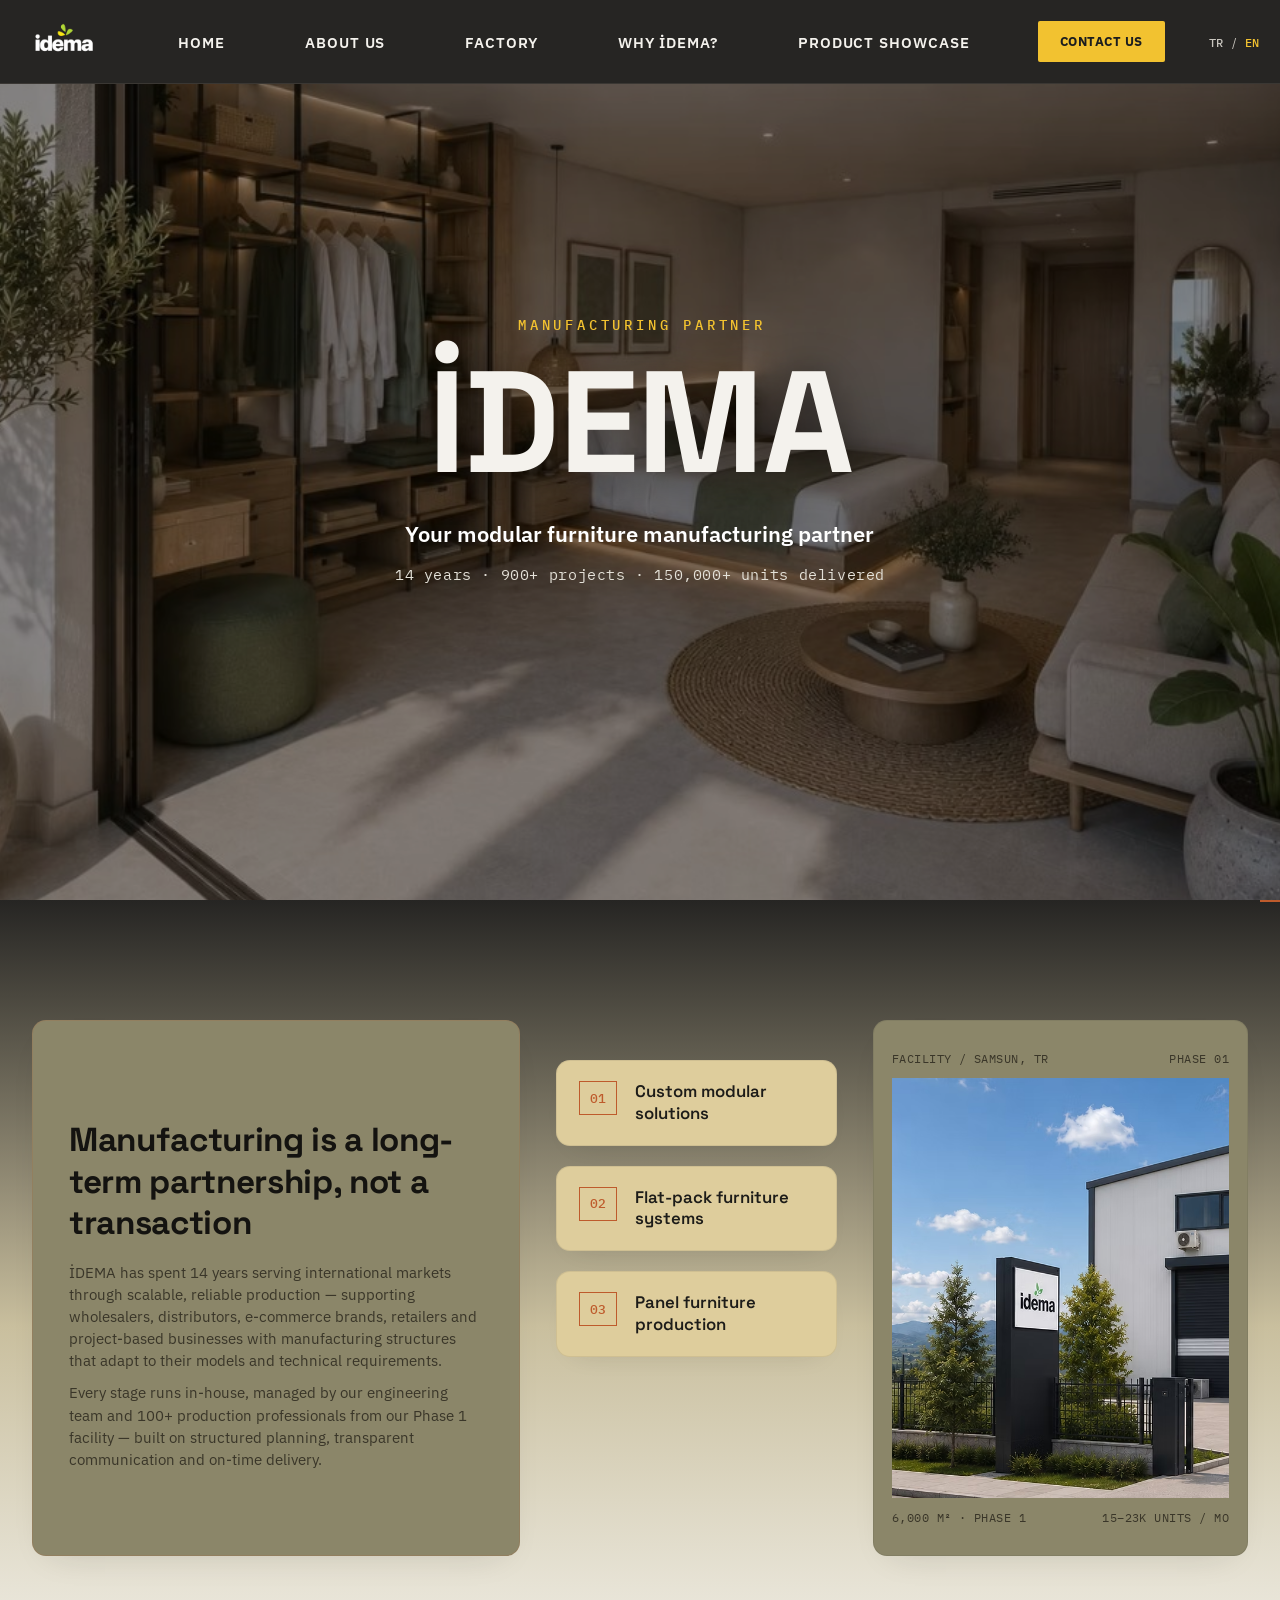
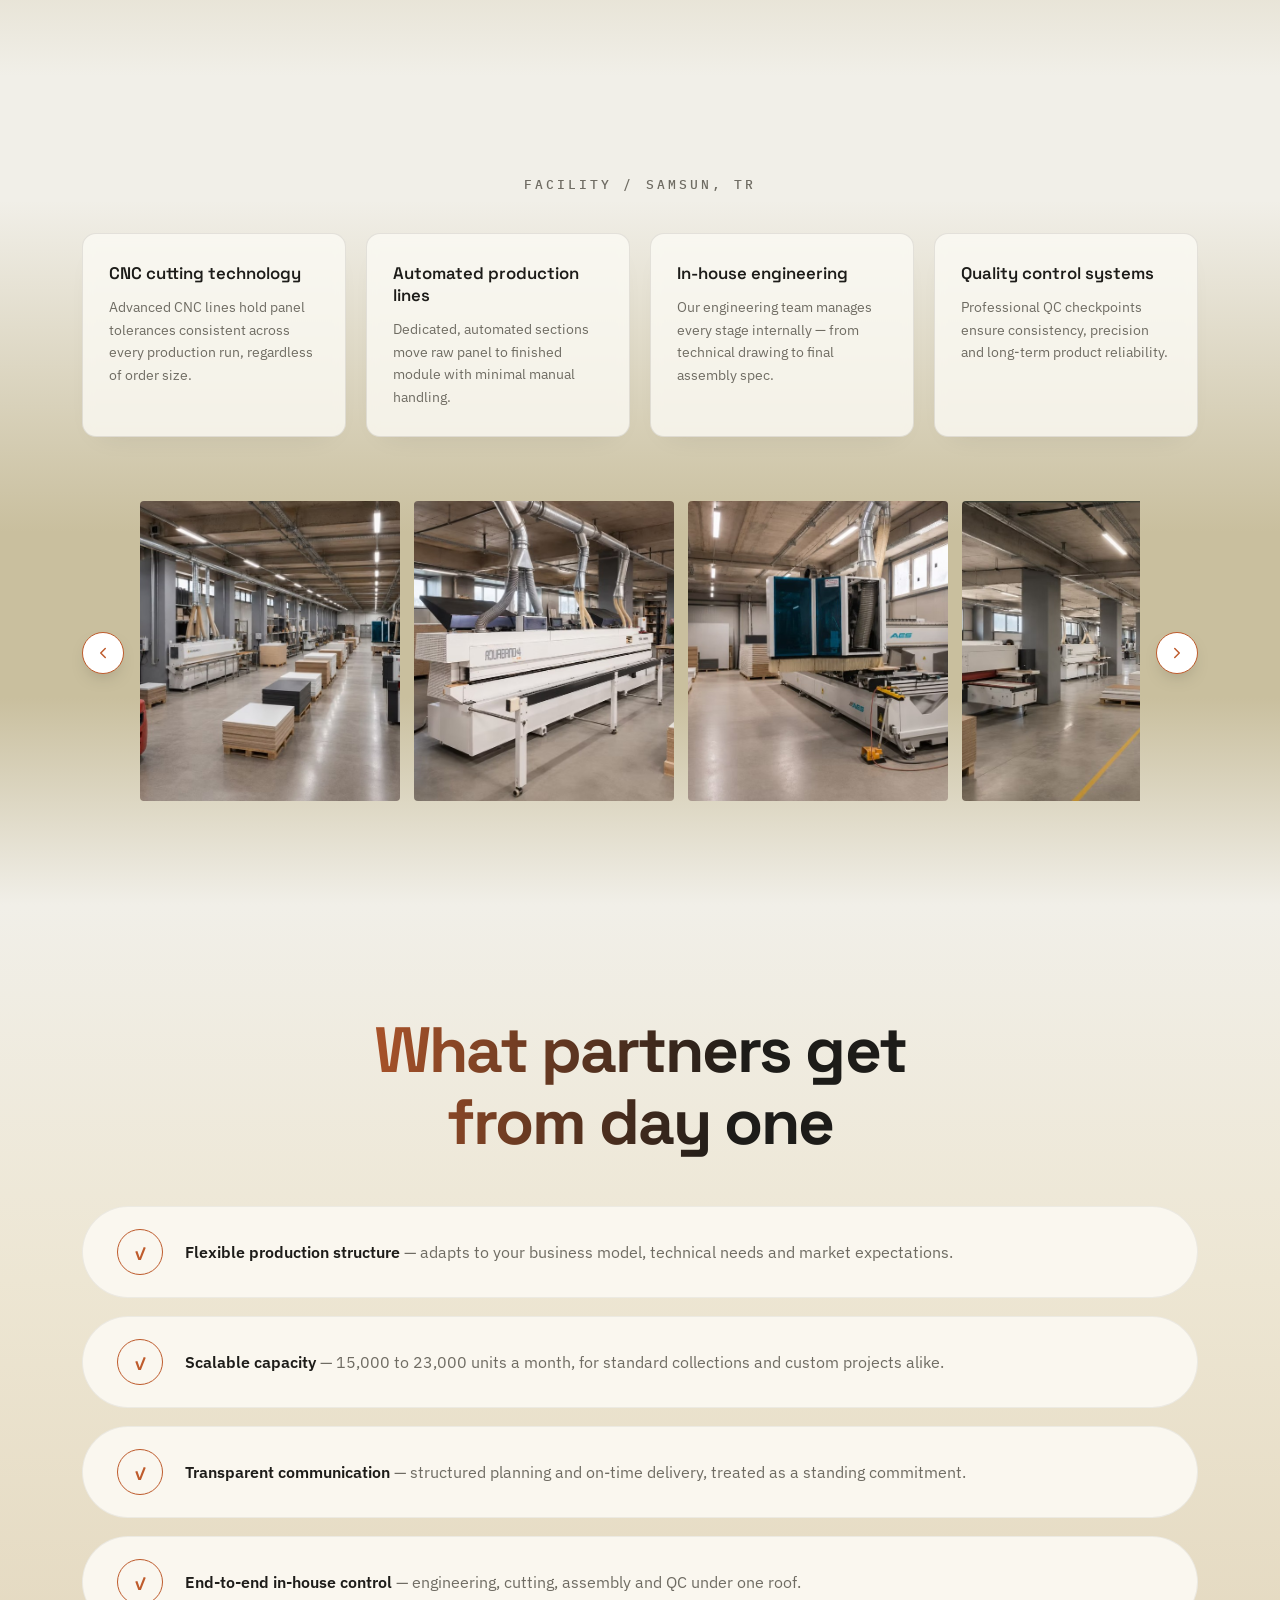
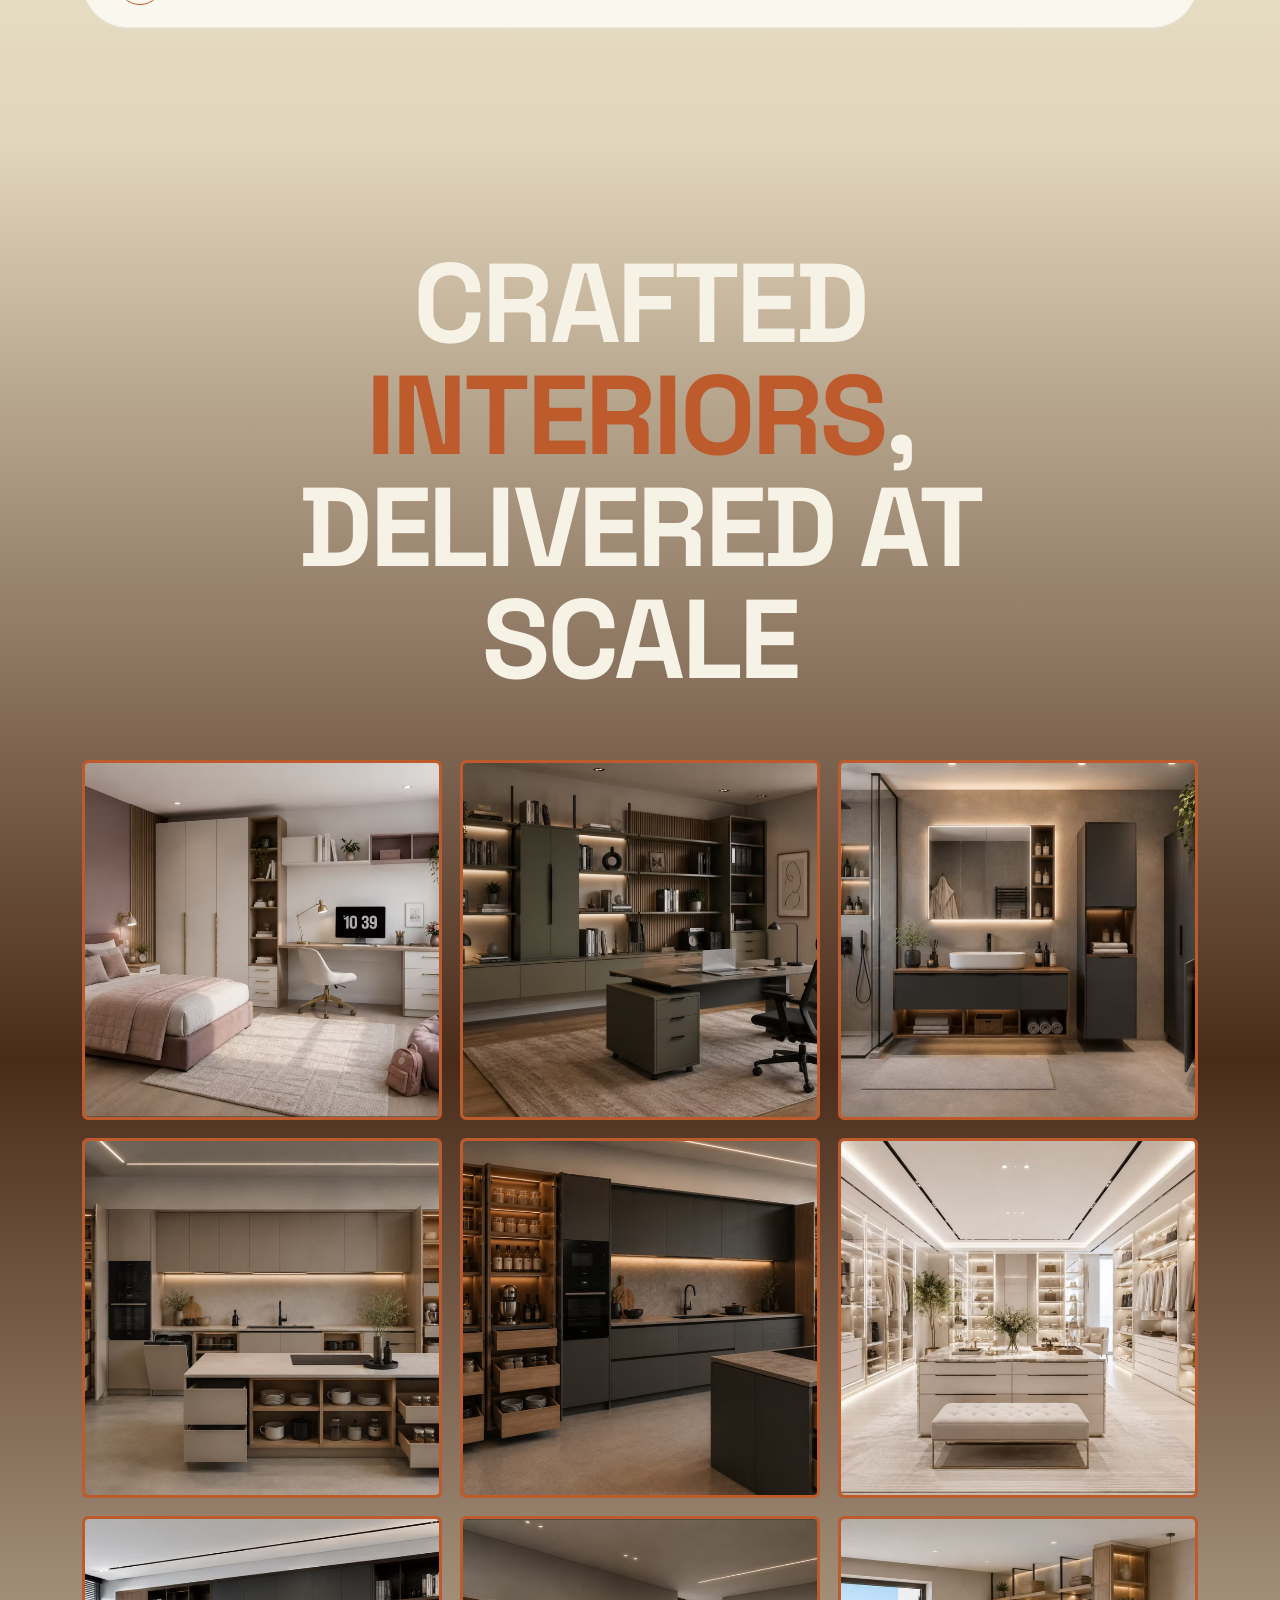
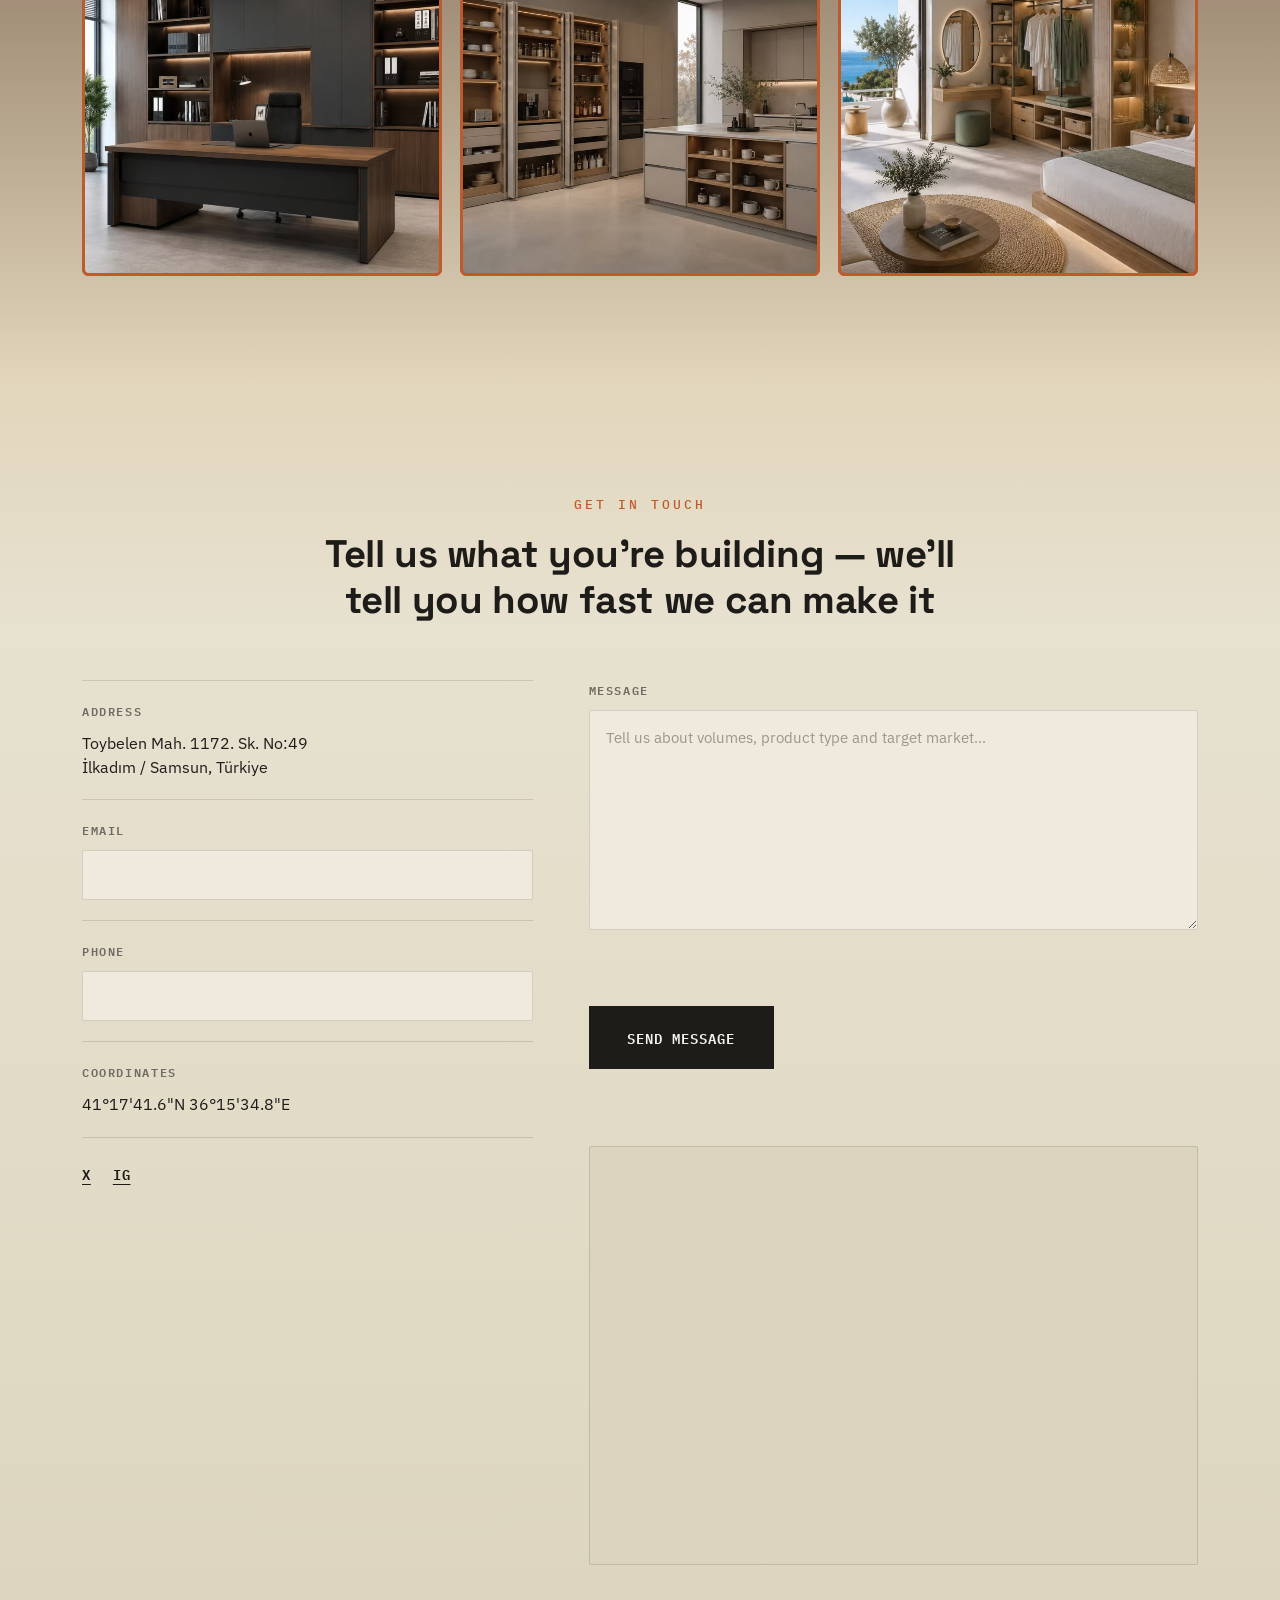
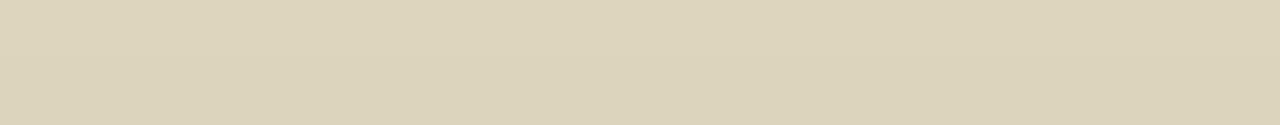
==== index.html @ ef0ec81d "Yükleme" ====
<!DOCTYPE html>
<html lang="en">
<head>
<meta charset="UTF-8">
<meta name="viewport" content="width=device-width, initial-scale=1.0">
<title>İDEMA — Modular Furniture Manufacturer</title>
<meta name="description" content="İDEMA is a modular furniture manufacturing partner based in Samsun, Türkiye — 14 years of experience, 900+ completed projects, 150,000+ units delivered worldwide.">
<link rel="preconnect" href="https://fonts.googleapis.com">
<link rel="preconnect" href="https://fonts.gstatic.com" crossorigin>
<link href="https://fonts.googleapis.com/css2?family=Space+Grotesk:wght@400;500;600;700&family=IBM+Plex+Sans:wght@400;500;600&family=IBM+Plex+Mono:wght@400;500&display=swap" rel="stylesheet">
<link rel="stylesheet" href="style.css">
<script src="script.js" defer></script>
</head>
<body>


<!-- ============ HEADER ============ -->
 
<header class="site-header" id="siteHeader">
    <div class="wrap header-inner">
        <a href="#top" class="logo">
            <picture>
              <source srcset="images/idema-logo.avif" type="image/avif">
              <img src="images/idema-logo.png" alt="İDEMA" class="logo-img">
            </picture>
          </a>
  
      <nav class="main-nav" id="mainNav">
        <a href="#home" data-i18n="home">HOME</a>
        <a href="#about" data-i18n="about">ABOUT US</a>
        <a href="#factory" data-i18n="factory">FACTORY</a>
        <a href="#why" data-i18n="why">WHY İDEMA?</a>
        <a href="#products" data-i18n="products">PRODUCT SHOWCASE</a>
      </nav>
  
      <div class="header-actions">
        <a href="#contact" class="btn-contact" data-i18n="contact">CONTACT US</a>
        <div class="lang-switch" id="langSwitch" role="group" aria-label="Language switch">
          <button type="button" class="lang-btn" data-lang="tr">TR</button>
          <span class="lang-sep" aria-hidden="true">/</span>
          <button type="button" class="lang-btn is-active" data-lang="en">EN</button>
        </div>
      
  
      <button class="nav-toggle" id="navToggle" aria-label="Toggle menu" aria-expanded="false">
        <span></span><span></span><span></span>
      </button>
    </div>
  </header>

  <!-- ============ HERO / HOME ============ -->

<section class="hero" id="home">
    <div class="hero-bg" id="heroBg">
      <div class="hero-bg-slide is-active" style="background-image:url('images/hero-1.jpg')"></div>
      <div class="hero-bg-slide" style="background-image:url('images/hero-2.jpg')"></div>
      <div class="hero-bg-slide" style="background-image:url('images/hero-3.jpg')"></div>
      <div class="hero-overlay"></div>
    </div>
  
    <div class="wrap hero-content reveal">
      <p class="eyebrow" data-i18n="heroEyebrow">Manufacturing Partner</p>
      <h1 class="hero-word">İDEMA</h1>
      <p class="hero-tagline" data-i18n="heroTagline">Your modular furniture manufacturing partner</p>
      <p class="hero-stats-line" data-i18n="heroStats">14 years · 900+ projects · 150,000+ units delivered</p>
    </div>
</section>

<!-- ============ ABOUT ============ -->

<section class="about" id="about">
  <div class="wrap about-inner">

    <div class="about-text about-hover-card">

      <h2 class="about-heading" data-i18n="aboutHeading">Manufacturing is a long-term partnership, not a transaction</h2>
      <p class="about-p" data-i18n="aboutP1">İDEMA has spent 14 years serving international markets through scalable, reliable production — supporting wholesalers, distributors, e-commerce brands, retailers and project-based businesses with manufacturing structures that adapt to their models and technical requirements.</p>
      <p class="about-p" data-i18n="aboutP2">Every stage runs in-house, managed by our engineering team and 100+ production professionals from our Phase 1 facility — built on structured planning, transparent communication and on-time delivery.</p>
    </div>

    <ul class="about-list">
        <li>
          <span class="about-list-num">01</span>
          <div class="about-list-body">
            <span class="about-list-title" data-i18n="aboutList1Title">Custom modular solutions</span>
            <p class="about-list-desc" data-i18n="aboutList1Desc">Tailored modular systems designed around your brand's exact dimensions, materials and use case.</p>
          </div>
        </li>
        <li>
          <span class="about-list-num">02</span>
          <div class="about-list-body">
            <span class="about-list-title" data-i18n="aboutList2Title">Flat-pack furniture systems</span>
            <p class="about-list-desc" data-i18n="aboutList2Desc">Space-efficient, easy-to-ship flat-pack designs engineered for fast, tool-light assembly.</p>
          </div>
        </li>
        <li>
          <span class="about-list-num">03</span>
          <div class="about-list-body">
            <span class="about-list-title" data-i18n="aboutList3Title">Panel furniture production</span>
            <p class="about-list-desc" data-i18n="aboutList3Desc">High-volume panel manufacturing with consistent quality across every batch.</p>
          </div>
        </li>
      </ul>

    <figure class="about-card">
      <div class="about-card-row">
        <span data-i18n="aboutCardFacility">FACILITY / SAMSUN, TR</span>
        <span data-i18n="aboutCardPhase">PHASE 01</span>
      </div>
      <div class="about-card-img">
        <img src="images/factory-samsun.jpg" alt="İDEMA facility in Samsun, Türkiye">
      </div>
      <div class="about-card-row">
        <span data-i18n="aboutCardArea">6,000 M² · PHASE 1</span>
        <span data-i18n="aboutCardCapacity">15–23K UNITS / MO</span>
      </div>
    </figure>

  </div>
</section>

<!-- ============ FACTORY ============ -->

<section class="factory" id="factory">
    <div class="wrap">
        <div class="factory-heading-block">
            <p class="eyebrow-dark" data-i18n="factoryEyebrow">FACILITY / SAMSUN, TR</p>
          
          </div>
  
          <div class="factory-features">
            <div class="factory-feature">
              <h3 data-i18n="factoryFeat1Title">CNC cutting technology</h3>
              <p data-i18n="factoryFeat1Desc">Advanced CNC lines hold panel tolerances consistent across every production run, regardless of order size.</p>
            </div>
            <div class="factory-feature">
              <h3 data-i18n="factoryFeat2Title">Automated production lines</h3>
              <p data-i18n="factoryFeat2Desc">Dedicated, automated sections move raw panel to finished module with minimal manual handling.</p>
            </div>
            <div class="factory-feature">
              <h3 data-i18n="factoryFeat3Title">In-house engineering</h3>
              <p data-i18n="factoryFeat3Desc">Our engineering team manages every stage internally — from technical drawing to final assembly spec.</p>
            </div>
            <div class="factory-feature">
              <h3 data-i18n="factoryFeat4Title">Quality control systems</h3>
              <p data-i18n="factoryFeat4Desc">Professional QC checkpoints ensure consistency, precision and long-term product reliability.</p>
            </div>
          </div>
  
      <div class="factory-gallery-wrap">
        <button class="gallery-arrow gallery-prev" id="galleryPrev" aria-label="Previous">
          <svg width="18" height="18" viewBox="0 0 24 24" fill="none"><path d="M15 18L9 12L15 6" stroke="currentColor" stroke-width="2" stroke-linecap="round" stroke-linejoin="round"/></svg>
        </button>
  
        <div class="factory-gallery" id="factoryGallery">
          <figure class="gallery-item"><img src="images/factory-1.jpg" alt="İDEMA factory — CNC line"></figure>
          <figure class="gallery-item"><img src="images/factory-2.jpg" alt="İDEMA factory — production floor"></figure>
          <figure class="gallery-item"><img src="images/factory-3.jpg" alt="İDEMA factory — panel storage"></figure>
          <figure class="gallery-item"><img src="images/factory-4.jpg" alt="İDEMA factory — production floor"></figure>
          <figure class="gallery-item"><img src="images/factory-5.jpg" alt="İDEMA factory — CNC machine"></figure>
          <figure class="gallery-item"><img src="images/factory-6.jpg" alt="İDEMA factory — production line"></figure>
        </div>
  
        <button class="gallery-arrow gallery-next" id="galleryNext" aria-label="Next">
          <svg width="18" height="18" viewBox="0 0 24 24" fill="none"><path d="M9 6L15 12L9 18" stroke="currentColor" stroke-width="2" stroke-linecap="round" stroke-linejoin="round"/></svg>
        </button>
      </div>
      <div class="lightbox" id="lightbox">
        <button class="lightbox-close" id="lightboxClose" aria-label="Close">&times;</button>
        <img src="" alt="" id="lightboxImg">
      </div>
  
    </div>

  </section>

  <!-- ============ WHY ============ -->

<section class="why" id="why">
    <div class="wrap">
  
      <div class="why-heading-block">
        <h2 class="why-heading" data-i18n="whyHeading">What partners get from day one</h2>
      </div>
  
      <ul class="why-list">
        <li class="why-item">
          <span class="why-num">01</span>
          <p class="why-text" data-i18n-html="whyItem1"><strong>Flexible production structure</strong> — adapts to your business model, technical needs and market expectations.</p>
        </li>
        <li class="why-item">
          <span class="why-num">02</span>
          <p class="why-text" data-i18n-html="whyItem2"><strong>Scalable capacity</strong> — 15,000 to 23,000 units a month, for standard collections and custom projects alike.</p>
        </li>
        <li class="why-item">
          <span class="why-num">03</span>
          <p class="why-text" data-i18n-html="whyItem3"><strong>Transparent communication</strong> — structured planning and on-time delivery, treated as a standing commitment.</p>
        </li>
        <li class="why-item">
          <span class="why-num">04</span>
          <p class="why-text" data-i18n-html="whyItem4"><strong>End-to-end in-house control</strong> — engineering, cutting, assembly and QC under one roof.</p>
        </li>
      </ul>
  
    </div>
  </section>

  <!-- ============ PRODUCT SHOWCASE ============ -->

<section class="products" id="products">
    <div class="wrap">
  
        <div class="products-heading-block">
          <h2 class="products-heading" data-i18n-html="productsHeading">Crafted <em>Interiors</em>, Delivered at Scale</h2>
          </div>
  
      <div class="products-grid" id="productsGrid">
        <figure class="product-item"><img src="images/product-1.jpg" alt="İDEMA product 1"></figure>
        <figure class="product-item"><img src="images/product-2.jpg" alt="İDEMA product 2"></figure>
        <figure class="product-item"><img src="images/product-3.jpg" alt="İDEMA product 3"></figure>
        <figure class="product-item"><img src="images/product-4.jpg" alt="İDEMA product 4"></figure>
        <figure class="product-item"><img src="images/product-5.jpg" alt="İDEMA product 5"></figure>
        <figure class="product-item"><img src="images/product-6.jpg" alt="İDEMA product 6"></figure>
        <figure class="product-item"><img src="images/product-7.jpg" alt="İDEMA product 7"></figure>
        <figure class="product-item"><img src="images/product-8.jpg" alt="İDEMA product 8"></figure>
        <figure class="product-item"><img src="images/product-9.jpg" alt="İDEMA product 9"></figure>
      </div>
  
    </div>
  </section>

 <!-- ============ CONTACT ============ -->

<section class="contact" id="contact">
  <div class="wrap">

    <div class="contact-heading-block">
      <p class="eyebrow-dark" data-i18n="contactEyebrow">GET IN TOUCH</p>
      <h2 class="contact-heading" data-i18n="contactHeading">Tell us what you're building — we'll tell you how fast we can make it</h2>
    </div>

    <form class="contact-grid" id="contactForm" novalidate>
      <input type="hidden" name="access_key" value="9fc0b350-0c2e-496e-838e-38efcc8fc5e7">
<input type="hidden" name="subject" value="İDEMA — Yeni İletişim Formu Mesajı">

      <div class="contact-col contact-col--info">

        <div class="contact-field contact-field--static">
          <span class="contact-label" data-i18n="contactAddressLabel">ADDRESS</span>
          <p class="contact-value">Toybelen Mah. 1172. Sk. No:49<br>İlkadım / Samsun, Türkiye</p>
        </div>

        <div class="contact-field">
          <label class="contact-label" for="contactEmail" data-i18n="contactEmailLabel">EMAIL</label>
          <input type="email" id="contactEmail" name="email" autocomplete="email" required>
        </div>

        <div class="contact-field">
          <label class="contact-label" for="contactPhone" data-i18n="contactPhoneLabel">PHONE</label>
          <input type="tel" id="contactPhone" name="phone" autocomplete="tel">
        </div>

        <div class="contact-field contact-field--static">
          <span class="contact-label" data-i18n="contactCoordsLabel">COORDINATES</span>
          <p class="contact-value">41°17'41.6"N 36°15'34.8"E</p>
        </div>

        <div class="contact-social">
          <a href="https://x.com/" target="_blank" rel="noopener">X</a>
          <a href="https://instagram.com/" target="_blank" rel="noopener">IG</a>
        </div>

      </div>

      <div class="contact-col contact-col--message">

        <div class="contact-field contact-field--textarea">
          <label class="contact-label" for="contactMessage" data-i18n="contactMessageLabel">MESSAGE</label>
          <textarea id="contactMessage" name="message" rows="5" data-i18n-placeholder="contactMessagePlaceholder" placeholder="Tell us about volumes, product type and target market..."></textarea>
        </div>

        <button type="submit" class="btn-send" id="btnSend" data-i18n="contactSend">SEND MESSAGE</button>

        <p class="contact-status" id="contactStatus" role="status" aria-live="polite"></p>

        <div class="contact-map">
          <iframe src="https://www.google.com/maps?q=41.294889,36.259667&z=15&output=embed" loading="lazy" referrerpolicy="no-referrer-when-downgrade" title="İDEMA facility location — Samsun, Türkiye"></iframe>
        </div>

      </div>

    </form>

  </div>
</section>
---- style.css ----
/* ===========================================================
   İDEMA — design tokens
   =========================================================== */
   :root{
    --header-bg:   #262523;
    --header-line: #3A3733;
    --header-text: #F4F2ED;
    --header-text-soft: #C9C6BF;
    --cta-yellow:      #F2C230;
    --cta-yellow-hover:#F7D666;
  
    --font-display: 'Space Grotesk', sans-serif;
    --font-body:    'IBM Plex Sans', sans-serif;
    --font-mono:    'IBM Plex Mono', monospace;
  
    --wrap: 1180px;
    --header-h: 84px;
    --about-bg: #C9BF9E;
    --about-text:       #1D1C19;
    --about-text-soft:  #6F6C63;
    --accent-rust:      #BE5B2C;
  }
  
  *, *::before, *::after{ box-sizing:border-box; }
  body{
    margin:0;
    padding:0;
  
    
    font-family:var(--font-body);
  }
  a{ color:inherit; text-decoration:none; }
  button{ font-family:inherit; cursor:pointer; }
  
  .wrap{
    max-width:var(--wrap);
    margin-inline:auto;
    padding-inline:32px;
  }
  
  a:focus-visible, button:focus-visible{
    outline:2px solid var(--cta-yellow);
    outline-offset:3px;
  }

     /*====================  HEADER ==========================*/
     .site-header{
      position:fixed;
      top:0; left:0; right:0;
      z-index:100;
      height:var(--header-h);
      display:flex;
      align-items:center;
      background:var(--header-bg);
      border-bottom:1px solid var(--header-line);
      transition:box-shadow .35s ease;
    }
  
    .site-header.is-scrolled{
      box-shadow:0 12px 28px -18px rgba(0,0,0,0.55);
    }
    
    .header-inner{
      width:100%;
      display:flex;
      align-items:center;
      justify-content:space-between;
      gap:20px;
    }
    
    .site-header .wrap{
      padding-inline:18px;
      max-width:none;
    }

    .logo{
      display:flex;
      align-items:center;
      flex:0 0 auto;
    }
    .logo-img{
      height:78px;
      width:auto;
      display:block;
    }
  
    .main-nav{
      flex:1;
      display:flex;
      align-items:center;
      justify-content:center;
      gap:80px;
    }
    .main-nav a{
      position:relative;
      font-size:0.95rem;
      font-weight:600;
      letter-spacing:0.06em;
      text-transform:uppercase;
      color:var(--header-text);
      padding:6px 0;
      transition:color .2s ease;
    }
    .main-nav a::after{
      content:"";
      position:absolute;
      left:0; bottom:0;
      width:0%; height:2px;
      background:var(--cta-yellow);
      transition:width .25s ease;
    }
    .main-nav a:hover{ color:var(--cta-yellow); }
    .main-nav a:hover::after{ width:100%; }
  
    .header-actions{
      display:flex;
      align-items:center;
      gap:42px;
      flex:0 0 auto;
    }
  .lang-switch{
    display:flex;
    align-items:center;
    gap:6px;
  }
  .lang-btn{
    background:transparent;
    border:none;
    padding:4px 2px;
    font-family:var(--font-mono);
    font-size:0.78rem;
    font-weight:500;
    letter-spacing:0.04em;
    color:var(--header-text-soft);
    transition:color .2s ease;
  }
  .lang-btn:hover{ color:var(--header-text); }
  .lang-btn.is-active{ color:var(--cta-yellow); }
  .lang-sep{ color:var(--header-text-soft); font-size:0.78rem; }
  
  .btn-contact{
    background:var(--cta-yellow);
    color:#1B1D1F;
    font-size:0.82rem;
    font-weight:700;
    letter-spacing:0.04em;
    text-transform:uppercase;
    padding:12px 22px;
    border-radius:2px;
    white-space:nowrap;
    transition:background .2s ease, transform .2s ease;
  }
  .btn-contact:hover{
    background:var(--cta-yellow-hover);
    transform:translateY(-1px);
  }
  
  .nav-toggle{
    display:none;
    flex-direction:column;
    justify-content:center;
    gap:5px;
    width:38px;
    height:38px;
    background:transparent;
    border:1px solid var(--header-line);
    border-radius:8px;
    padding:0;
    flex-shrink:0;
  }
  .nav-toggle span{
    display:block;
    width:18px;
    height:2px;
    margin-inline:auto;
    background:var(--header-text);
    transition:transform .25s ease, opacity .25s ease;
  }
  .nav-toggle[aria-expanded="true"] span:nth-child(1){ transform:translateY(7px) rotate(45deg); }
  .nav-toggle[aria-expanded="true"] span:nth-child(2){ opacity:0; }
  .nav-toggle[aria-expanded="true"] span:nth-child(3){ transform:translateY(-7px) rotate(-45deg); }
  
  @media (max-width: 980px){
    .nav-toggle{ display:flex; order:3; }
    .header-actions{ order:2; }
    .main-nav{
      order:4;
      position:fixed;
      top:var(--header-h);
      left:0; right:0;
      flex-direction:column;
      align-items:flex-start;
      gap:0;
      margin-inline:0;
      background:var(--header-bg);
      border-bottom:1px solid var(--header-line);
      padding:8px 32px 20px;
      transform:translateY(-8px);
      opacity:0;
      pointer-events:none;
      transition:opacity .25s ease, transform .25s ease;
    }
    .main-nav.is-open{
      transform:translateY(0);
      opacity:1;
      pointer-events:auto;
    }
    .main-nav a{
      width:100%;
      padding:14px 0;
      border-bottom:1px solid var(--header-line);
    }
  }
  
  @media (max-width: 560px){
    .lang-switch{ display:none; }
  }
  
  main{ padding-top:var(--header-h); }

  /* HERO */

  .hero{
    position:relative;
    min-height:100vh;
    min-height:100svh;
    display:flex;
    align-items:center;
    justify-content:center;
    overflow:hidden;
    isolation:isolate;
    
  }
  
  .hero-bg{
    position:absolute;
    inset:0;
    z-index:-2;
  }
  .hero-bg-slide{
    position:absolute;
    inset:0;
    background-size:cover;
    background-position:center;
    background-color:var(--header-bg);
    opacity:0;
    filter:brightness(0.55);
    transform:scale(1);
    transition:opacity 0.8s ease, transform 3.5s ease-out;
  }
  .hero-bg-slide.is-active{
    opacity:1;
    transform:scale(1.08);             /* aktifken yavaşça büyür */
  }
  .hero-bg-slide.is-active{ opacity:1; }
  
  .hero-overlay{
    position:absolute;
    inset:0;
    background:linear-gradient(
      180deg,
      rgba(15,14,12,0.35) 0%,
      rgba(15,14,12,0.55) 50%,
      rgba(15,14,12,0.75) 100%
    );
    z-index:-1;
  }
  
  .hero-content{
    text-align:center;
    color:var(--header-text);
    padding-block:90px;
    animation:heroFadeIn 1.1s ease-out both;
  }
  
  @keyframes heroFadeIn{
    from{
      opacity:0;
      transform:translateY(24px);
    }
    to{
      opacity:1;
      transform:translateY(0);
    }
  }
  
  .hero .eyebrow{
    font-family:var(--font-mono);
    letter-spacing:0.28em;
    font-size:0.85rem;
    font-weight:500;
    color:var(--cta-yellow);
    text-transform:uppercase;
    margin:0 0 20px;
    display:flex;
    justify-content:center;
    padding-left:0.28em;   
  }
  
  .hero-word{
    font-family:var(--font-display);
    font-weight:700;
    font-size:clamp(3.5rem, 12vw, 9rem);
    line-height:0.95;
    letter-spacing:-0.01em;
    margin:0 0 28px;
    color:var(--header-text);
    text-shadow:0 8px 40px rgba(0,0,0,0.5);
  }
  
  .hero-tagline{
    font-size:clamp(1.1rem, 2vw, 1.4rem);
    font-weight:600;
    margin:0 0 16px;
    color:#FFFFFF;
  }
  
  .hero-stats-line{
    font-family:var(--font-mono);
    font-size:0.95rem;
    letter-spacing:0.04em;
    color:#E4E1D8;   
    margin:0;
  }

  /* ABOUT US */

   
  .about{
    background:linear-gradient(180deg,
      var(--header-bg) 0%,
      var(--about-bg) 55%,
      #F1EFE8 100%
    );
    padding-block:120px;
  }
.about-inner{
  display:grid;
  grid-template-columns:1.3fr 0.75fr 1fr;
  gap:36px;
  align-items:stretch;
}
.about .wrap{
  max-width:1320px;
}
 
.eyebrow-dark{
  font-family:var(--font-mono);
  letter-spacing:0.24em;
  font-size:0.8rem;
  font-weight:500;
  color:var(--about-text-soft);
  text-transform:uppercase;
  margin:0 0 18px;
}
 
.about-heading{
  font-family:var(--font-display);
  font-weight:700;
  font-size:clamp(1.6rem, 2.6vw, 2.2rem);
  line-height:1.25;
  letter-spacing:-0.01em;
  text-transform:none;
  color:var(--about-text);
  margin:0 0 18px;
  padding-top:14px;
  position:relative;
}

.about-heading::before{
  
  position:absolute;
  top:0;
  left:0;
  width:44px;
  height:3px;
  background:var(--accent-rust);
  border-radius:2px;
}

.about-heading .accent-word{
  color:var(--accent-rust);
}
 
.about-p{
  font-size:0.92rem;
  line-height:1.5;
  color:var(--about-text-soft);
  margin:0 0 10px;
  max-width:none;
}
.about-p:last-child{ margin-bottom:0; }

.about-p:last-child{
  margin-bottom:0;
}

.about-list{

  list-style:none;
  margin:0;
  padding:0;
  display:flex;
  flex-direction:column;
  gap:20px;
  margin-top:40px;
}

.about-list li{
  display:flex;
  align-items:flex-start;
  gap:18px;
  background:#decd9c;
  border:1px solid rgba(29,28,25,0.08);
  border-radius:14px;
  padding:20px 22px;
  box-shadow:0 12px 28px -20px rgba(29,28,25,0.18);
  transition:transform .3s ease, box-shadow .3s ease;
  cursor:default;
}

.about-list li:hover{
  transform:scale(1.04);
  box-shadow:0 22px 44px -18px rgba(29,28,25,0.28);
}
.about-list-body{
  display:flex;
  flex-direction:column;
}
.about-list-desc{
  font-size:0.9rem;
  line-height:1.6;
  color:var(--about-text-soft);
  margin:0;
  max-height:0;
  opacity:0;
  overflow:hidden;
  transition:max-height .4s ease, opacity .3s ease, margin-top .3s ease;
}
.about-list li:hover .about-list-desc{
  max-height:100px;
  opacity:1;
  margin-top:10px;
}
.about-list-num{
  flex:0 0 auto;
  display:flex;
  align-items:center;
  justify-content:center;
  width:38px;
  height:34px;
  border:1px solid var(--accent-rust);
  color:var(--accent-rust);
  font-family:var(--font-mono);
  font-size:0.8rem;
  font-weight:500;
}
.about-list-title{
  font-family:var(--font-display);
  font-weight:600;
  font-size:1.05rem;
  color:var(--about-text);
  line-height:1.3;
}
 
/* facility card */
.about-card{
  margin:0;
  background:#8b8669;
  border:1px solid rgba(29,28,25,0.08);
  border-radius:14px;
  padding:18px;
  box-shadow:0 14px 34px -20px rgba(29,28,25,0.18);
  transition:transform .35s ease, box-shadow .35s ease;
  cursor:default;
}

.about-card:hover{
  transform:scale(1.03);
  box-shadow:0 26px 55px -20px rgba(29,28,25,0.28);
}
.about-card::before,
.about-card::after{
  content:"";
  position:absolute;
  width:22px;
  height:22px;
  border:2px solid var(--accent-rust);
}
.about-card::before{
  top:-2px; left:-2px;
  border-right:none;
  border-bottom:none;
}
.about-card::after{
  bottom:-2px; right:-2px;
  border-left:none;
  border-top:none;
}
 
.about-card-row{
  display:flex;
  justify-content:space-between;
  font-family:var(--font-mono);
  font-size:0.72rem;
  letter-spacing:0.04em;
  text-transform:uppercase;
  color:var(--about-text-soft);
  padding-block:12px;
}
.about-card-img{
  width:100%;
  height:420px;
  overflow:hidden;
}
.about-card-img img{
  width:100%;
  height:100%;
  object-fit:cover;
  display:block;
}
 
@media (max-width: 980px){
  .about-inner{
    grid-template-columns:1fr;
    gap:44px;
  }
}
 
.about-hover-card{
  background:#8b8669;
  border:1px solid rgba(190,91,44,0.15);
  border-radius:14px;
  padding:22px 36px;
  box-shadow:0 14px 34px -20px rgba(29,28,25,0.18);
  transition:transform .35s ease, box-shadow .35s ease;
  cursor:default;
  display:flex;
  flex-direction:column;
  justify-content:center;
}

.about-hover-card:hover{
  transform:scale(1.03);
  box-shadow:0 26px 55px -20px rgba(29,28,25,0.28);
}
.about-hover-card .about-heading{
  color:#141310;
}

.about-hover-card .about-p{
  color:#3A3629;
}

.about-hover-card .eyebrow-dark{
  color:#8A3E17;
}

.about-card .about-card-row{
  color:#3A3629;
}

/* FACTORY */

.factory{
  background:linear-gradient(180deg,
    #F1EFE8 0%,
    #F1EFE8 15%,
    var(--about-bg) 55%,
    var(--about-bg) 75%,
    #F1EFE8 100%
  );
  padding-block:100px;
}

.factory-features{
  display:grid;
  grid-template-columns:repeat(4, 1fr);
  gap:20px;
  margin-bottom:64px;
}

.factory-feature{
  background:rgba(252,250,244,0.8);
  backdrop-filter:blur(6px);
  -webkit-backdrop-filter:blur(6px);
  border:1px solid rgba(29,28,25,0.1);
  border-radius:14px;
  padding:28px 26px;
  box-shadow:0 12px 28px -20px rgba(29,28,25,0.15);
  transition:transform .3s ease, box-shadow .3s ease;
  cursor:default;
}

.factory-feature:hover{
  transform:scale(1.05);
  box-shadow:0 22px 44px -18px rgba(29,28,25,0.28);
}


.factory-feature h3{
  font-family:var(--font-display);
  font-size:1.05rem;
  font-weight:600;
  color:#1D1C19;
  margin:0 0 12px;
}

.factory-feature p{
  font-size:0.88rem;
  line-height:1.6;
  color:#6F6C63;
  margin:0;
}

@media (max-width: 980px){
  .factory-features{
    grid-template-columns:repeat(2, 1fr);
  }
  .factory-feature{
    border-right:1px solid var(--header-line);
    border-bottom:1px solid var(--header-line);
  }
  .factory-feature:nth-child(2n){ border-right:none; }
}
@media (max-width: 560px){
  .factory-features{ grid-template-columns:1fr; }
  .factory-feature{ border-right:none; }
}

/* gallery */

.factory-gallery-wrap{
  position:relative;
  display:flex;
  align-items:center;
  gap:16px;
}

.factory-gallery{
  display:flex;
  gap:14px;
  overflow-x:auto;
  scroll-behavior:smooth;
  scroll-snap-type:x mandatory;
  padding-bottom:4px;
  scrollbar-width:none;
}
.factory-gallery::-webkit-scrollbar{ display:none; }

.gallery-item{
  position:relative;
  flex:0 0 auto;
  width:260px;
  height:300px;
  margin:0;
  border-radius:4px;
  overflow:hidden;
  scroll-snap-align:start;
  cursor:zoom-in;
}
.gallery-item img{
  width:100%;
  height:100%;
  object-fit:cover;
  display:block;
  transition:transform .5s ease;
}
.gallery-item:hover img{
  transform:scale(1.08);
}

.gallery-num{
  position:absolute;
  left:12px;
  bottom:12px;
  background:var(--accent-rust);
  color:#fff;
  font-family:var(--font-mono);
  font-size:0.78rem;
  font-weight:600;
  padding:4px 10px;
  letter-spacing:0.04em;
}

.gallery-arrow{
  flex:0 0 auto;
  width:42px;
  height:42px;
  border-radius:50%;
  border:1.5px solid var(--accent-rust);
  background:#fff;
  color:var(--accent-rust);
  display:flex;
  align-items:center;
  justify-content:center;
  box-shadow:0 8px 20px -10px rgba(0,0,0,0.35);
  transition:background .2s ease, color .2s ease;
}
.gallery-arrow:hover{
  background:var(--accent-rust);
  color:#fff;
}

@media (max-width: 560px){
  .gallery-item{ width:200px; height:230px; }
}
.factory-heading-block{
  margin:0 auto 40px;
  max-width:640px;
  text-align:center;
}
.factory-heading-block .eyebrow-dark{
  color:var(--about-text-soft);
}
.factory-heading{
  font-family:var(--font-display);
  font-weight:700;
  font-size:clamp(1.6rem, 2.6vw, 2.2rem);
  line-height:1.25;
  letter-spacing:-0.01em;
  color:var(--cta-yellow);
  margin:0;
}
.gallery-item{ cursor:zoom-in; }

.lightbox{
  position:fixed;
  inset:0;
  z-index:200;
  background:rgba(10,9,8,0.92);
  display:none;
  align-items:center;
  justify-content:center;
  padding:40px;
}
.lightbox.is-open{ display:flex; }
.lightbox img{
  max-width:100%;
  max-height:100%;
  border-radius:4px;
  box-shadow:0 30px 80px rgba(0,0,0,0.5);
}
.lightbox-close{
  position:absolute;
  top:24px;
  right:32px;
  background:transparent;
  border:none;
  color:#fff;
  font-size:2.2rem;
  line-height:1;
  padding:4px 10px;
}
@media (max-width: 980px){
  .factory-features{
    grid-template-columns:repeat(2, 1fr);
  }
}
@media (max-width: 560px){
  .factory-features{ grid-template-columns:1fr; }
}

/* WHY */

.why{
  background:linear-gradient(180deg,
    #F1EFE8 0%,
    #EDE6D3 45%,
    #E2D6BC 100%
  );
  padding-block:110px;
}

.why-heading-block{
  margin-bottom:48px;
  max-width:640px;
  margin-inline:auto;
  text-align:center;
  opacity:0;
  transform:translateX(-36px);
  transition:opacity .9s cubic-bezier(.22,.61,.36,1), transform .9s cubic-bezier(.22,.61,.36,1);
}
.why-heading-block.is-visible{
  opacity:1;
  transform:translateX(0);
}
.why-heading-block .eyebrow-dark{
  color:var(--accent-rust);
  letter-spacing:0.18em;
}
.why-heading{
  font-family:var(--font-display);
  font-weight:700;
  font-size:clamp(2.4rem, 5vw, 4rem);
  line-height:1.12;
  letter-spacing:-0.03em;
  text-transform:none;
  margin:0;
  background:linear-gradient(100deg, var(--accent-rust) 0%, var(--about-text) 65%);
  -webkit-background-clip:text;
  background-clip:text;
  color:transparent;
}

.why-list{
  list-style:none;
  margin:0;
  padding:0;
  display:flex;
  flex-direction:column;
  gap:18px;
}

.why-item{
  display:flex;
  align-items:center;
  gap:22px;
  background:#FAF7EF;
  border:1px solid rgba(29,28,25,0.06);
  border-radius:100px;
  padding:22px 34px;
  transition:transform .3s ease, box-shadow .3s ease, background .3s ease, border-color .3s ease;
  cursor:default;
}

.why-item:hover{
  transform:scale(1.02);
  background:var(--accent-rust);
  border-color:var(--accent-rust);
  box-shadow:0 18px 38px -20px rgba(29,28,25,0.25);
}

.why-num{
  flex:0 0 auto;
  display:flex;
  align-items:center;
  justify-content:center;
  width:46px;
  height:46px;
  border-radius:50%;
  border:1.5px solid var(--accent-rust);
  color:var(--accent-rust);
  font-family:var(--font-mono);
  font-size:0; 
  font-weight:600;
  transition:background .3s ease, color .3s ease, border-color .3s ease;
  position:relative;
}

.why-num::before{
  content:"✓";
  font-size:1.1rem;
  line-height:1;
  color:inherit;
}

.why-item:hover .why-num{
  background:var(--about-text);
  border-color:var(--about-text);
  color:#fff;
}


.why-text{
  margin:0;
  font-size:0.98rem;
  line-height:1.5;
  color:var(--about-text-soft);
  transition:color .3s ease;
}
.why-text strong{
  color:var(--about-text);
  font-weight:600;
  transition:color .3s ease;
}

.why-item:hover .why-text,
.why-item:hover .why-text strong{
  color:#fff;
}

@media (max-width: 680px){
  .why-item{
    flex-direction:column;
    align-items:flex-start;
    border-radius:20px;
    padding:24px 26px;
  }
}

/* PRODUCT SHOWCASE */

.products{
  background:linear-gradient(180deg,
    #E2D6BC 0%,
    #4A2B1A 50%,
    #E2D6BC 100%
  );
  padding-block:110px;
}

.products-heading-block{
  margin:0 auto 64px;
  max-width:760px;
  text-align:center;
}
.products-heading-block .eyebrow-dark{
  color:var(--cta-yellow);
  letter-spacing:0.25em;
  font-size:0.8rem;
  font-weight:600;
  margin-bottom:18px;
}
.products-heading{
  font-family:var(--font-display) !important;
  font-weight:800 !important;
  font-size:clamp(4rem, 10vw, 7rem) !important;
  line-height:1 !important;
  letter-spacing:-0.03em !important;
  text-transform:uppercase !important;
  color:#F7F2E6 !important;
  margin:0 !important;
}
.products-heading em{
  font-style:normal;
  color:var(--accent-rust);
}
.products-grid{
  display:grid;
  grid-template-columns:repeat(3, 1fr);
  gap:18px;
}

.product-item{
  position:relative;
  margin:0;
  aspect-ratio:1 / 1;
  border-radius:6px;
  overflow:hidden;
  cursor:zoom-in;
  background:var(--accent-rust);
  padding:2px;
  border:1px solid var(--accent-rust);
  transition:border-color .3s ease, box-shadow .3s ease;
}

.product-item img{
  width:100%;
  height:100%;
  object-fit:cover;
  display:block;
  border-radius:4px;
  transition:transform .6s ease;
}

.product-item:hover{
  box-shadow:0 14px 32px -16px rgba(190,91,44,0.45);
}

.product-item::after{
  content:"";
  position:absolute;
  inset:0;
  background:linear-gradient(180deg, rgba(29,28,25,0) 55%, rgba(29,28,25,0.55) 100%);
  opacity:0;
  transition:opacity .4s ease;
  pointer-events:none;
}

.product-item:hover img{
  transform:scale(1.08);
}
.product-item:hover::after{
  opacity:1;
}

.product-num{
  position:absolute;
  left:14px;
  bottom:14px;
  z-index:2;
  color:#fff;
  font-family:var(--font-mono);
  font-size:0.8rem;
  font-weight:600;
  letter-spacing:0.04em;
  opacity:0;
  transform:translateY(8px);
  transition:opacity .4s ease, transform .4s ease;
}

.product-item:hover .product-num{
  opacity:1;
  transform:translateY(0);
}

@media (max-width:900px){
  .products-grid{ grid-template-columns:repeat(2, 1fr); }
}
@media (max-width:560px){
  .products-grid{ grid-template-columns:1fr; }
}

/* CONTACT */

.contact{
  position:relative;
  background:linear-gradient(180deg,
    #E2D6BC 0%,
    #E7E1D0 18%,
    #DCD4BC 100%
  );
  padding-block:110px 160px;
  overflow:hidden;
}
.contact-heading-block{
  margin:0 auto 56px;
  max-width:680px;
  text-align:center;
}
.contact-heading-block .eyebrow-dark{
  color:var(--accent-rust);
  display:flex;
  justify-content:center;
}
.contact-heading{
  font-family:var(--font-display);
  font-weight:700;
  font-size:clamp(1.7rem, 3vw, 2.4rem);
  line-height:1.2;
  letter-spacing:-0.01em;
  color:var(--about-text);
  margin:0;
}

.contact-grid{
  display:grid;
  grid-template-columns:0.85fr 1.15fr;
  gap:56px;
  align-items:start;
}

.contact-col{
  display:flex;
  flex-direction:column;
}

.contact-col--info{
  border-top:1px solid rgba(29,28,25,0.14);
}

.contact-field{
  display:flex;
  flex-direction:column;
  gap:10px;
  padding-block:20px;
  border-bottom:1px solid rgba(29,28,25,0.14);
}

.contact-label{
  font-family:var(--font-mono);
  font-size:0.72rem;
  font-weight:600;
  letter-spacing:0.14em;
  text-transform:uppercase;
  color:var(--about-text-soft);
}

.contact-value{
  margin:0;
  font-size:0.98rem;
  line-height:1.55;
  color:var(--about-text);
}

.contact-field input,
.contact-field textarea{
  width:100%;
  border:1px solid rgba(29,28,25,0.14);
  background:#EFEADD;
  color:var(--about-text);
  font-family:var(--font-body);
  font-size:0.95rem;
  padding:14px 16px;
  border-radius:2px;
  transition:border-color .2s ease, background .2s ease;
}
.contact-field input::placeholder,
.contact-field textarea::placeholder{
  color:#9B9787;
}
.contact-field input:focus,
.contact-field textarea:focus{
  outline:none;
  border-color:var(--accent-rust);
  background:#F7F4EA;
}

.contact-social{
  display:flex;
  gap:22px;
  padding-top:24px;
}
.contact-social a{
  font-family:var(--font-mono);
  font-size:0.85rem;
  font-weight:600;
  letter-spacing:0.06em;
  color:var(--about-text);
  text-decoration:underline;
  text-underline-offset:4px;
  transition:color .2s ease;
}
.contact-social a:hover{
  color:var(--accent-rust);
}

.contact-col--message{
  gap:24px;
}
.contact-field--textarea{
  border-bottom:none;
  padding-top:0;
}
.contact-field--textarea textarea{
  min-height:220px;
  resize:vertical;
  line-height:1.6;
}

.contact-map{
  width:100%;
  aspect-ratio:16 / 11;
  border:1px solid rgba(29,28,25,0.14);
  border-radius:2px;
  overflow:hidden;
  background:#DCD4BC;
}
.contact-map iframe{
  width:100%;
  height:100%;
  border:0;
  display:block;
  filter:grayscale(0.25) contrast(1.05);
}

.contact-status{
  margin:14px 0 0;
  min-height:1.2em;
  font-family:var(--font-mono);
  font-size:0.8rem;
  letter-spacing:0.02em;
  color:var(--accent-rust);
}

.btn-send{
  align-self:flex-start;
  margin-top:32px;
  background:#1D1C19;
  color:#F4F2ED;
  font-family:var(--font-mono);
  font-size:0.85rem;
  font-weight:600;
  letter-spacing:0.08em;
  text-transform:uppercase;
  border:none;
  padding:20px 38px;
  cursor:pointer;
  transition:background .2s ease, transform .2s ease;
}
.btn-send:hover{
  background:var(--accent-rust);
  transform:translateY(-2px);
}
.btn-send:disabled{
  opacity:0.6;
  cursor:default;
  transform:none;
}

@media (max-width: 980px){
  .contact-grid{
    grid-template-columns:1fr;
    gap:16px;
  }
  .contact-col--message{
    margin-top:8px;
  }
}

@media (max-width: 560px){
  .contact{ padding-block:80px 120px; }
  .btn-send{
    width:100%;
    text-align:center;
  }
}
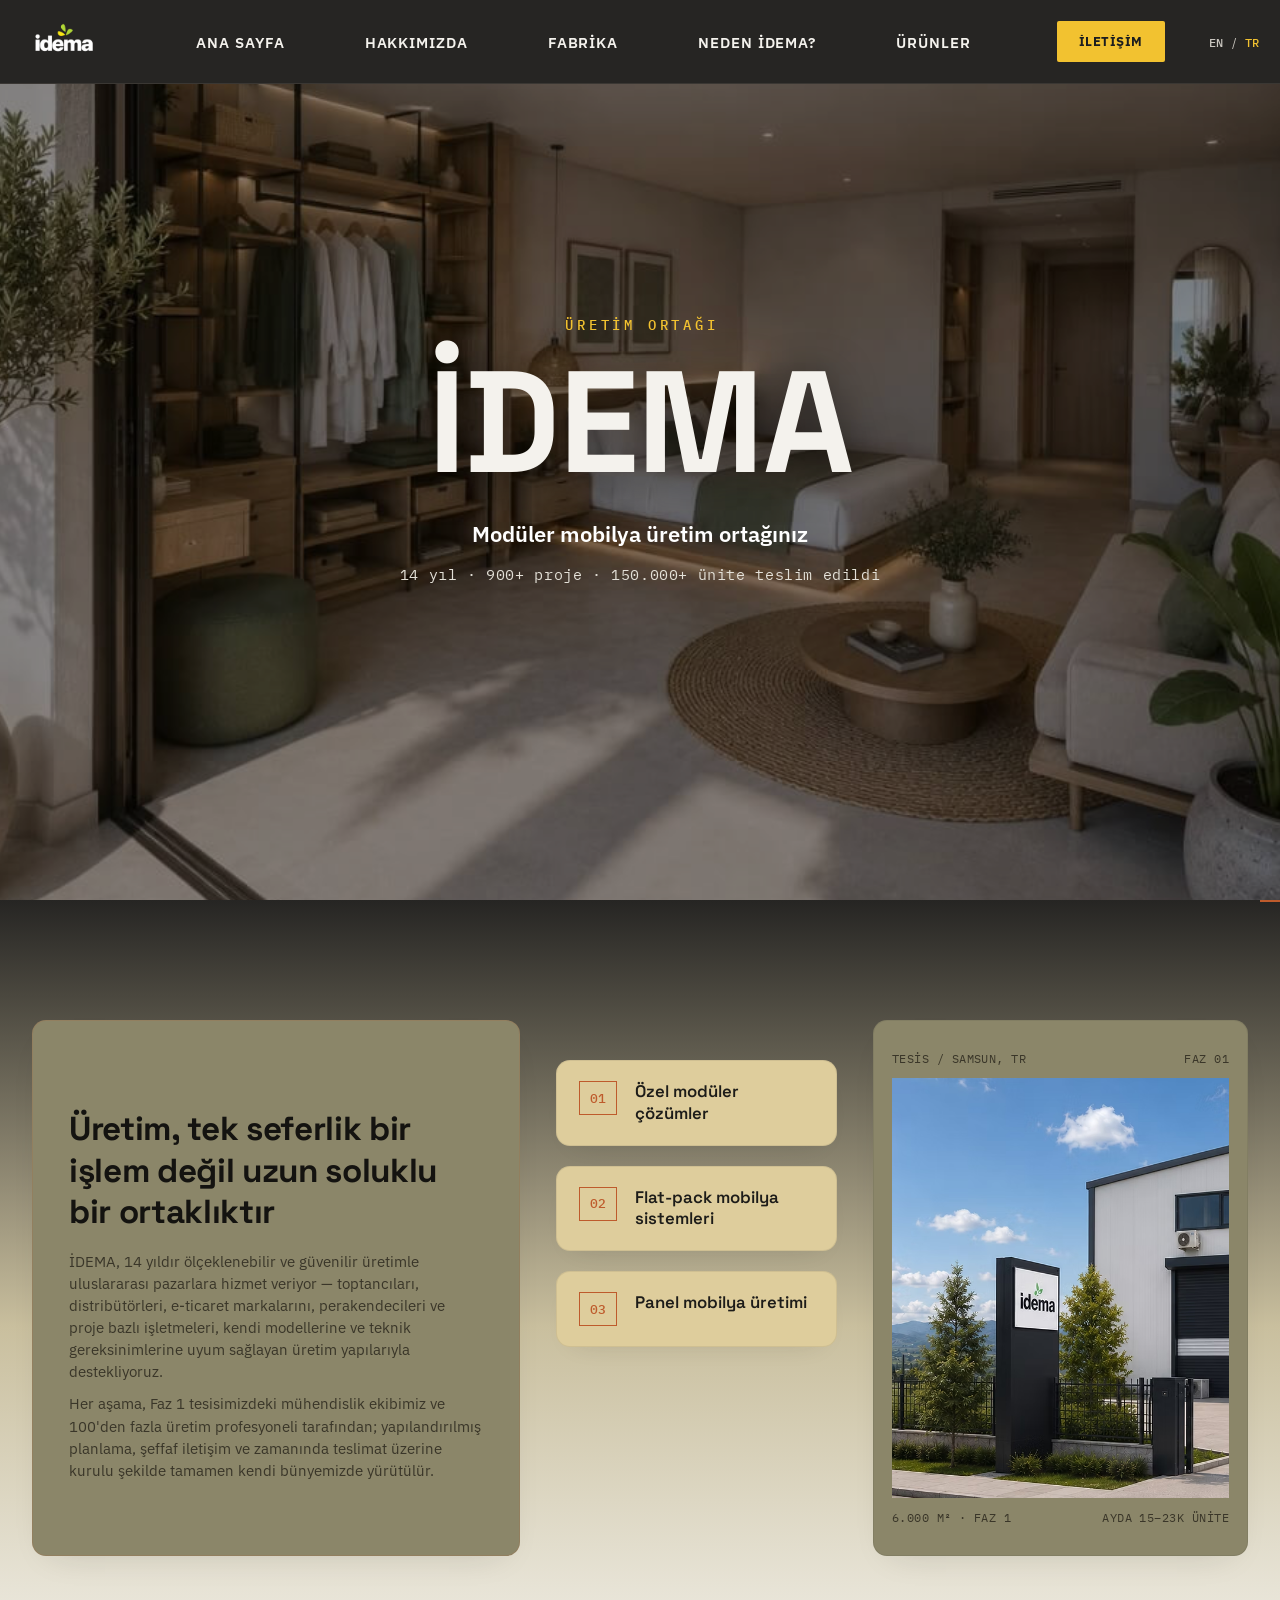
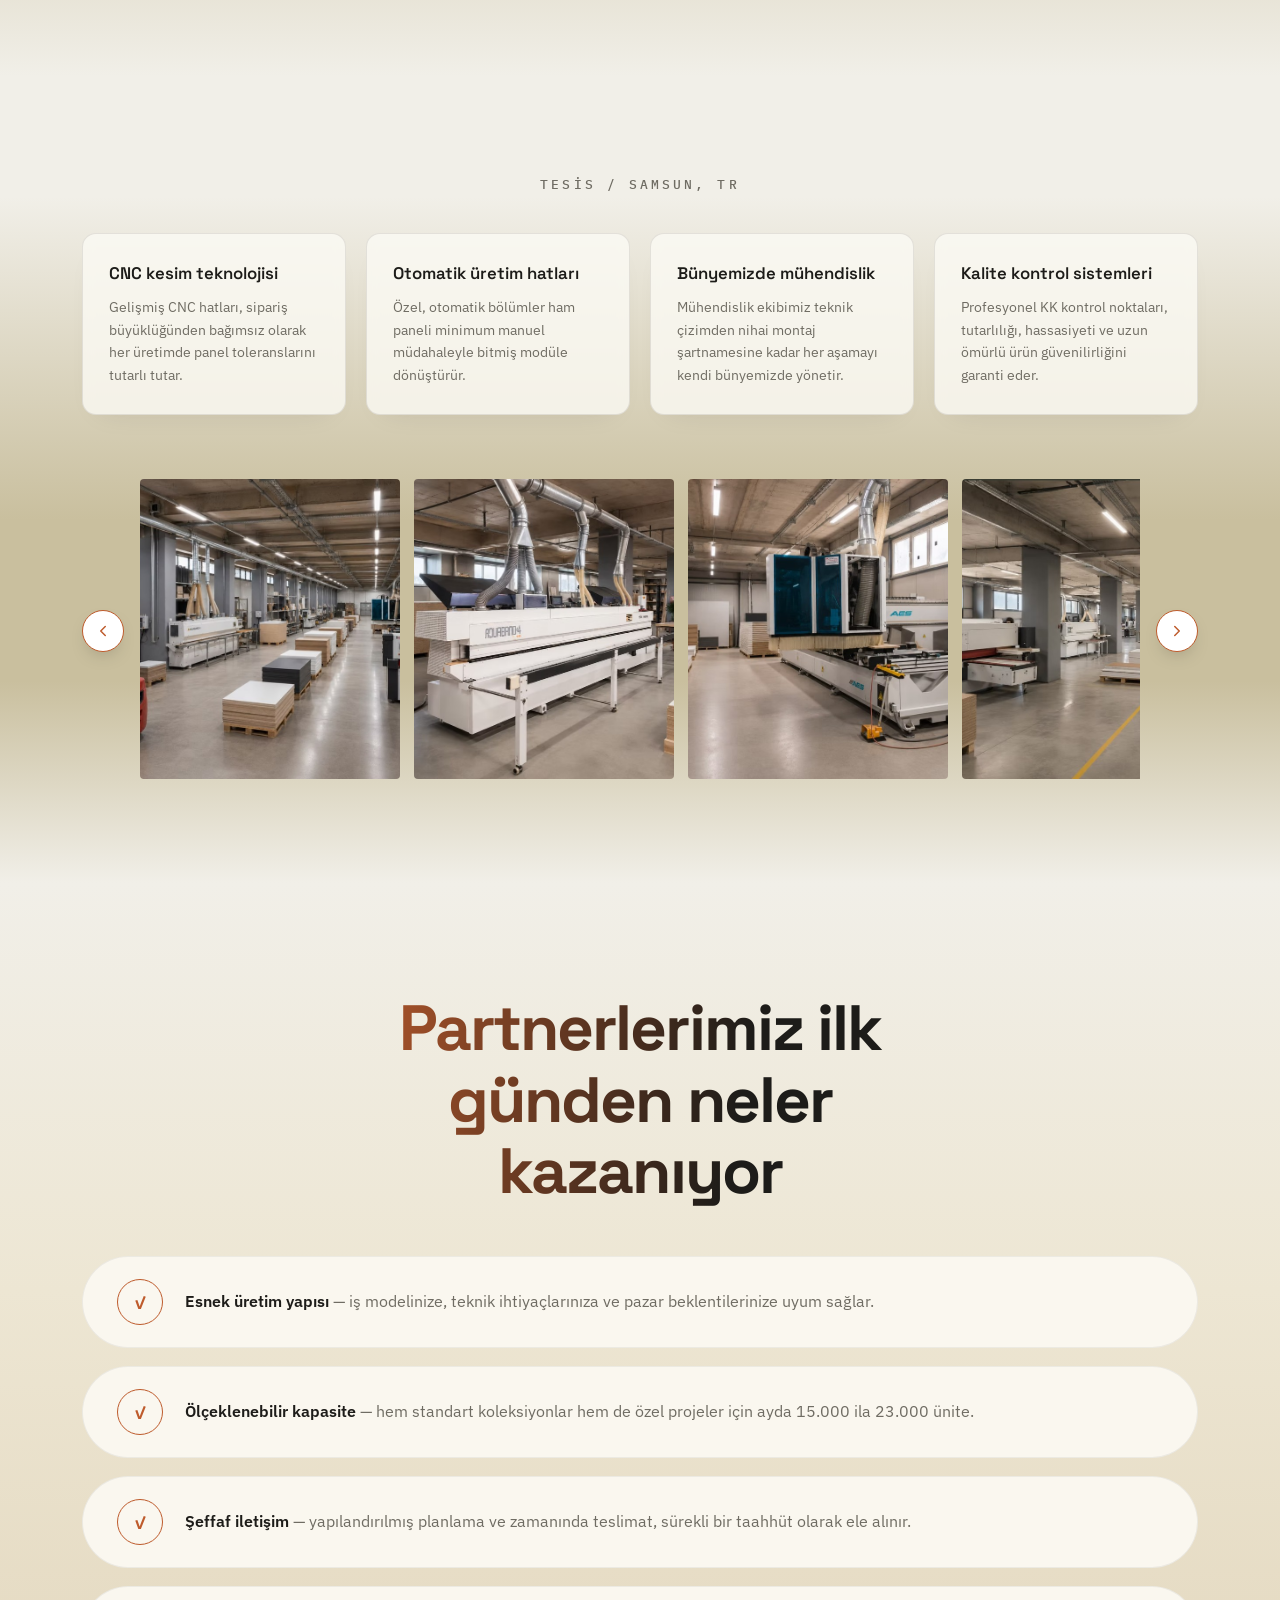
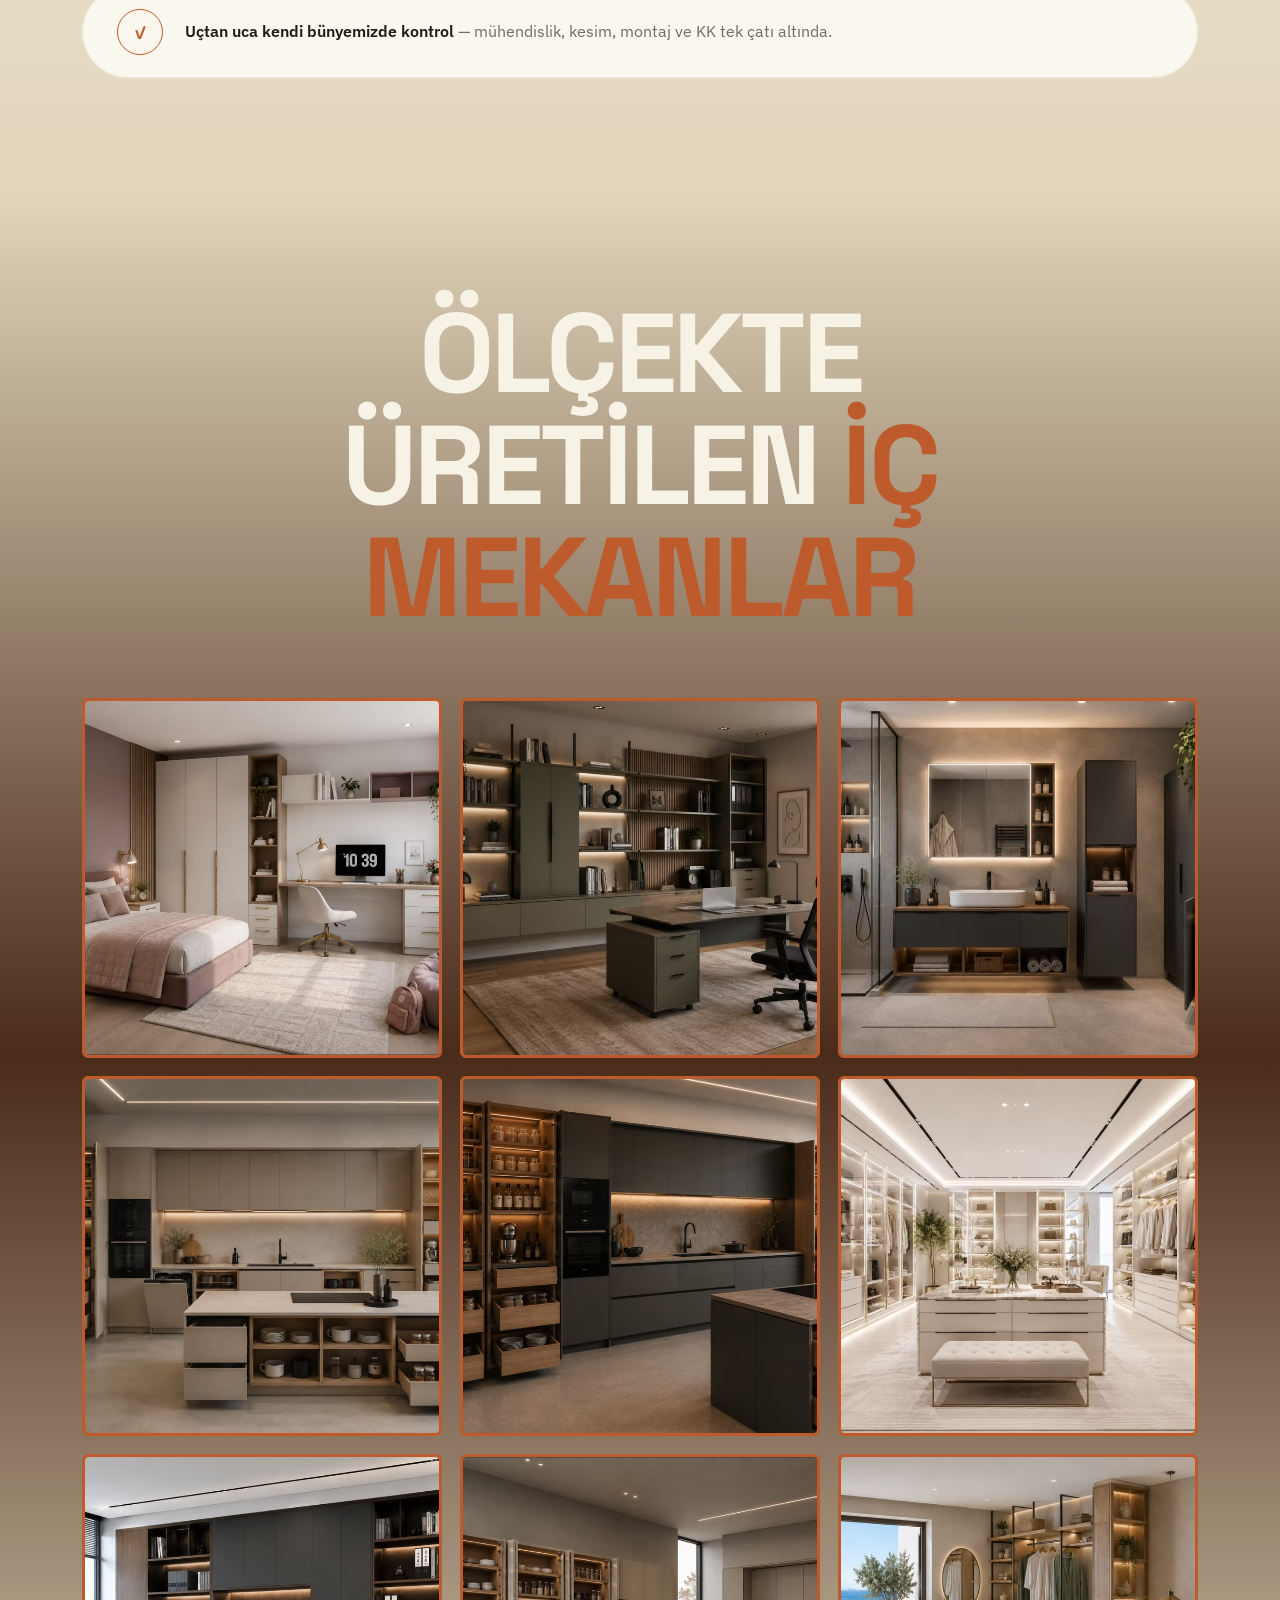
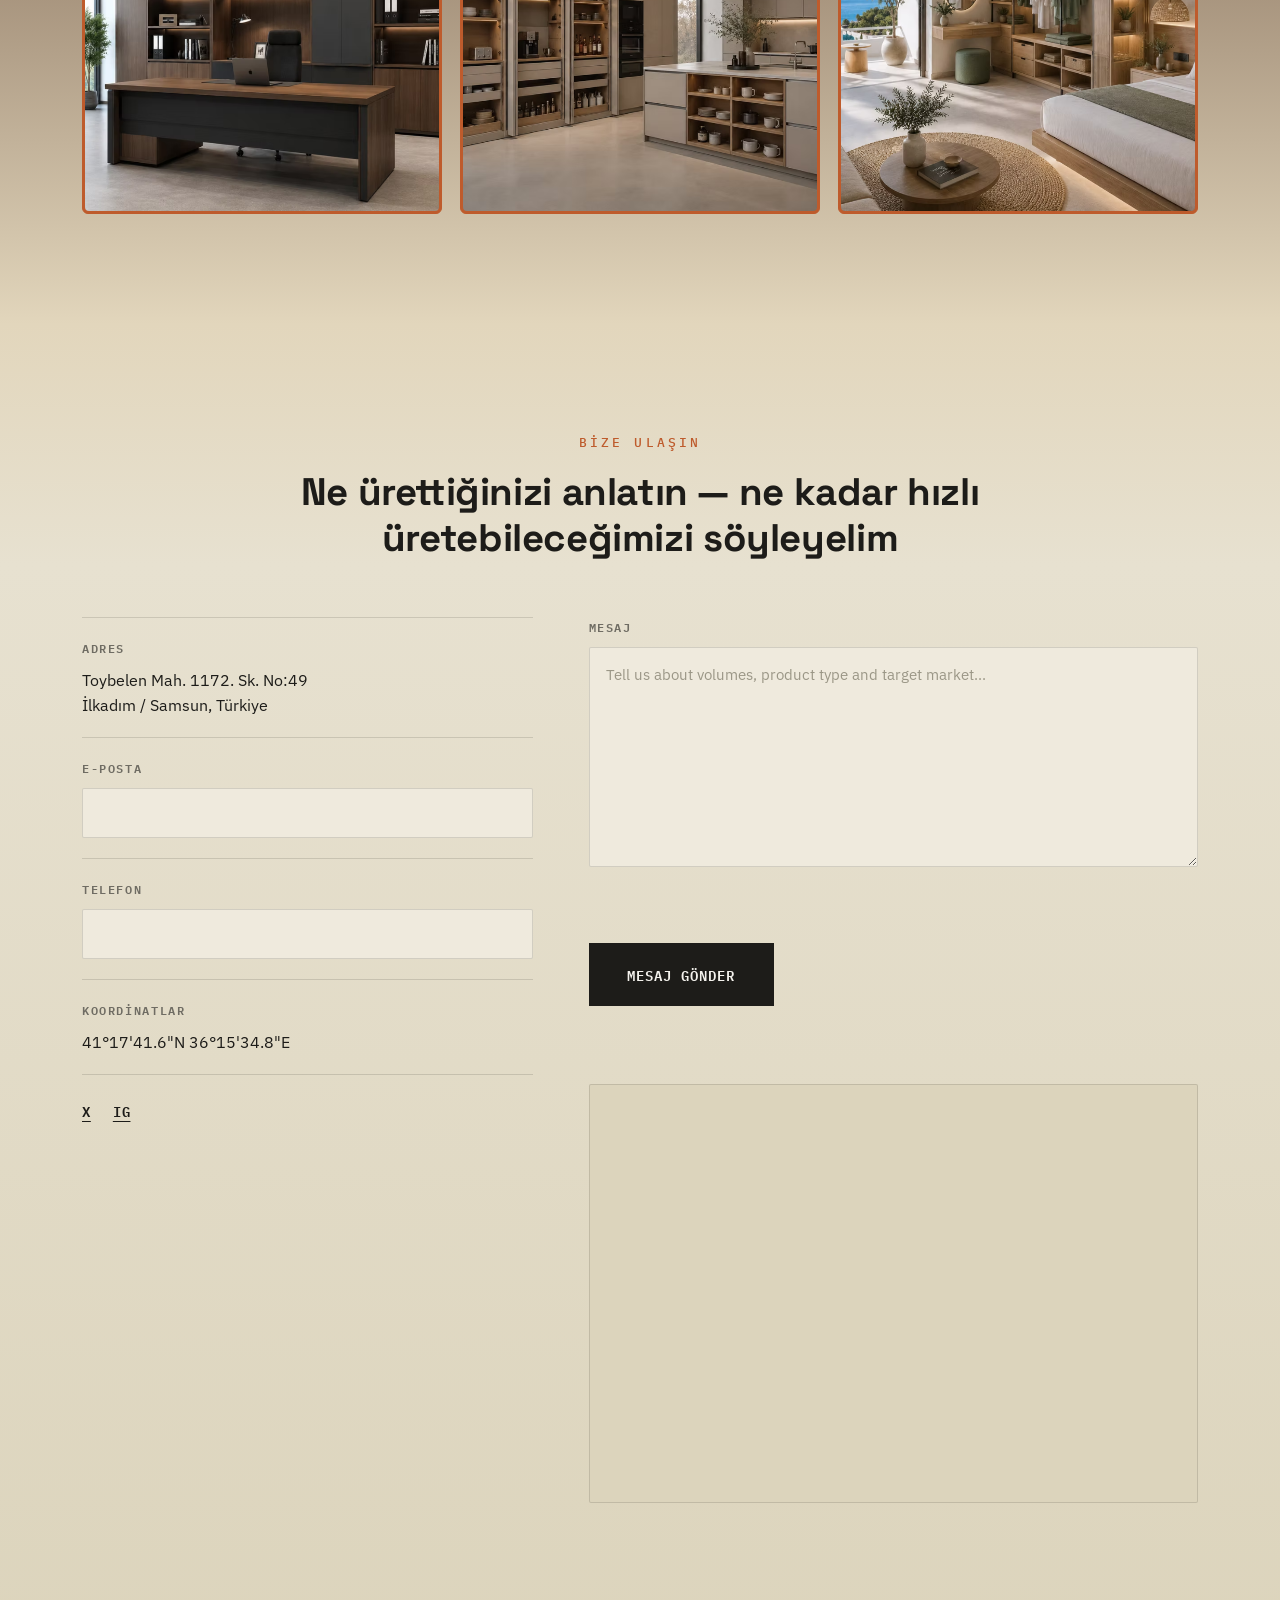
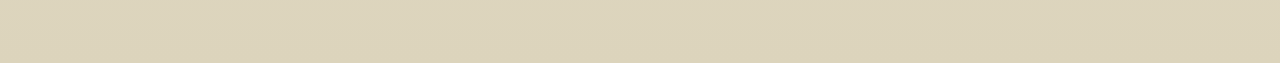
==== commit 926a5380: "resimler sikistirildi" ====
--- a/index.html
+++ b/index.html
@@ -1,5 +1,5 @@
 <!DOCTYPE html>
-<html lang="en">
+<html lang="tr">
 <head>
 <meta charset="UTF-8">
 <meta name="viewport" content="width=device-width, initial-scale=1.0">
@@ -10,11 +10,12 @@
 <link href="https://fonts.googleapis.com/css2?family=Space+Grotesk:wght@400;500;600;700&family=IBM+Plex+Sans:wght@400;500;600&family=IBM+Plex+Mono:wght@400;500&display=swap" rel="stylesheet">
 <link rel="stylesheet" href="style.css">
 <script src="script.js" defer></script>
+<link rel="preload" as="image" href="images/hero-1.jpg">
 </head>
 <body>
 
 
-<!-- ============ HEADER ============ -->
+
  
 <header class="site-header" id="siteHeader">
     <div class="wrap header-inner">
@@ -36,9 +37,9 @@
       <div class="header-actions">
         <a href="#contact" class="btn-contact" data-i18n="contact">CONTACT US</a>
         <div class="lang-switch" id="langSwitch" role="group" aria-label="Language switch">
-          <button type="button" class="lang-btn" data-lang="tr">TR</button>
+          <button type="button" class="lang-btn" data-lang="en">EN</button>
           <span class="lang-sep" aria-hidden="true">/</span>
-          <button type="button" class="lang-btn is-active" data-lang="en">EN</button>
+          <button type="button" class="lang-btn is-active" data-lang="tr">TR</button>
         </div>
       
   
@@ -48,7 +49,7 @@
     </div>
   </header>
 
-  <!-- ============ HERO / HOME ============ -->
+ 
 
 <section class="hero" id="home">
     <div class="hero-bg" id="heroBg">
@@ -66,7 +67,7 @@
     </div>
 </section>
 
-<!-- ============ ABOUT ============ -->
+
 
 <section class="about" id="about">
   <div class="wrap about-inner">
@@ -119,7 +120,7 @@
   </div>
 </section>
 
-<!-- ============ FACTORY ============ -->
+
 
 <section class="factory" id="factory">
     <div class="wrap">
@@ -174,7 +175,6 @@
 
   </section>
 
-  <!-- ============ WHY ============ -->
 
 <section class="why" id="why">
     <div class="wrap">
@@ -205,7 +205,7 @@
     </div>
   </section>
 
-  <!-- ============ PRODUCT SHOWCASE ============ -->
+
 
 <section class="products" id="products">
     <div class="wrap">
@@ -229,7 +229,7 @@
     </div>
   </section>
 
- <!-- ============ CONTACT ============ -->
+ 
 
 <section class="contact" id="contact">
   <div class="wrap">
--- a/style.css
+++ b/style.css
@@ -1,6 +1,4 @@
-/* ===========================================================
-   İDEMA — design tokens
-   =========================================================== */
+
    :root{
     --header-bg:   #262523;
     --header-line: #3A3733;
@@ -43,7 +41,7 @@
     outline-offset:3px;
   }
 
-     /*====================  HEADER ==========================*/
+   
      .site-header{
       position:fixed;
       top:0; left:0; right:0;
@@ -213,12 +211,16 @@
   }
   
   @media (max-width: 560px){
-    .lang-switch{ display:none; }
+    .logo-img{ height:48px; }
+    .header-actions{ gap:14px; }
+    .btn-contact{ padding:10px 14px; font-size:0.72rem; }
+    .lang-switch{ gap:4px; }
+    .lang-btn{ font-size:0.72rem; padding:2px; }
   }
   
   main{ padding-top:var(--header-h); }
 
-  /* HERO */
+
 
   .hero{
     position:relative;
@@ -231,7 +233,9 @@
     isolation:isolate;
     
   }
-  
+
+ 
+
   .hero-bg{
     position:absolute;
     inset:0;
@@ -247,6 +251,7 @@
     filter:brightness(0.55);
     transform:scale(1);
     transition:opacity 0.8s ease, transform 3.5s ease-out;
+    background-color: #c9a86a;
   }
   .hero-bg-slide.is-active{
     opacity:1;
@@ -323,7 +328,6 @@
     margin:0;
   }
 
-  /* ABOUT US */
 
    
   .about{
@@ -463,7 +467,7 @@
   line-height:1.3;
 }
  
-/* facility card */
+
 .about-card{
   margin:0;
   background:#8b8669;
@@ -560,7 +564,7 @@
   color:#3A3629;
 }
 
-/* FACTORY */
+
 
 .factory{
   background:linear-gradient(180deg,
@@ -628,7 +632,6 @@
   .factory-feature{ border-right:none; }
 }
 
-/* gallery */
 
 .factory-gallery-wrap{
   position:relative;
@@ -761,7 +764,7 @@
   .factory-features{ grid-template-columns:1fr; }
 }
 
-/* WHY */
+
 
 .why{
   background:linear-gradient(180deg,
@@ -889,7 +892,7 @@
   }
 }
 
-/* PRODUCT SHOWCASE */
+
 
 .products{
   background:linear-gradient(180deg,
@@ -1002,7 +1005,7 @@
   .products-grid{ grid-template-columns:1fr; }
 }
 
-/* CONTACT */
+
 
 .contact{
   position:relative;
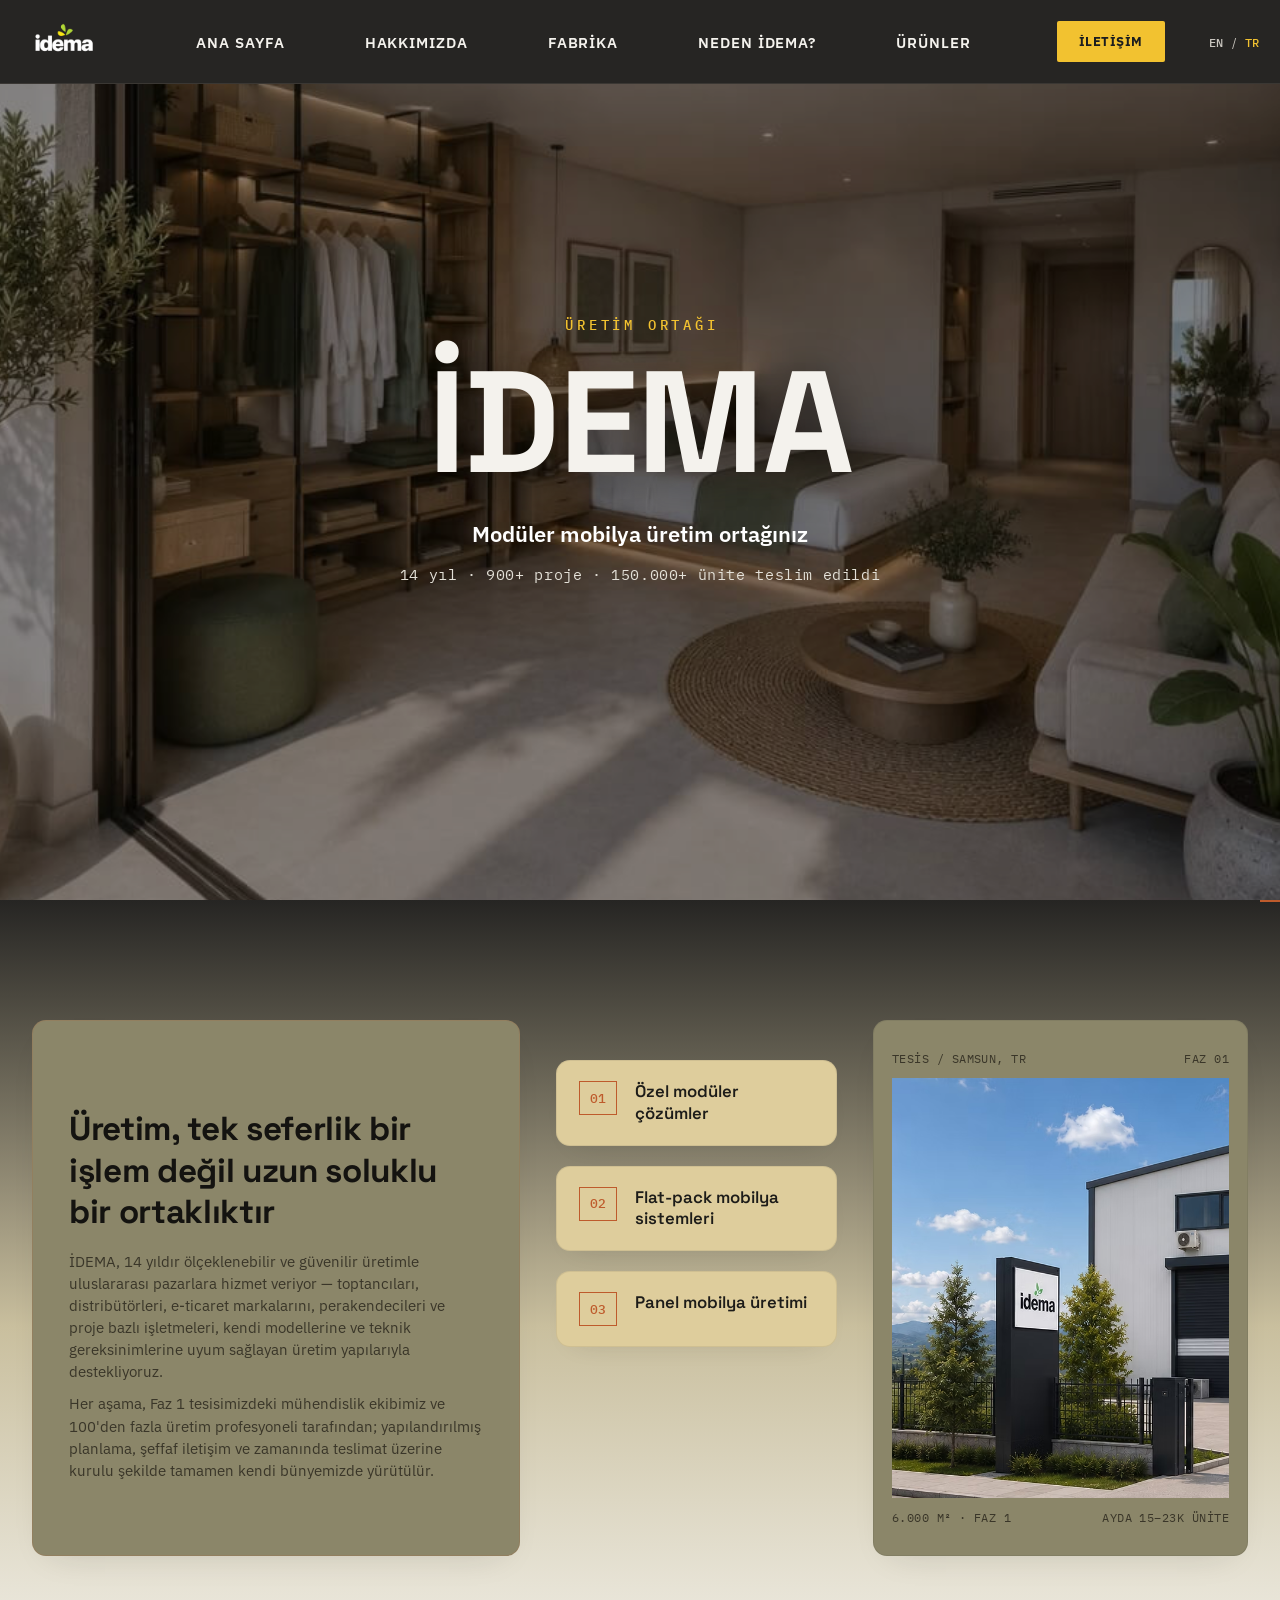
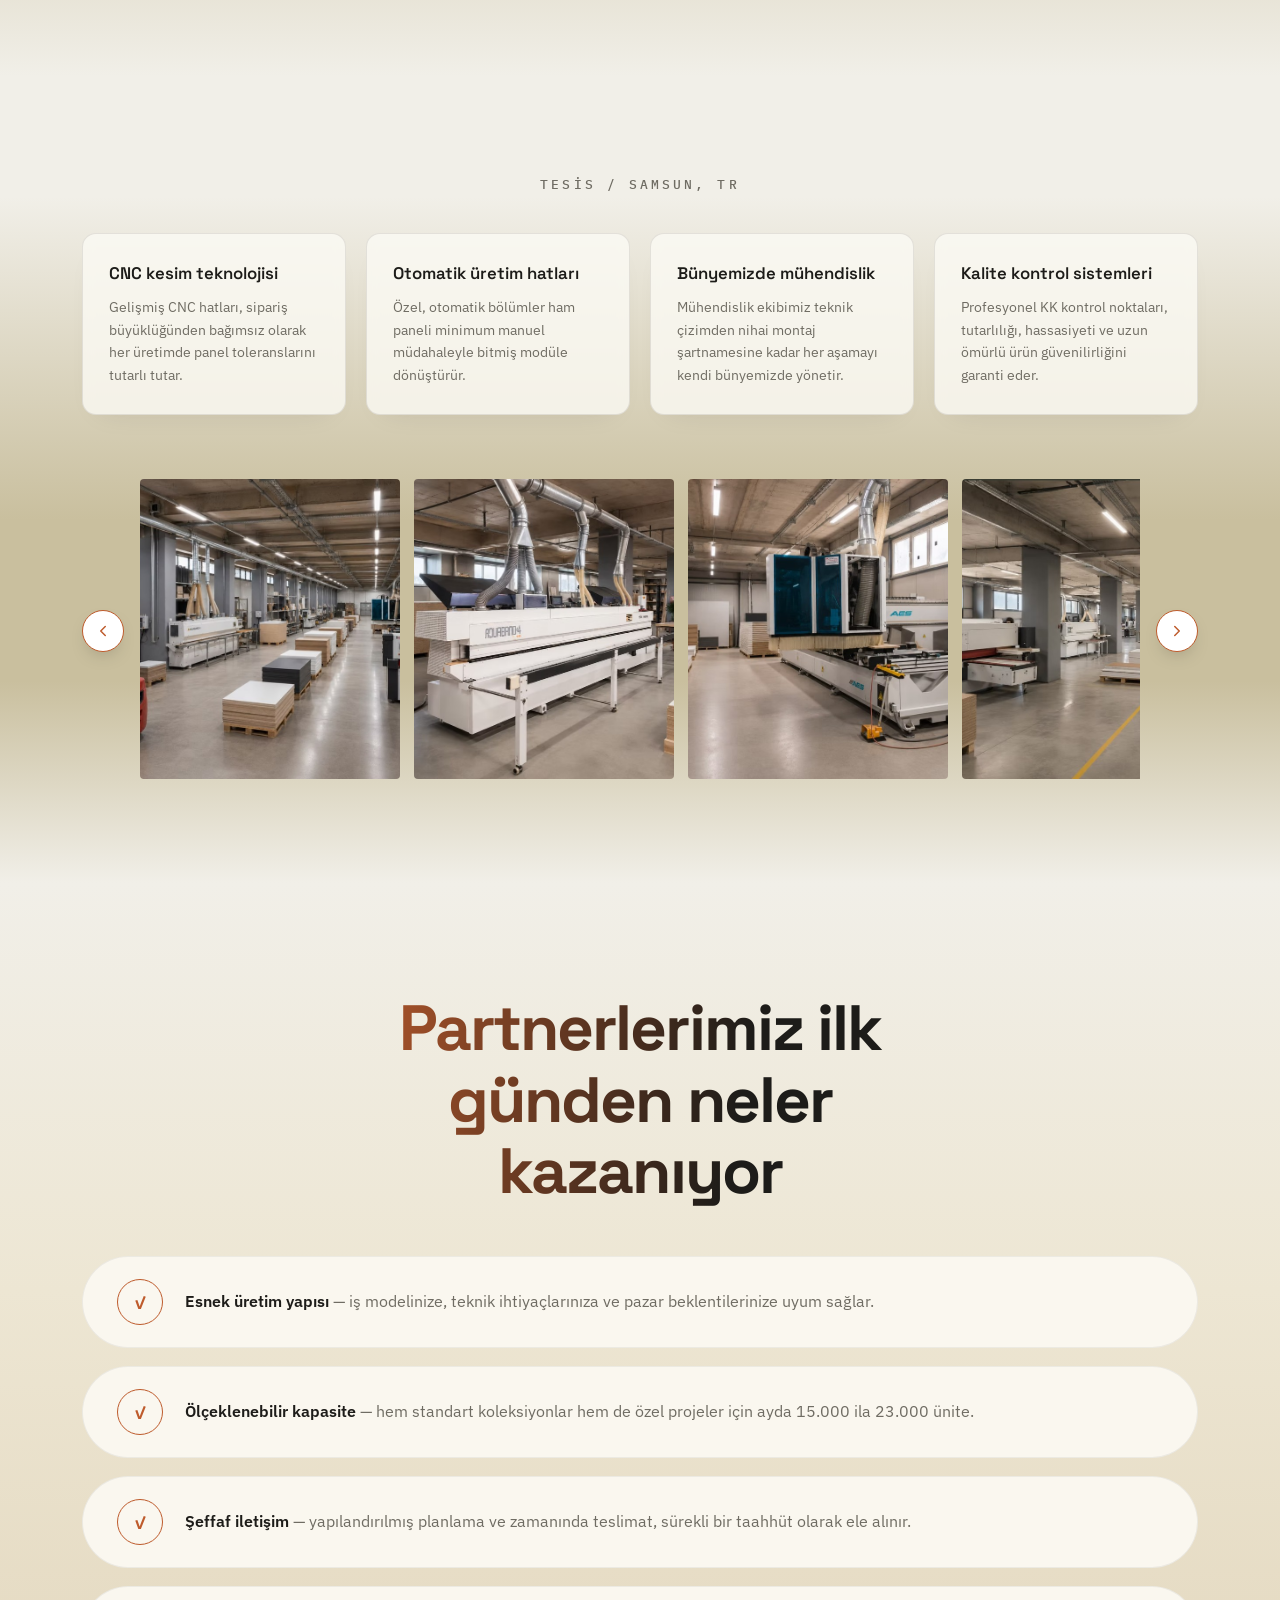
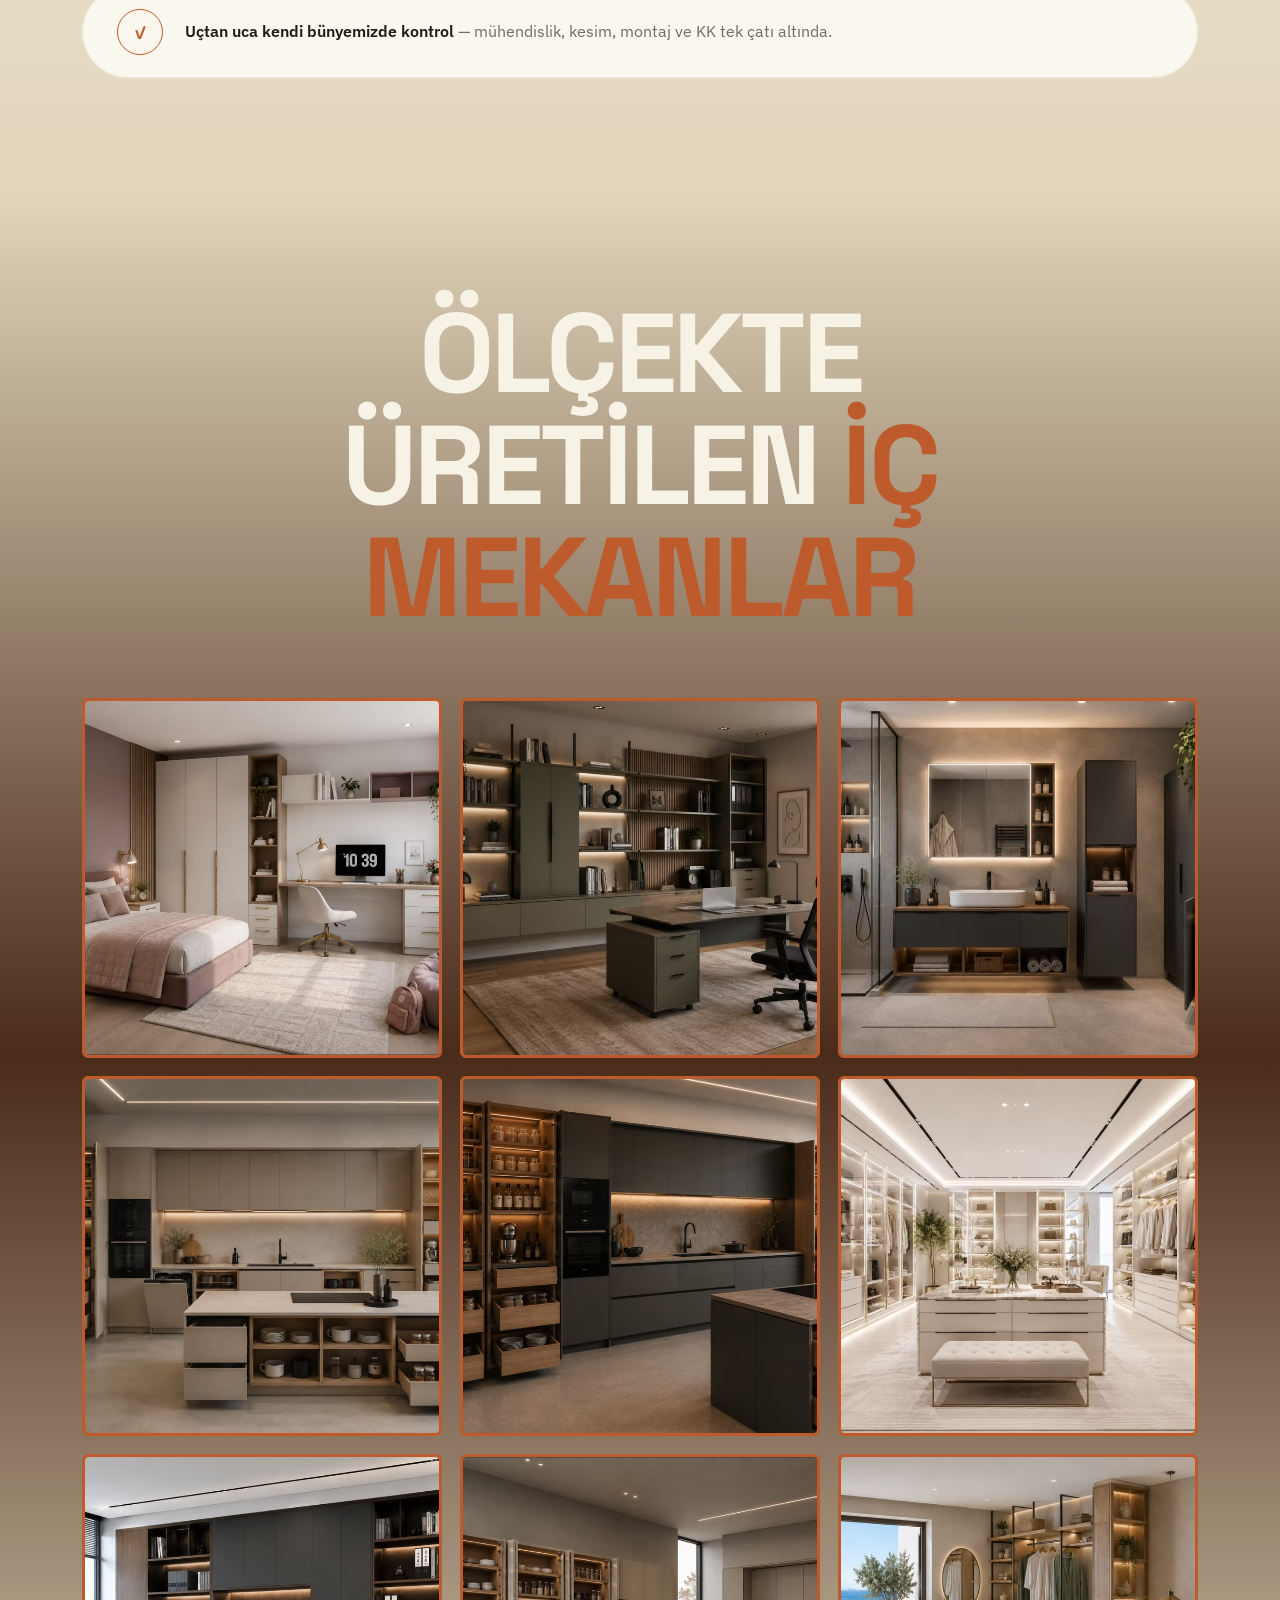
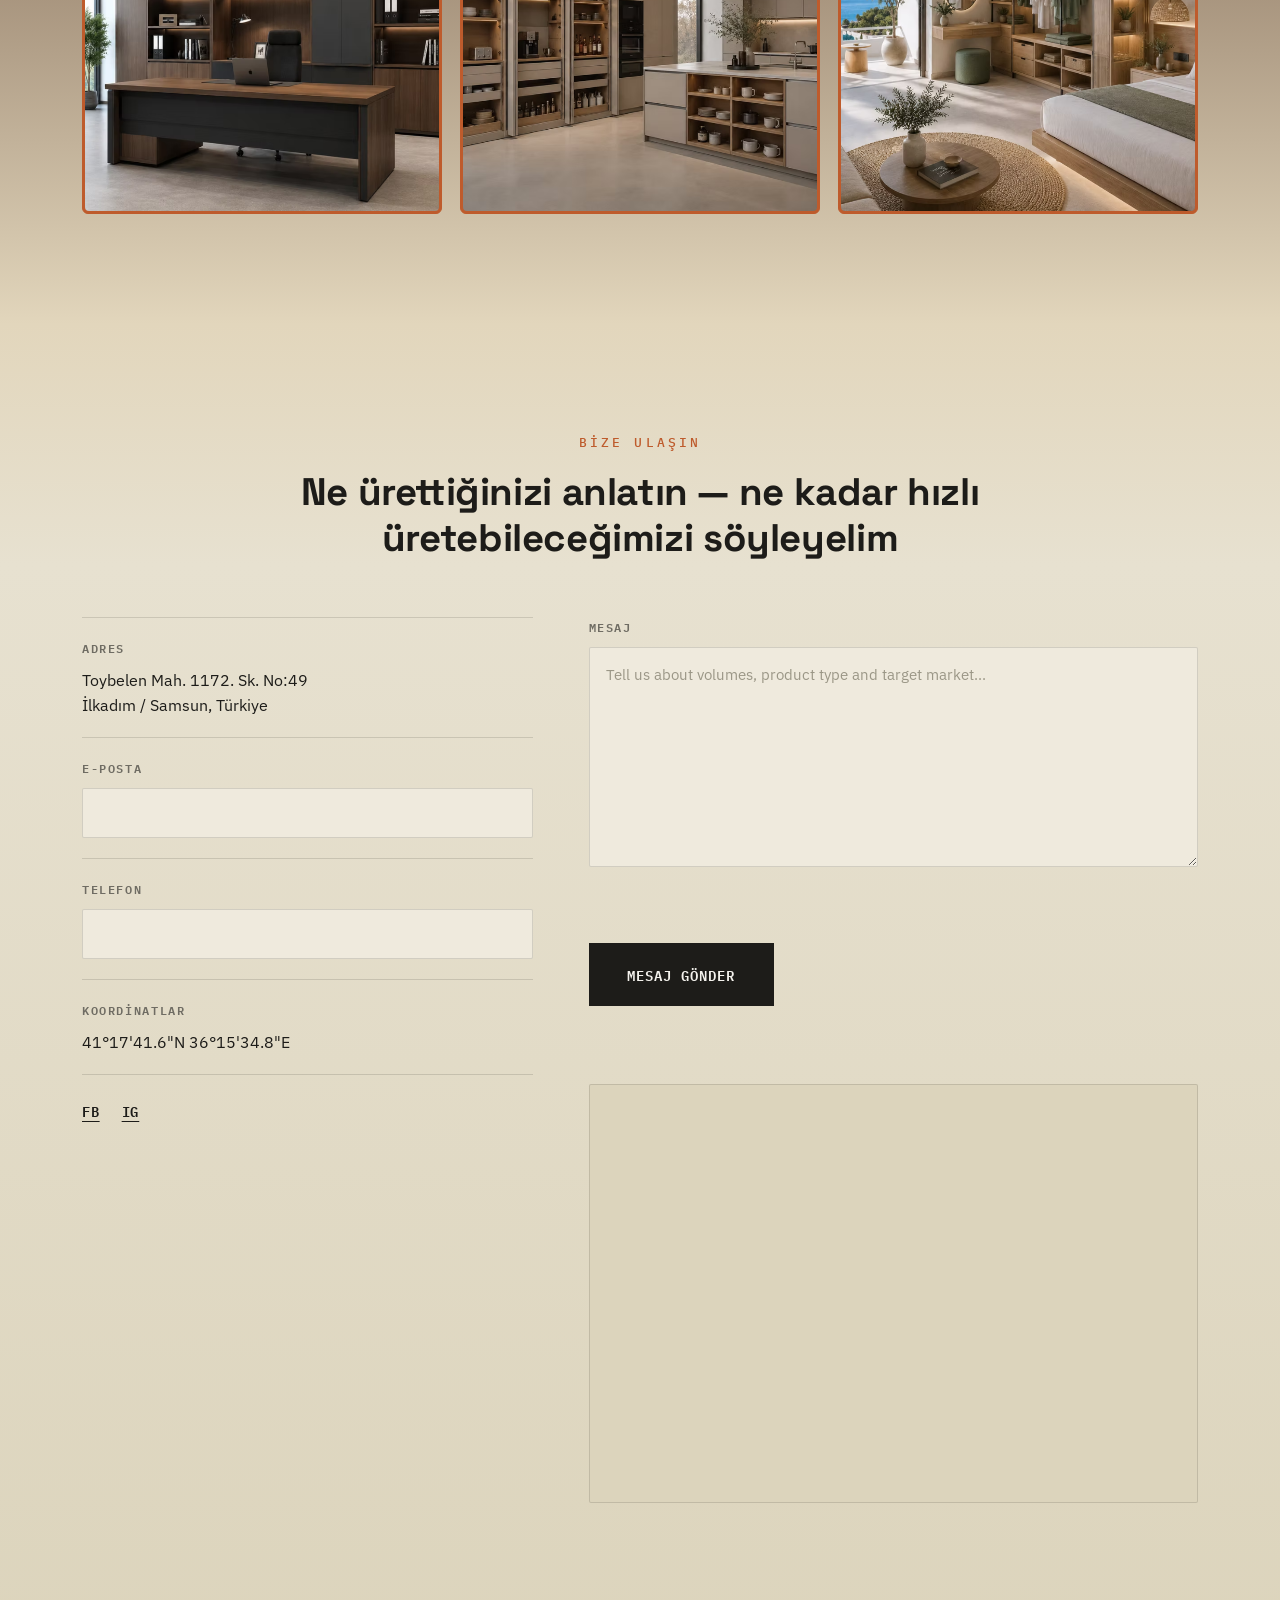
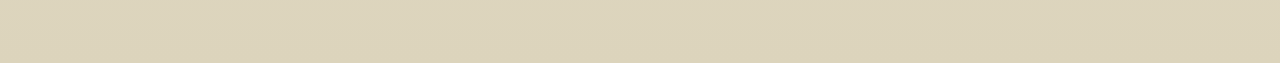
==== commit 807c7565: "sosyal medya" ====
--- a/index.html
+++ b/index.html
@@ -3,8 +3,8 @@
 <head>
 <meta charset="UTF-8">
 <meta name="viewport" content="width=device-width, initial-scale=1.0">
-<title>İDEMA — Modular Furniture Manufacturer</title>
-<meta name="description" content="İDEMA is a modular furniture manufacturing partner based in Samsun, Türkiye — 14 years of experience, 900+ completed projects, 150,000+ units delivered worldwide.">
+<title>İDEMA — Modüler Mobilya Üreticisi | Samsun</title>
+<meta name="description" content="İDEMA, Samsun merkezli modüler mobilya üretim ortağınızdır — 14 yıllık deneyim, 900'den fazla tamamlanmış proje, dünya çapında 150.000'den fazla teslim edilen ünite.">
 <link rel="preconnect" href="https://fonts.googleapis.com">
 <link rel="preconnect" href="https://fonts.gstatic.com" crossorigin>
 <link href="https://fonts.googleapis.com/css2?family=Space+Grotesk:wght@400;500;600;700&family=IBM+Plex+Sans:wght@400;500;600&family=IBM+Plex+Mono:wght@400;500&display=swap" rel="stylesheet">
@@ -266,8 +266,8 @@
         </div>
 
         <div class="contact-social">
-          <a href="https://x.com/" target="_blank" rel="noopener">X</a>
-          <a href="https://instagram.com/" target="_blank" rel="noopener">IG</a>
+          <a href="https://www.facebook.com/idemamobilya?locale=tr_TR" target="_blank" rel="noopener">FB</a>
+          <a href="https://www.instagram.com/idemamobilya/" target="_blank" rel="noopener">IG</a>
         </div>
 
       </div>
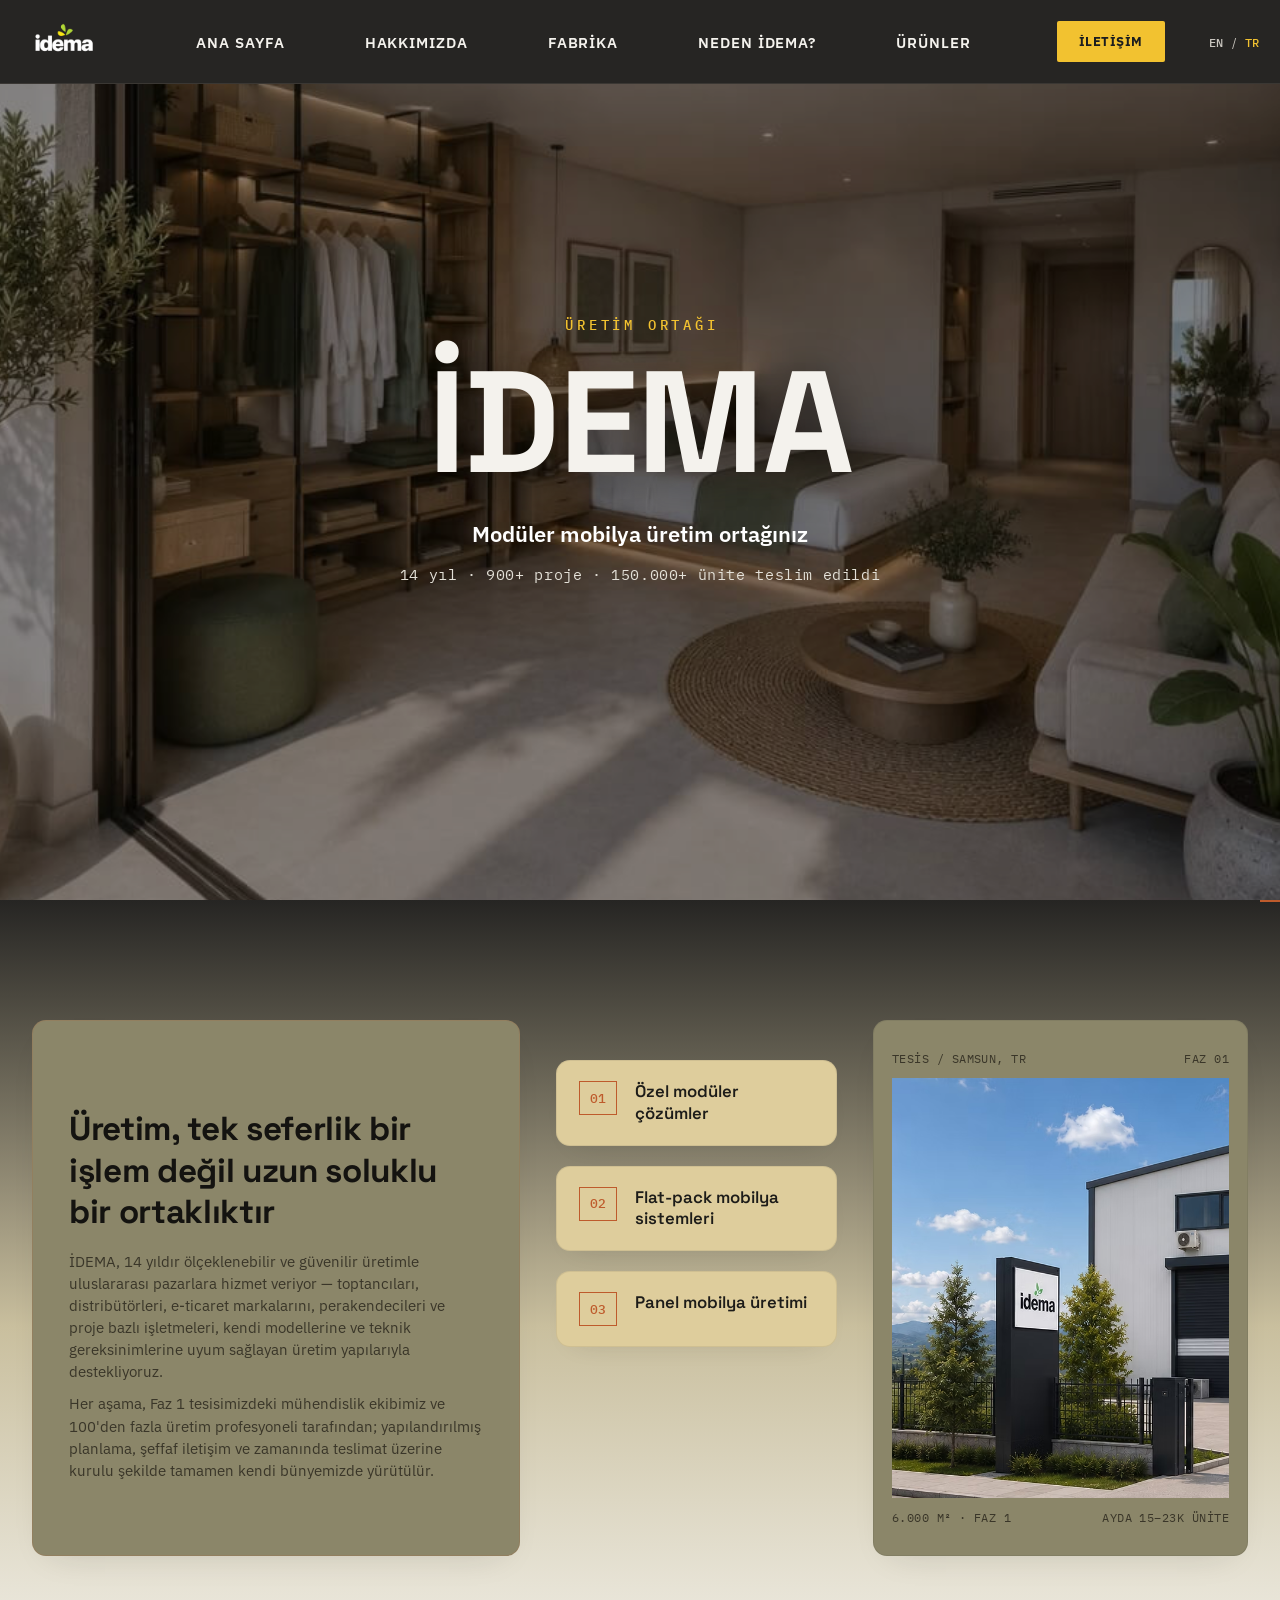
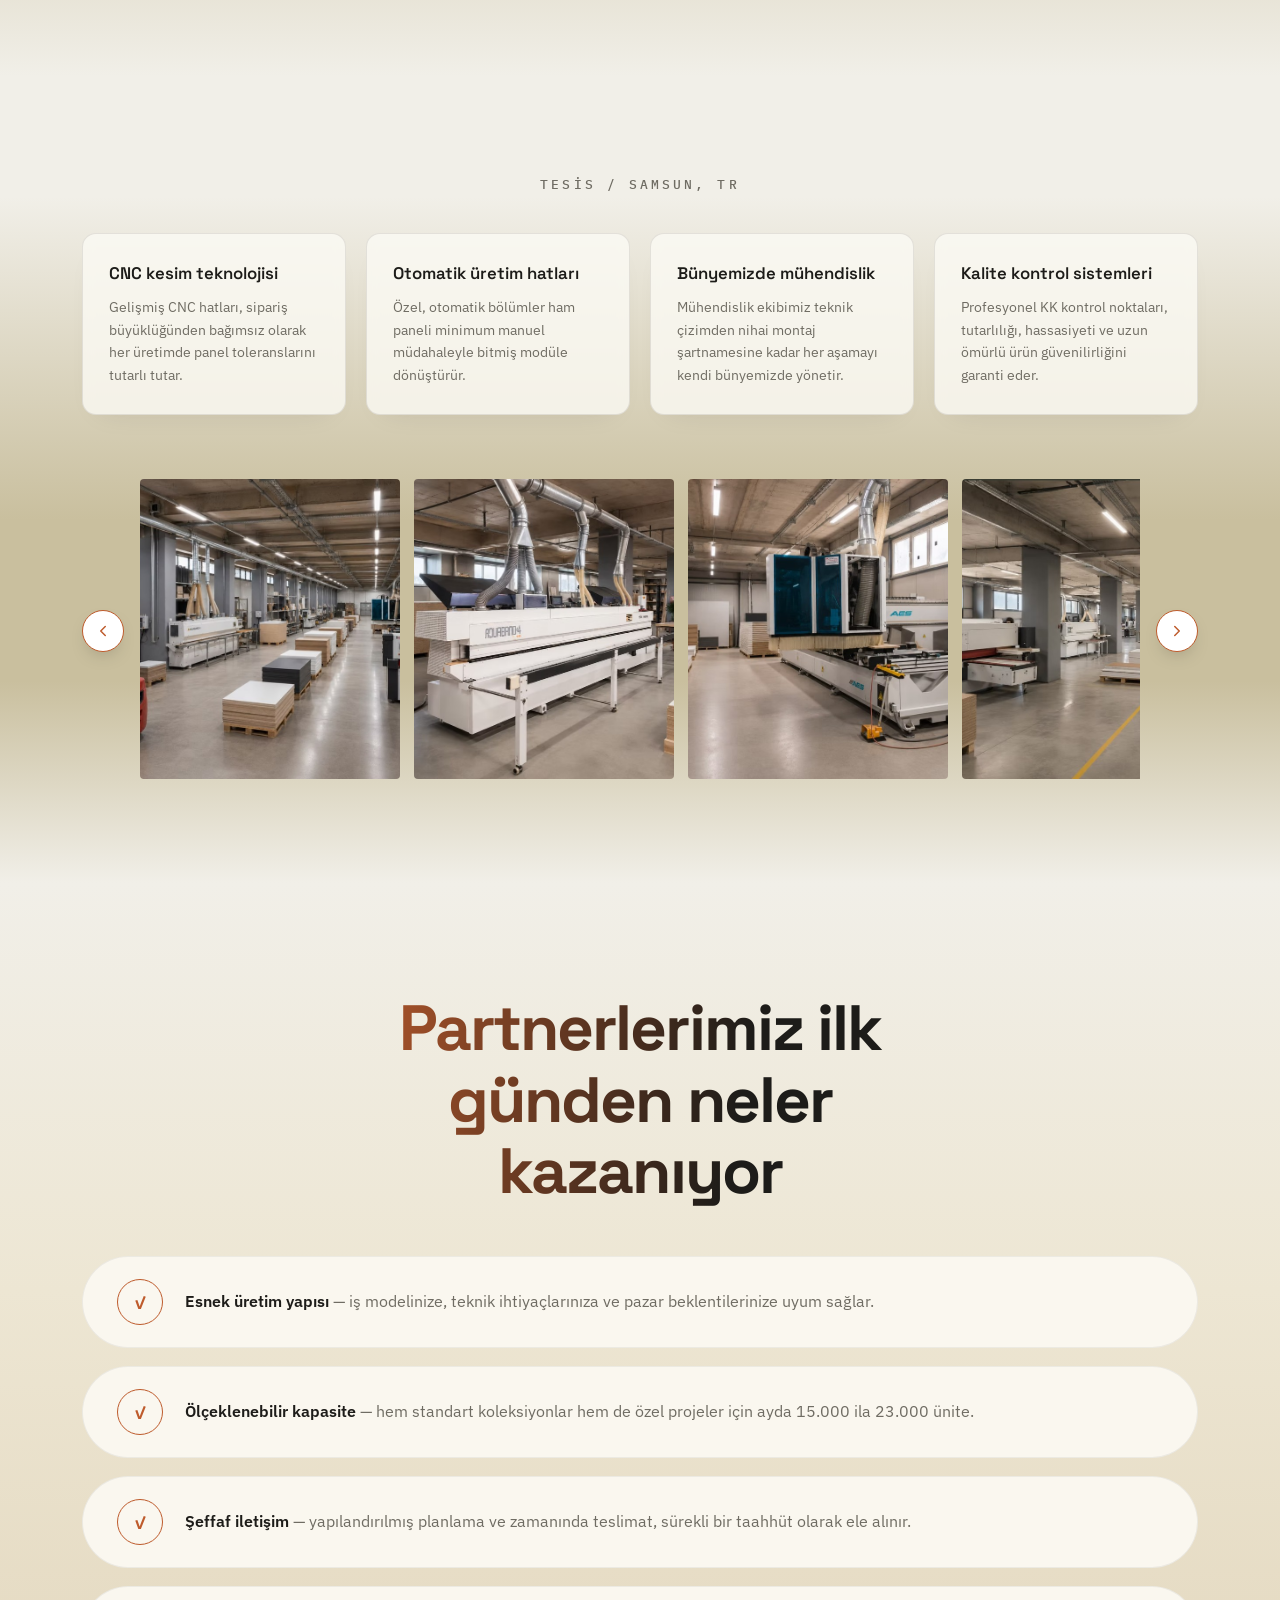
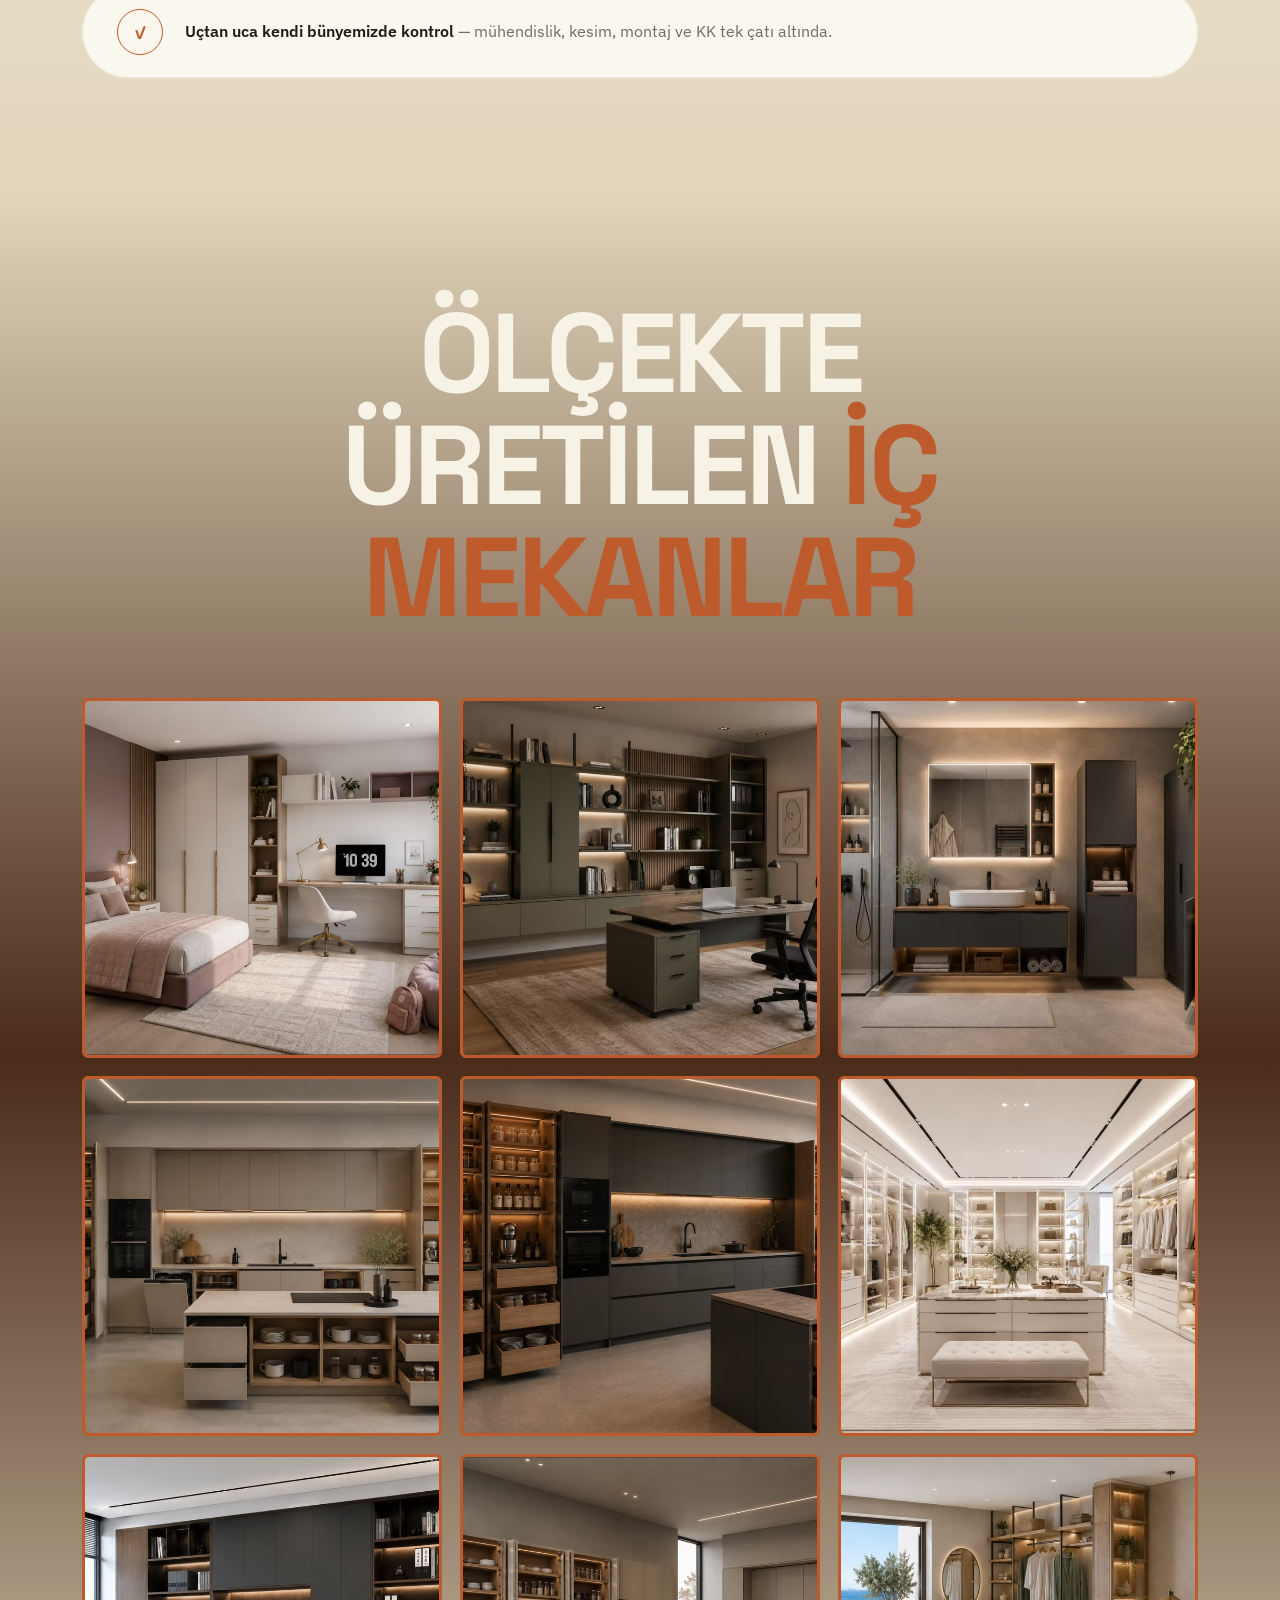
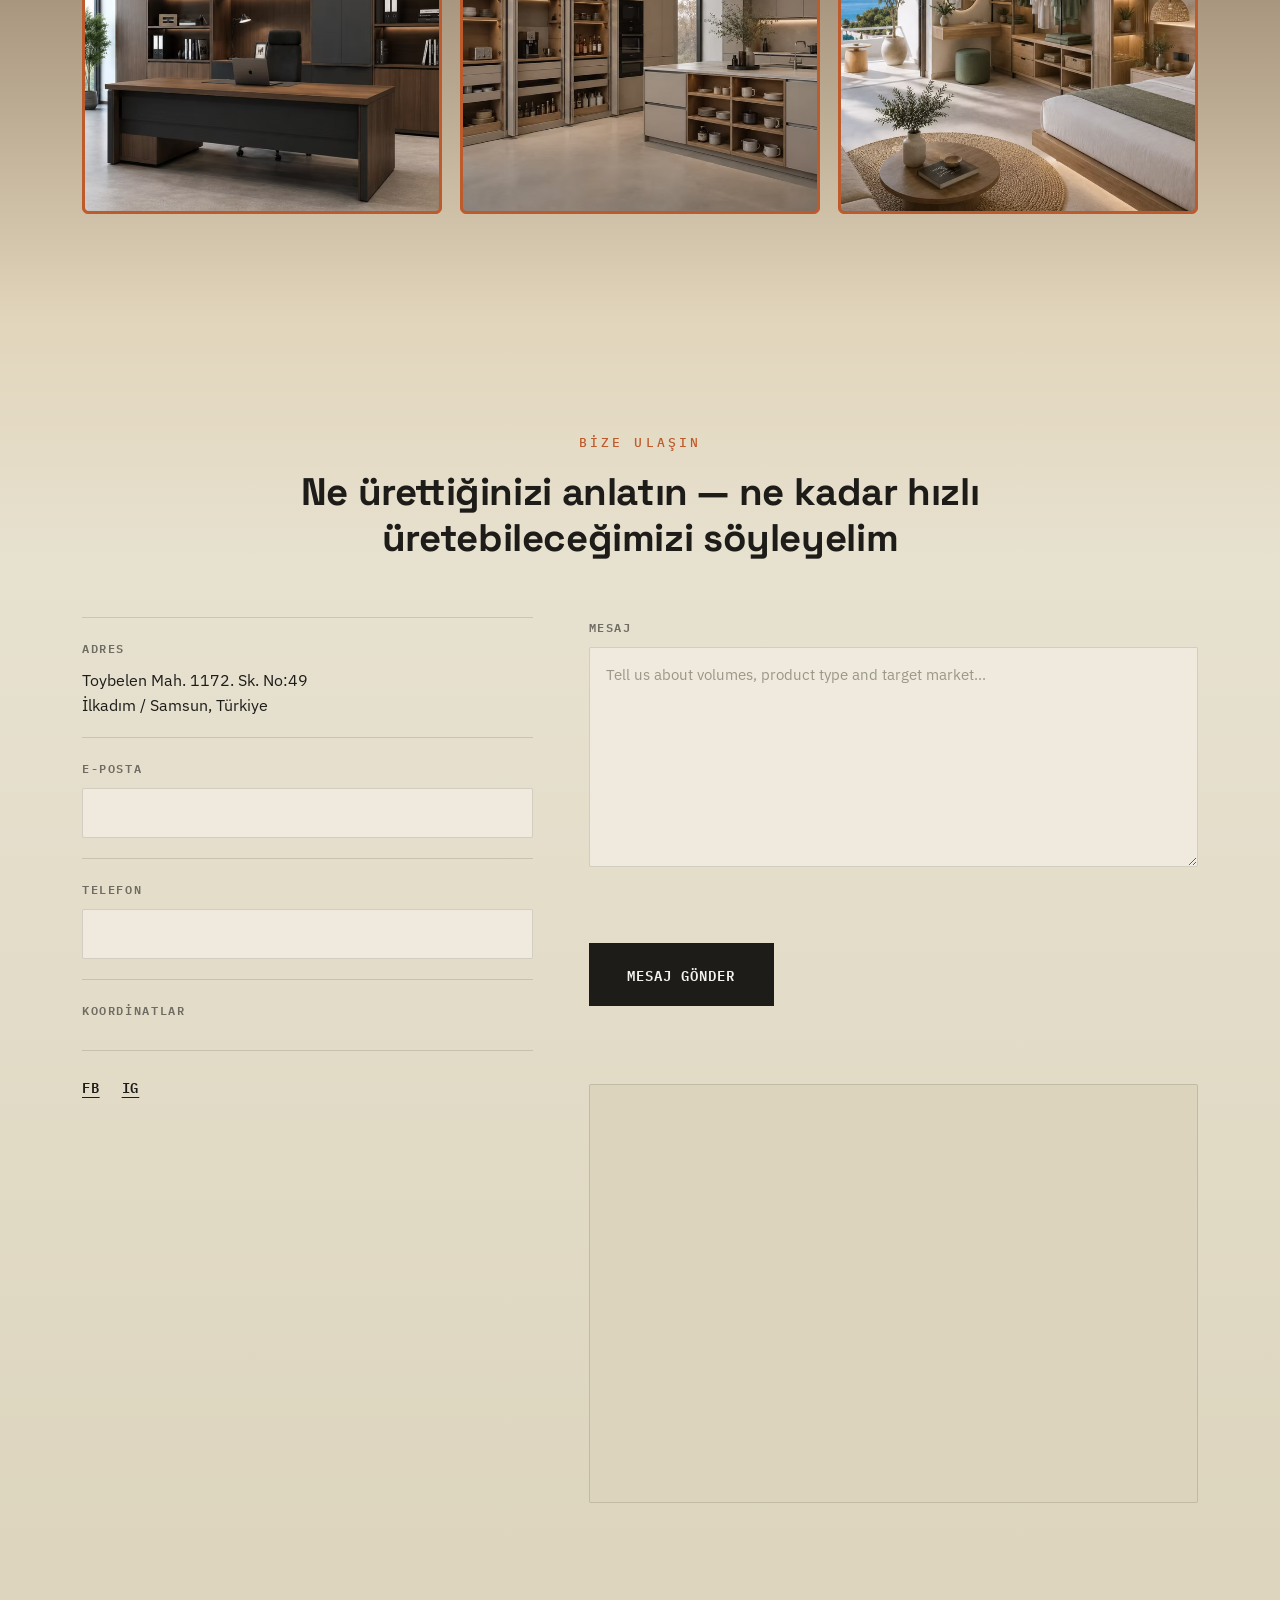
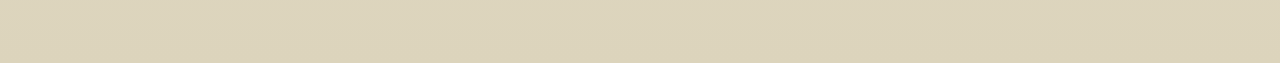
==== commit c0f898b3: "update atıldı" ====
--- a/index.html
+++ b/index.html
@@ -231,65 +231,65 @@
 
  
 
-<section class="contact" id="contact">
-  <div class="wrap">
-
-    <div class="contact-heading-block">
-      <p class="eyebrow-dark" data-i18n="contactEyebrow">GET IN TOUCH</p>
-      <h2 class="contact-heading" data-i18n="contactHeading">Tell us what you're building — we'll tell you how fast we can make it</h2>
-    </div>
-
-    <form class="contact-grid" id="contactForm" novalidate>
-      <input type="hidden" name="access_key" value="9fc0b350-0c2e-496e-838e-38efcc8fc5e7">
-<input type="hidden" name="subject" value="İDEMA — Yeni İletişim Formu Mesajı">
-
-      <div class="contact-col contact-col--info">
-
-        <div class="contact-field contact-field--static">
-          <span class="contact-label" data-i18n="contactAddressLabel">ADDRESS</span>
-          <p class="contact-value">Toybelen Mah. 1172. Sk. No:49<br>İlkadım / Samsun, Türkiye</p>
-        </div>
-
-        <div class="contact-field">
-          <label class="contact-label" for="contactEmail" data-i18n="contactEmailLabel">EMAIL</label>
-          <input type="email" id="contactEmail" name="email" autocomplete="email" required>
-        </div>
-
-        <div class="contact-field">
-          <label class="contact-label" for="contactPhone" data-i18n="contactPhoneLabel">PHONE</label>
-          <input type="tel" id="contactPhone" name="phone" autocomplete="tel">
-        </div>
-
-        <div class="contact-field contact-field--static">
-          <span class="contact-label" data-i18n="contactCoordsLabel">COORDINATES</span>
-          <p class="contact-value">41°17'41.6"N 36°15'34.8"E</p>
-        </div>
-
-        <div class="contact-social">
-          <a href="https://www.facebook.com/idemamobilya?locale=tr_TR" target="_blank" rel="noopener">FB</a>
-          <a href="https://www.instagram.com/idemamobilya/" target="_blank" rel="noopener">IG</a>
-        </div>
-
-      </div>
-
-      <div class="contact-col contact-col--message">
-
-        <div class="contact-field contact-field--textarea">
-          <label class="contact-label" for="contactMessage" data-i18n="contactMessageLabel">MESSAGE</label>
-          <textarea id="contactMessage" name="message" rows="5" data-i18n-placeholder="contactMessagePlaceholder" placeholder="Tell us about volumes, product type and target market..."></textarea>
-        </div>
-
-        <button type="submit" class="btn-send" id="btnSend" data-i18n="contactSend">SEND MESSAGE</button>
-
-        <p class="contact-status" id="contactStatus" role="status" aria-live="polite"></p>
-
-        <div class="contact-map">
-          <iframe src="https://www.google.com/maps?q=41.294889,36.259667&z=15&output=embed" loading="lazy" referrerpolicy="no-referrer-when-downgrade" title="İDEMA facility location — Samsun, Türkiye"></iframe>
-        </div>
-
-      </div>
-
-    </form>
-
-  </div>
-</section>+  <section class="contact" id="contact">
+    <div class="wrap">
+  
+      <div class="contact-heading-block">
+        <p class="eyebrow-dark" data-i18n="contactEyebrow">GET IN TOUCH</p>
+        <h2 class="contact-heading" data-i18n="contactHeading">Tell us what you're building — we'll tell you how fast we can make it</h2>
+      </div>
+  
+      <form class="contact-grid" id="contactForm" novalidate>
+        <input type="hidden" name="access_key" value="9fc0b350-0c2e-496e-838e-38efcc8fc5e7">
+  <input type="hidden" name="subject" value="İDEMA — Yeni İletişim Formu Mesajı">
+  
+        <div class="contact-col contact-col--info">
+  
+          <div class="contact-field contact-field--static">
+            <span class="contact-label" data-i18n="contactAddressLabel">ADDRESS</span>
+            <p class="contact-value">Toybelen Mah. 1172. Sk. No:49<br>İlkadım / Samsun, Türkiye</p>
+          </div>
+  
+          <div class="contact-field">
+            <label class="contact-label" for="contactEmail" data-i18n="contactEmailLabel">EMAIL</label>
+            <input type="email" id="contactEmail" name="email" autocomplete="email" required>
+          </div>
+  
+          <div class="contact-field">
+            <label class="contact-label" for="contactPhone" data-i18n="contactPhoneLabel">PHONE</label>
+            <input type="tel" id="contactPhone" name="phone" autocomplete="tel">
+          </div>
+  
+          <div class="contact-field contact-field--static">
+            <span class="contact-label" data-i18n="contactCoordsLabel">SOSYAL MEDYA HESAPLARIMIZ</span>
+            <p class="contact-value"></p>
+          </div>
+  
+          <div class="contact-social">
+            <a href="https://www.facebook.com/idemamobilya?locale=tr_TR" target="_blank" rel="noopener">FB</a>
+            <a href="https://www.instagram.com/idemamobilya/" target="_blank" rel="noopener">IG</a>
+          </div>
+  
+        </div>
+  
+        <div class="contact-col contact-col--message">
+  
+          <div class="contact-field contact-field--textarea">
+            <label class="contact-label" for="contactMessage" data-i18n="contactMessageLabel">MESSAGE</label>
+            <textarea id="contactMessage" name="message" rows="5" data-i18n-placeholder="contactMessagePlaceholder" placeholder="Tell us about volumes, product type and target market..."></textarea>
+          </div>
+  
+          <button type="submit" class="btn-send" id="btnSend" data-i18n="contactSend">SEND MESSAGE</button>
+  
+          <p class="contact-status" id="contactStatus" role="status" aria-live="polite"></p>
+  
+          <div class="contact-map">
+            <iframe src="https://www.google.com/maps?q=41.294889,36.259667&z=15&output=embed" loading="lazy" referrerpolicy="no-referrer-when-downgrade" title="İDEMA facility location — Samsun, Türkiye"></iframe>
+          </div>
+  
+        </div>
+  
+      </form>
+  
+    </div>
+  </section>
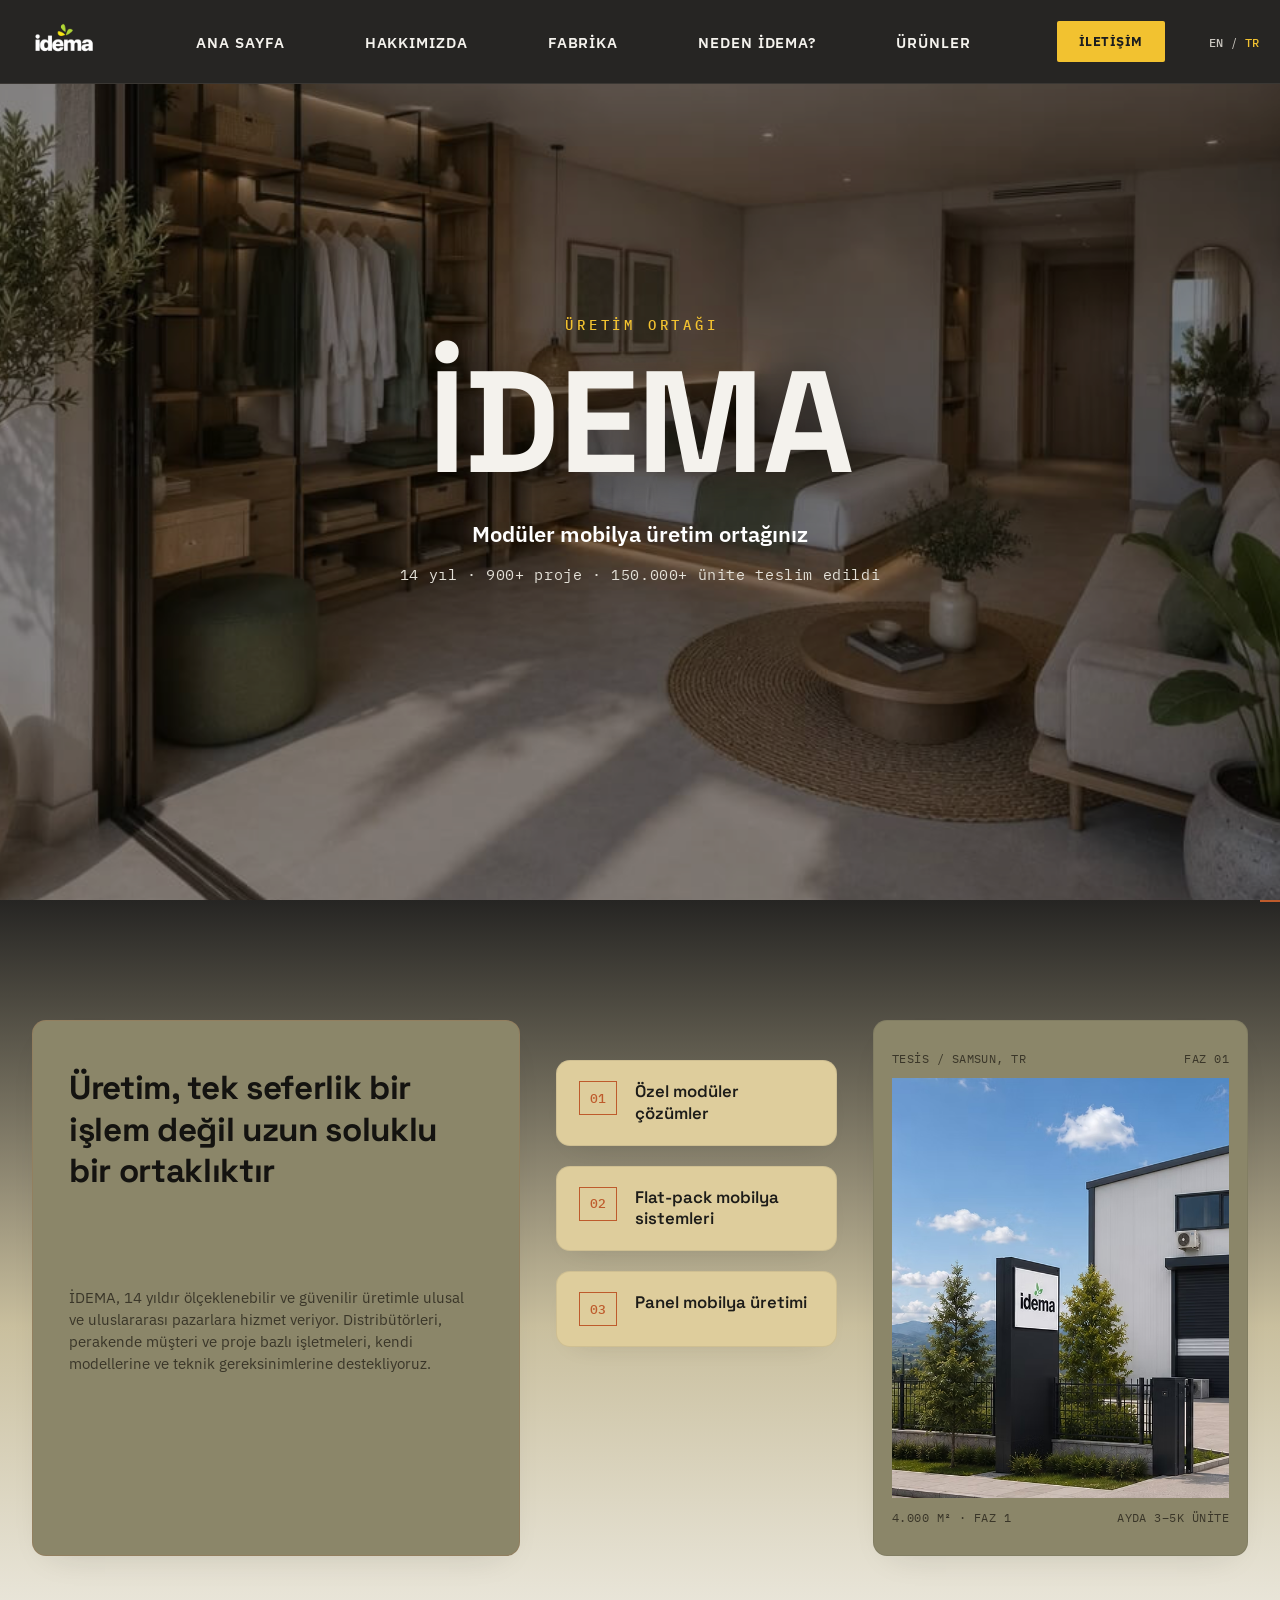
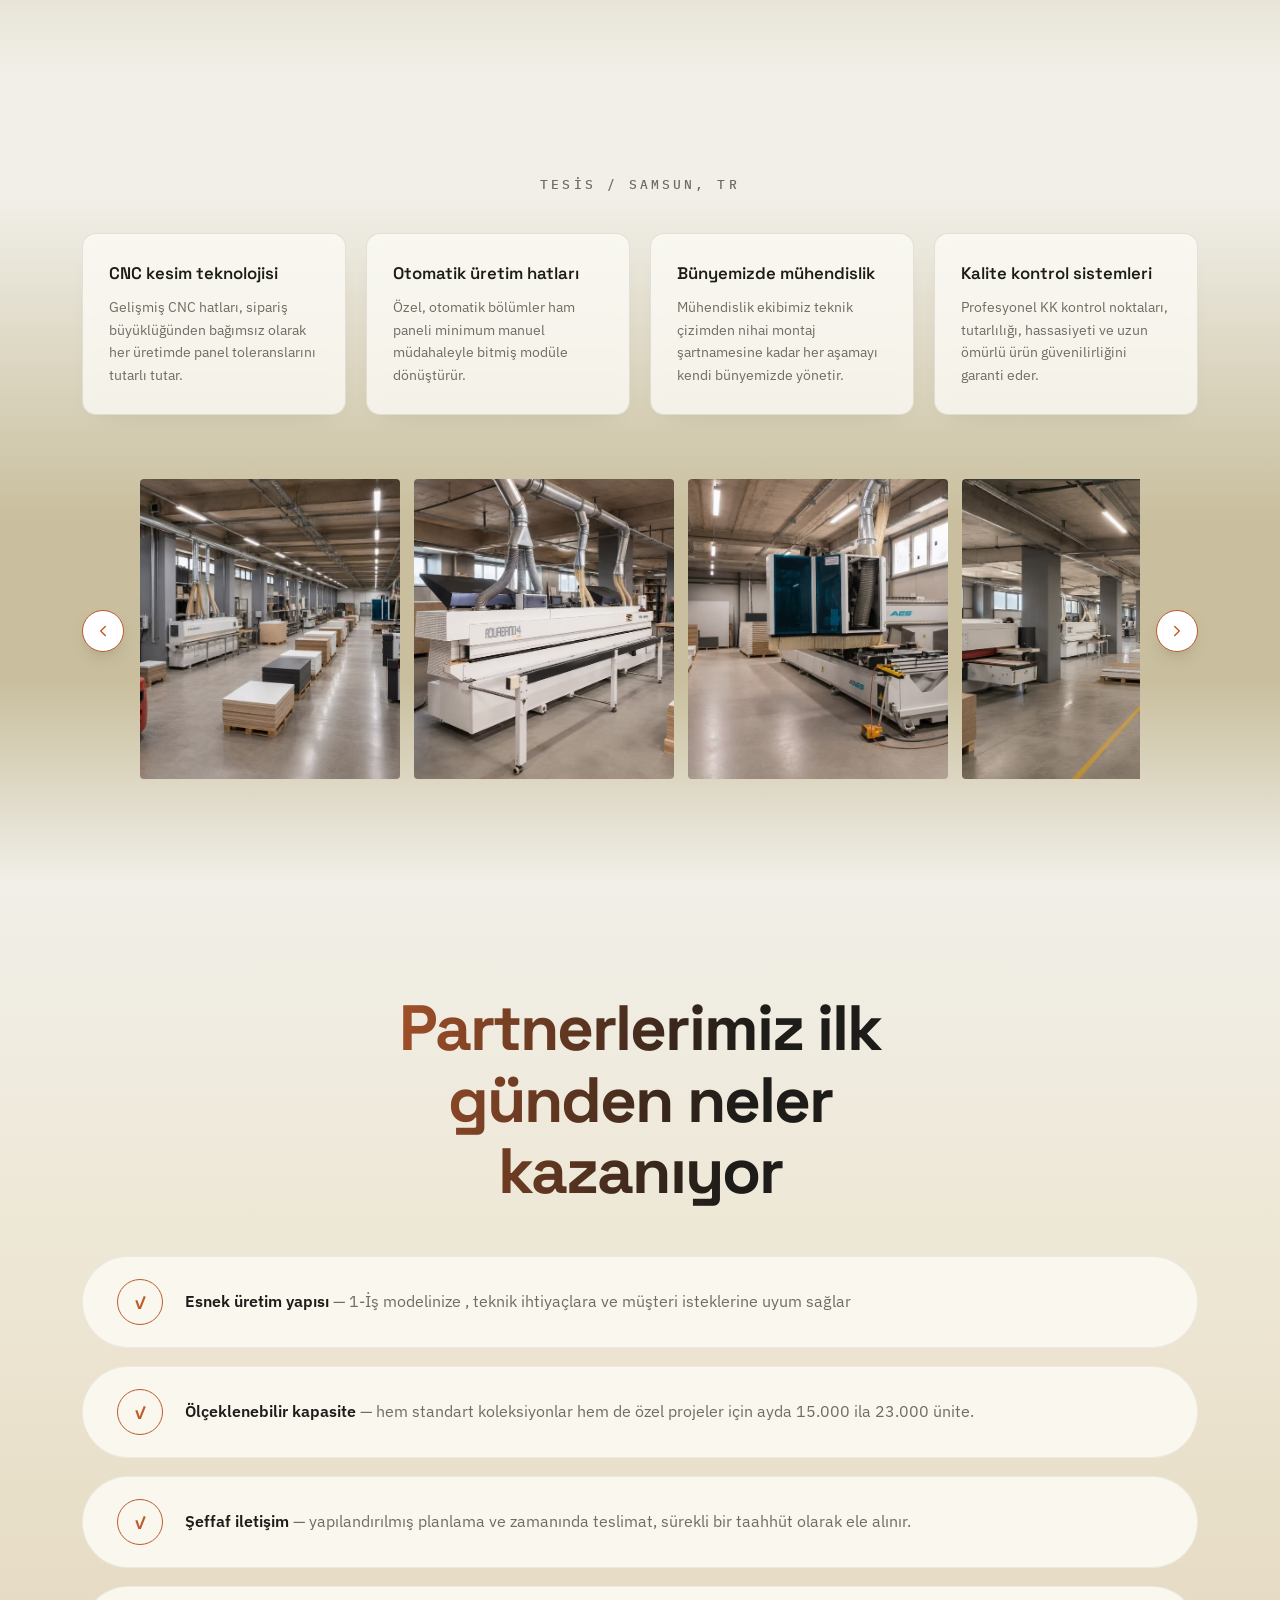
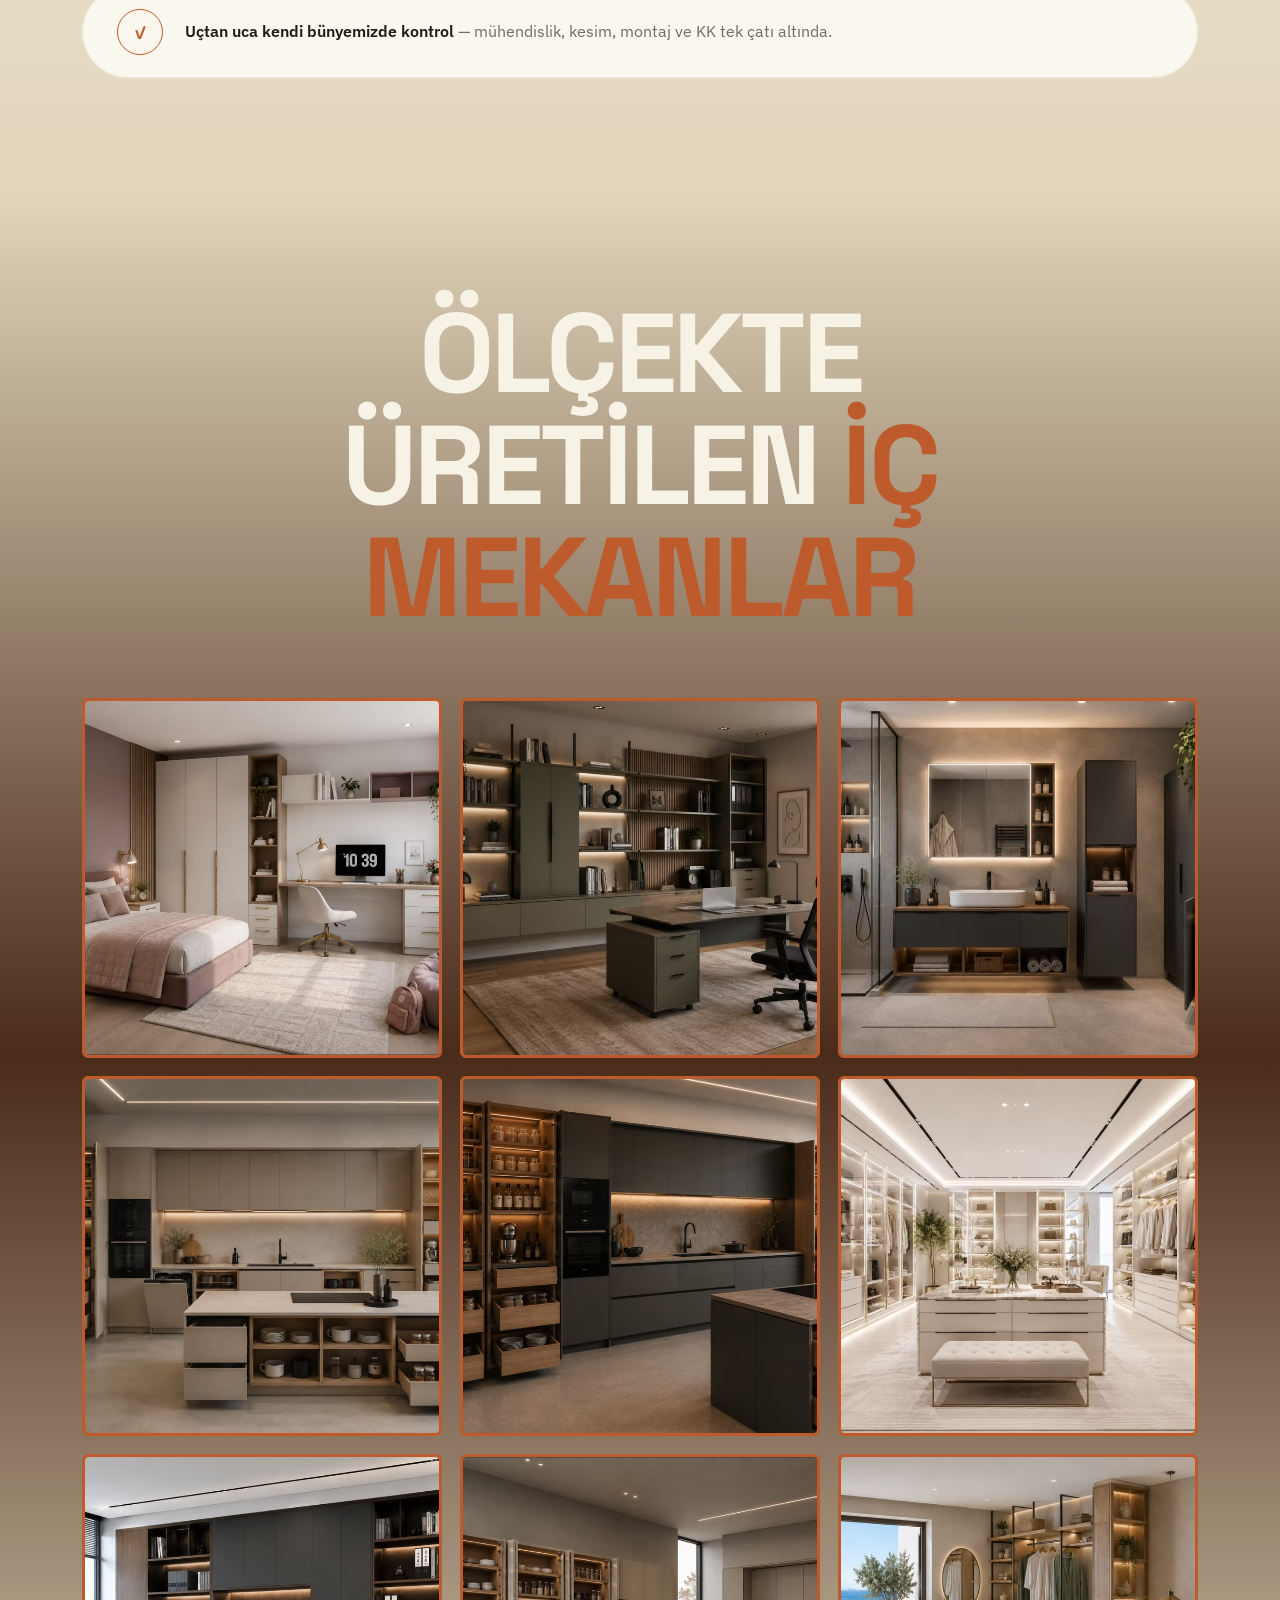
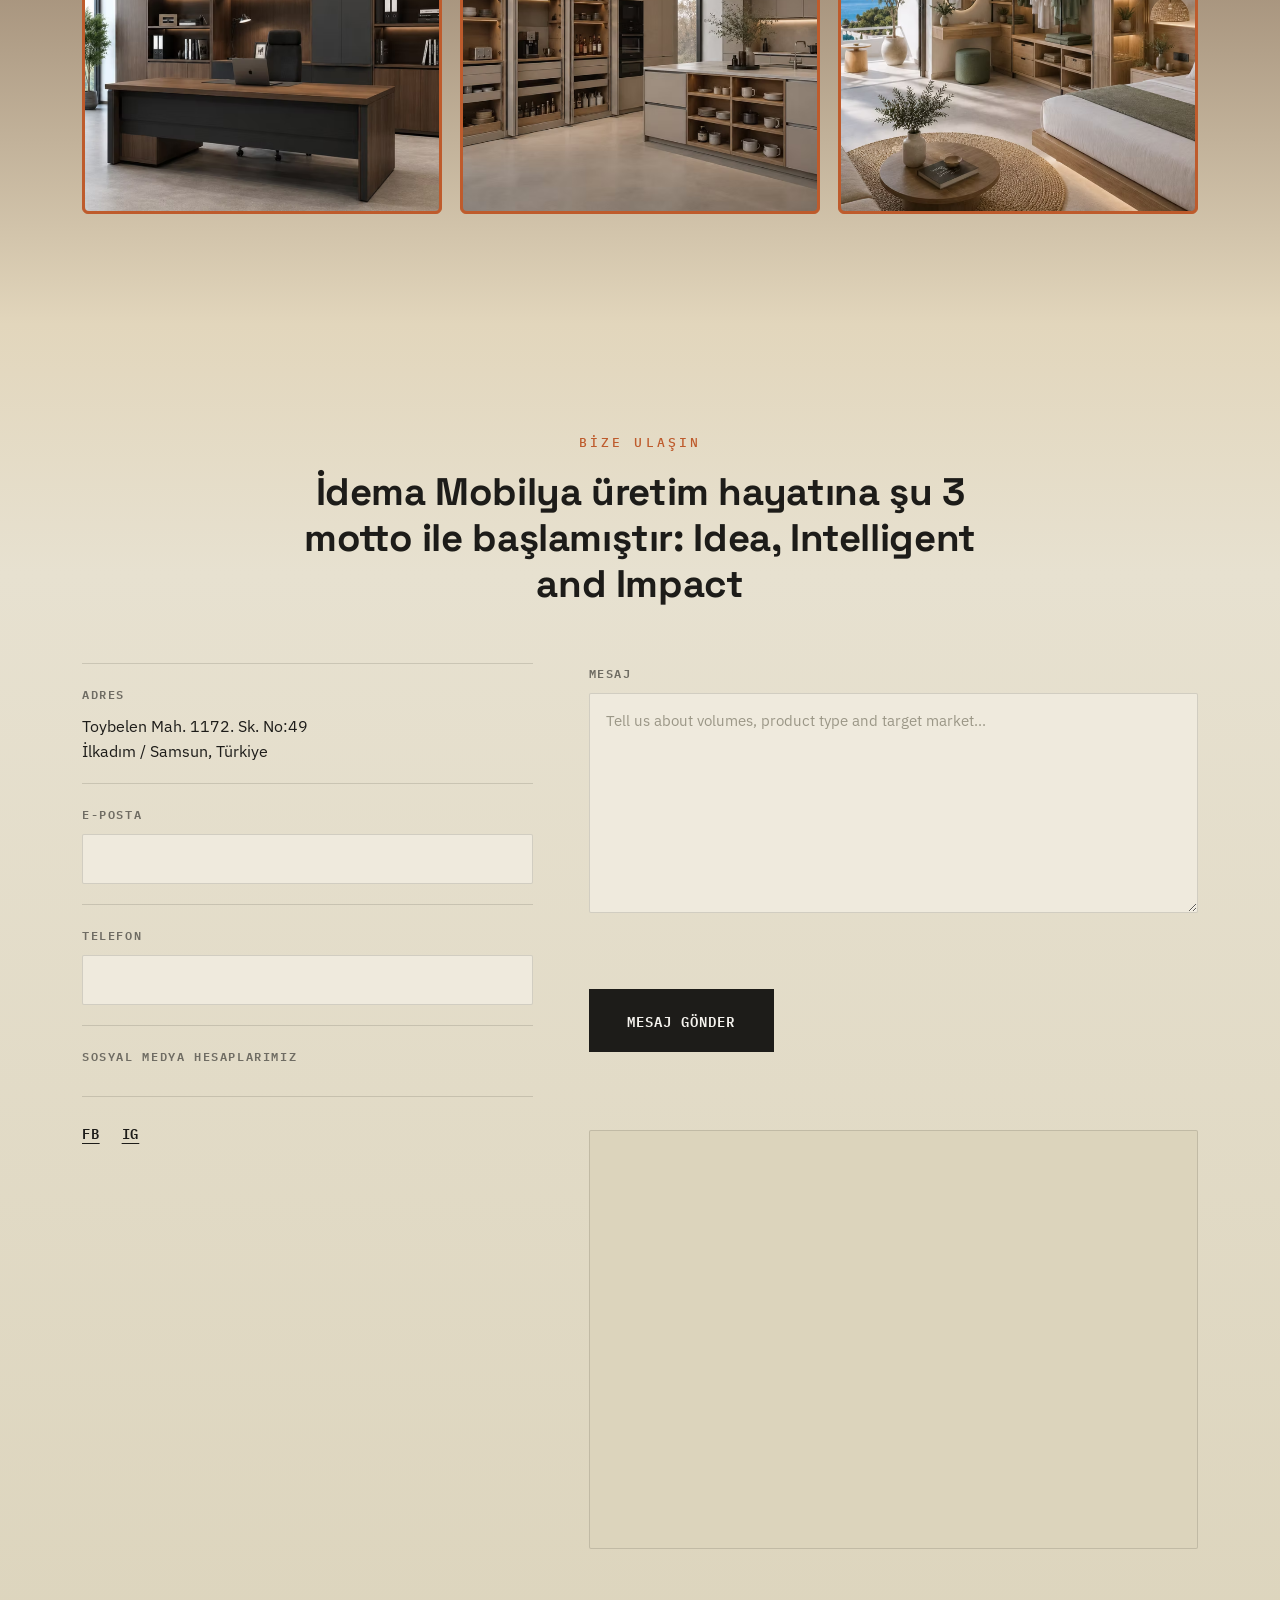
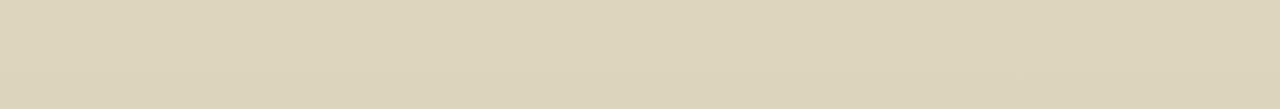
==== commit f676279e: "yazılar değiştirildi" ====
--- a/index.html
+++ b/index.html
@@ -75,8 +75,9 @@
     <div class="about-text about-hover-card">
 
       <h2 class="about-heading" data-i18n="aboutHeading">Manufacturing is a long-term partnership, not a transaction</h2>
-      <p class="about-p" data-i18n="aboutP1">İDEMA has spent 14 years serving international markets through scalable, reliable production — supporting wholesalers, distributors, e-commerce brands, retailers and project-based businesses with manufacturing structures that adapt to their models and technical requirements.</p>
-      <p class="about-p" data-i18n="aboutP2">Every stage runs in-house, managed by our engineering team and 100+ production professionals from our Phase 1 facility — built on structured planning, transparent communication and on-time delivery.</p>
+      <p class="about-p" data-i18n="aboutP1">For 14 years, İDEMA has been serving national and international markets through scalable and reliable manufacturing.
+        We support our distributors, retail customers, and project-based businesses with manufacturing capabilities that adapt to their specific models and technical requirements.</p>
+      <p class="about-p" data-i18n="aboutP2"></p>
     </div>
 
     <ul class="about-list">
@@ -112,8 +113,8 @@
         <img src="images/factory-samsun.jpg" alt="İDEMA facility in Samsun, Türkiye">
       </div>
       <div class="about-card-row">
-        <span data-i18n="aboutCardArea">6,000 M² · PHASE 1</span>
-        <span data-i18n="aboutCardCapacity">15–23K UNITS / MO</span>
+        <span data-i18n="aboutCardArea">4,000 M² · PHASE 1</span>
+        <span data-i18n="aboutCardCapacity">3–5K UNITS / MO</span>
       </div>
     </figure>
 
@@ -186,7 +187,7 @@
       <ul class="why-list">
         <li class="why-item">
           <span class="why-num">01</span>
-          <p class="why-text" data-i18n-html="whyItem1"><strong>Flexible production structure</strong> — adapts to your business model, technical needs and market expectations.</p>
+          <p class="why-text" data-i18n-html="whyItem1"><strong>Flexible production structure</strong> —  Adapts to your business model, technical requirements, and customer needs.</p>
         </li>
         <li class="why-item">
           <span class="why-num">02</span>
@@ -236,7 +237,7 @@
   
       <div class="contact-heading-block">
         <p class="eyebrow-dark" data-i18n="contactEyebrow">GET IN TOUCH</p>
-        <h2 class="contact-heading" data-i18n="contactHeading">Tell us what you're building — we'll tell you how fast we can make it</h2>
+        <h2 class="contact-heading" data-i18n="contactHeading">İdema Mobilya began its manufacturing journey with these three mottos: Idea, Intelligent and Impact.</h2>
       </div>
   
       <form class="contact-grid" id="contactForm" novalidate>
--- a/style.css
+++ b/style.css
@@ -255,7 +255,7 @@
   }
   .hero-bg-slide.is-active{
     opacity:1;
-    transform:scale(1.08);             /* aktifken yavaşça büyür */
+    transform:scale(1.08);            
   }
   .hero-bg-slide.is-active{ opacity:1; }
   
@@ -366,8 +366,8 @@
   letter-spacing:-0.01em;
   text-transform:none;
   color:var(--about-text);
-  margin:0 0 18px;
-  padding-top:14px;
+  margin:0 0 95px;
+  padding-top:24px;
   position:relative;
 }
 
@@ -541,7 +541,7 @@
   cursor:default;
   display:flex;
   flex-direction:column;
-  justify-content:center;
+  justify-content:flex-start;   
 }
 
 .about-hover-card:hover{
@@ -1068,6 +1068,7 @@
   letter-spacing:0.14em;
   text-transform:uppercase;
   color:var(--about-text-soft);
+  
 }
 
 .contact-value{
@@ -1104,6 +1105,7 @@
   display:flex;
   gap:22px;
   padding-top:24px;
+  
 }
 .contact-social a{
   font-family:var(--font-mono);
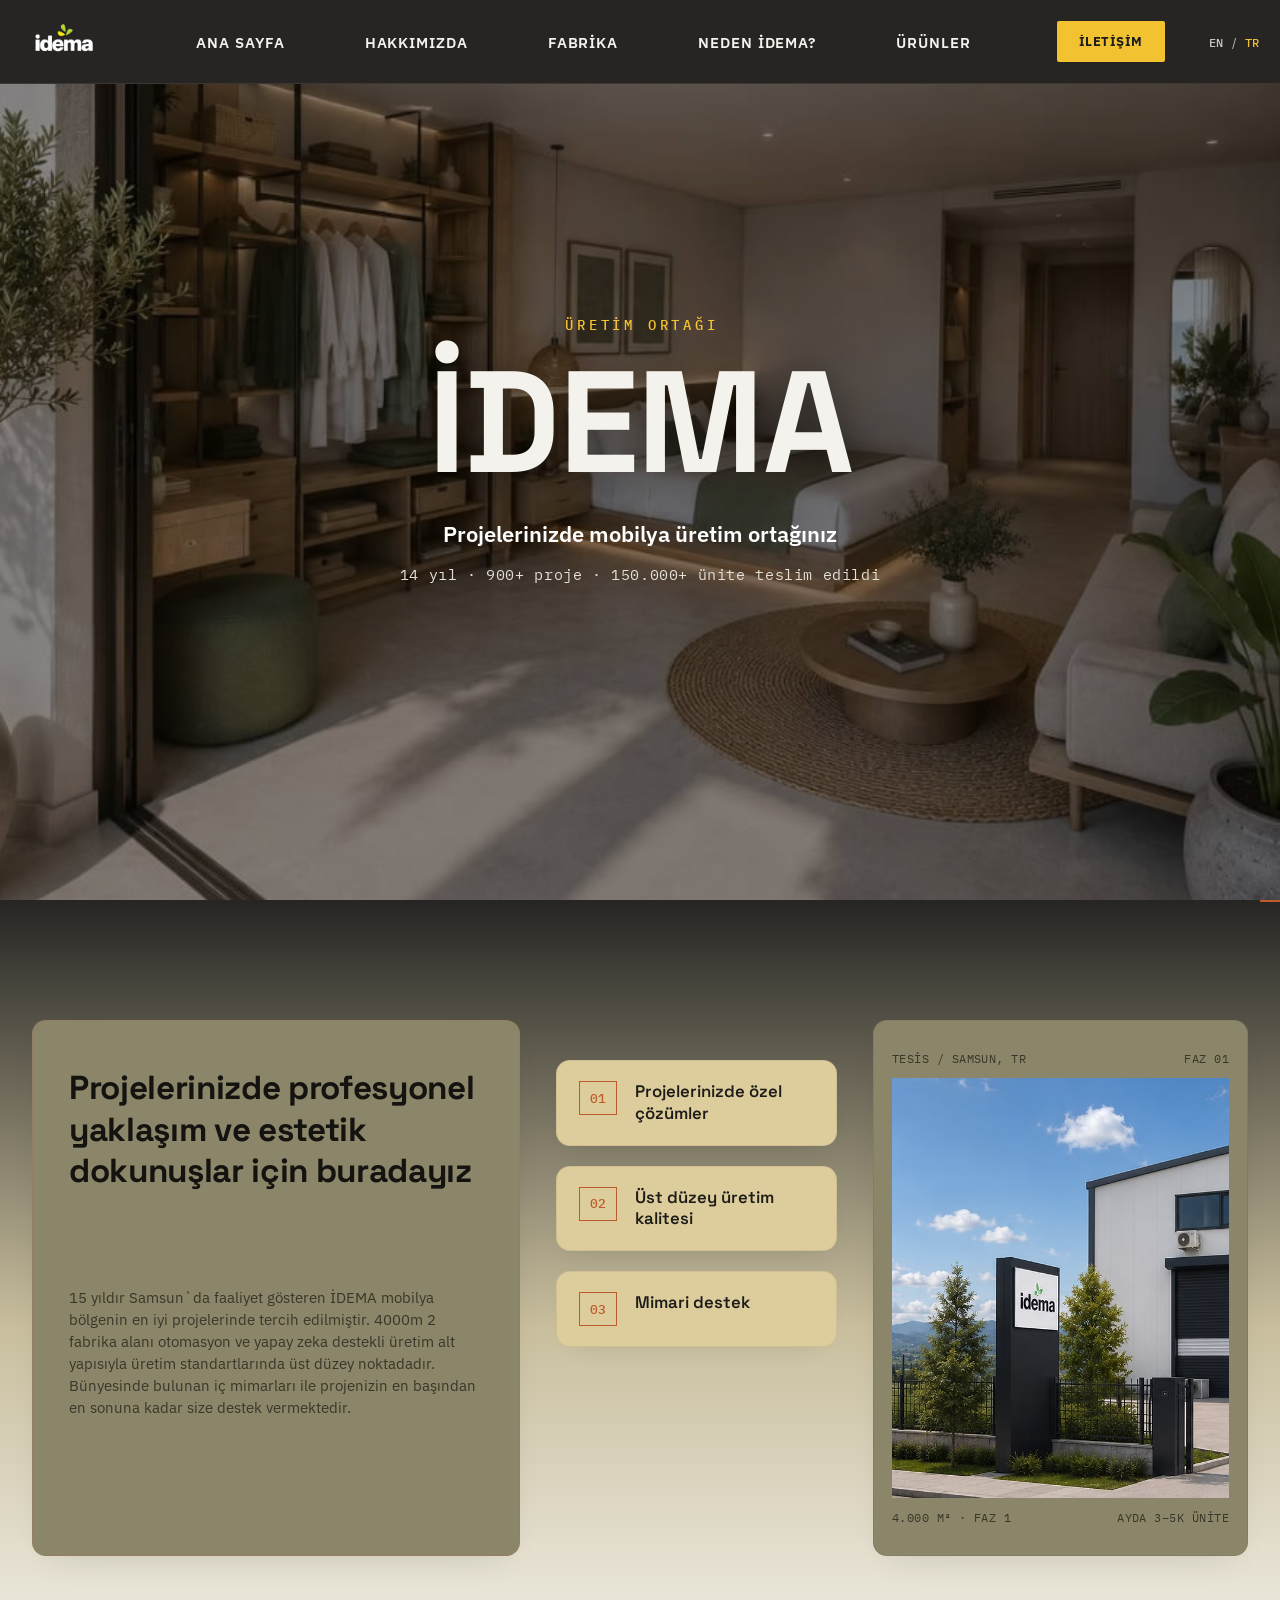
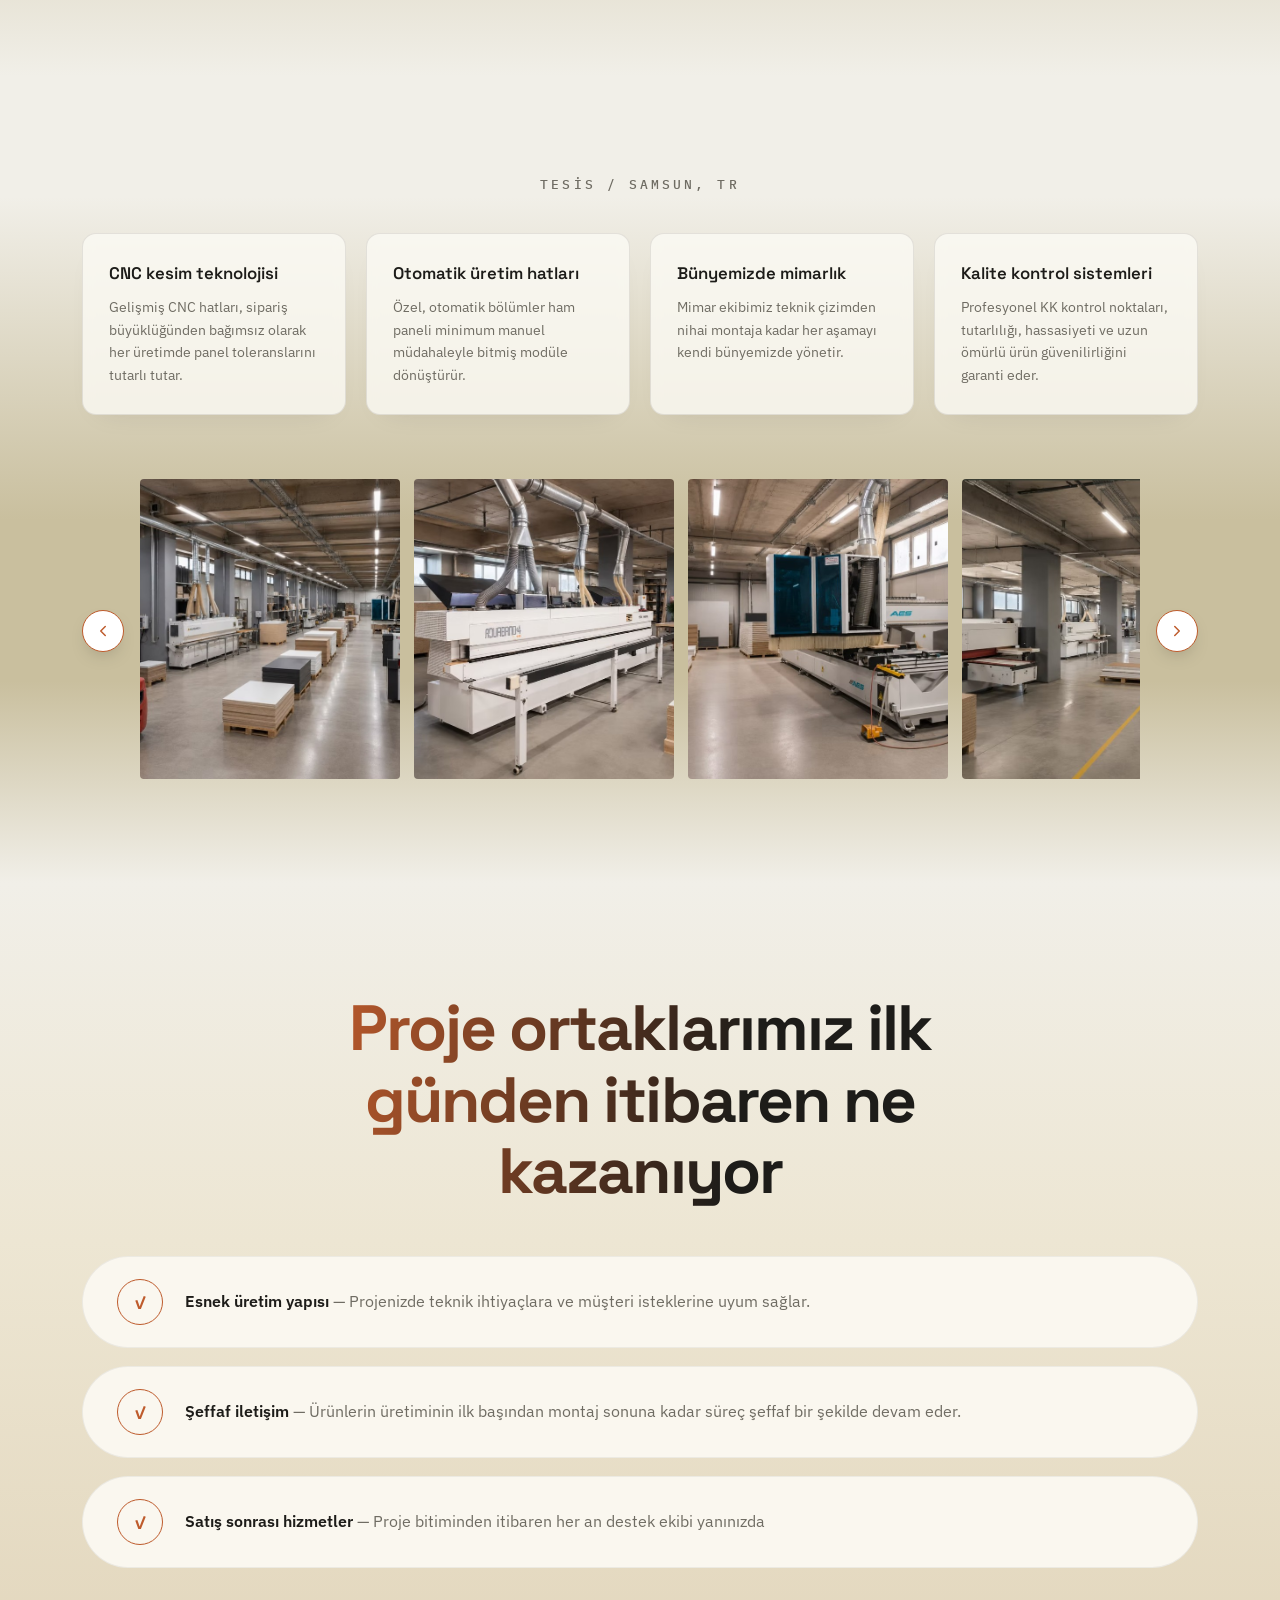
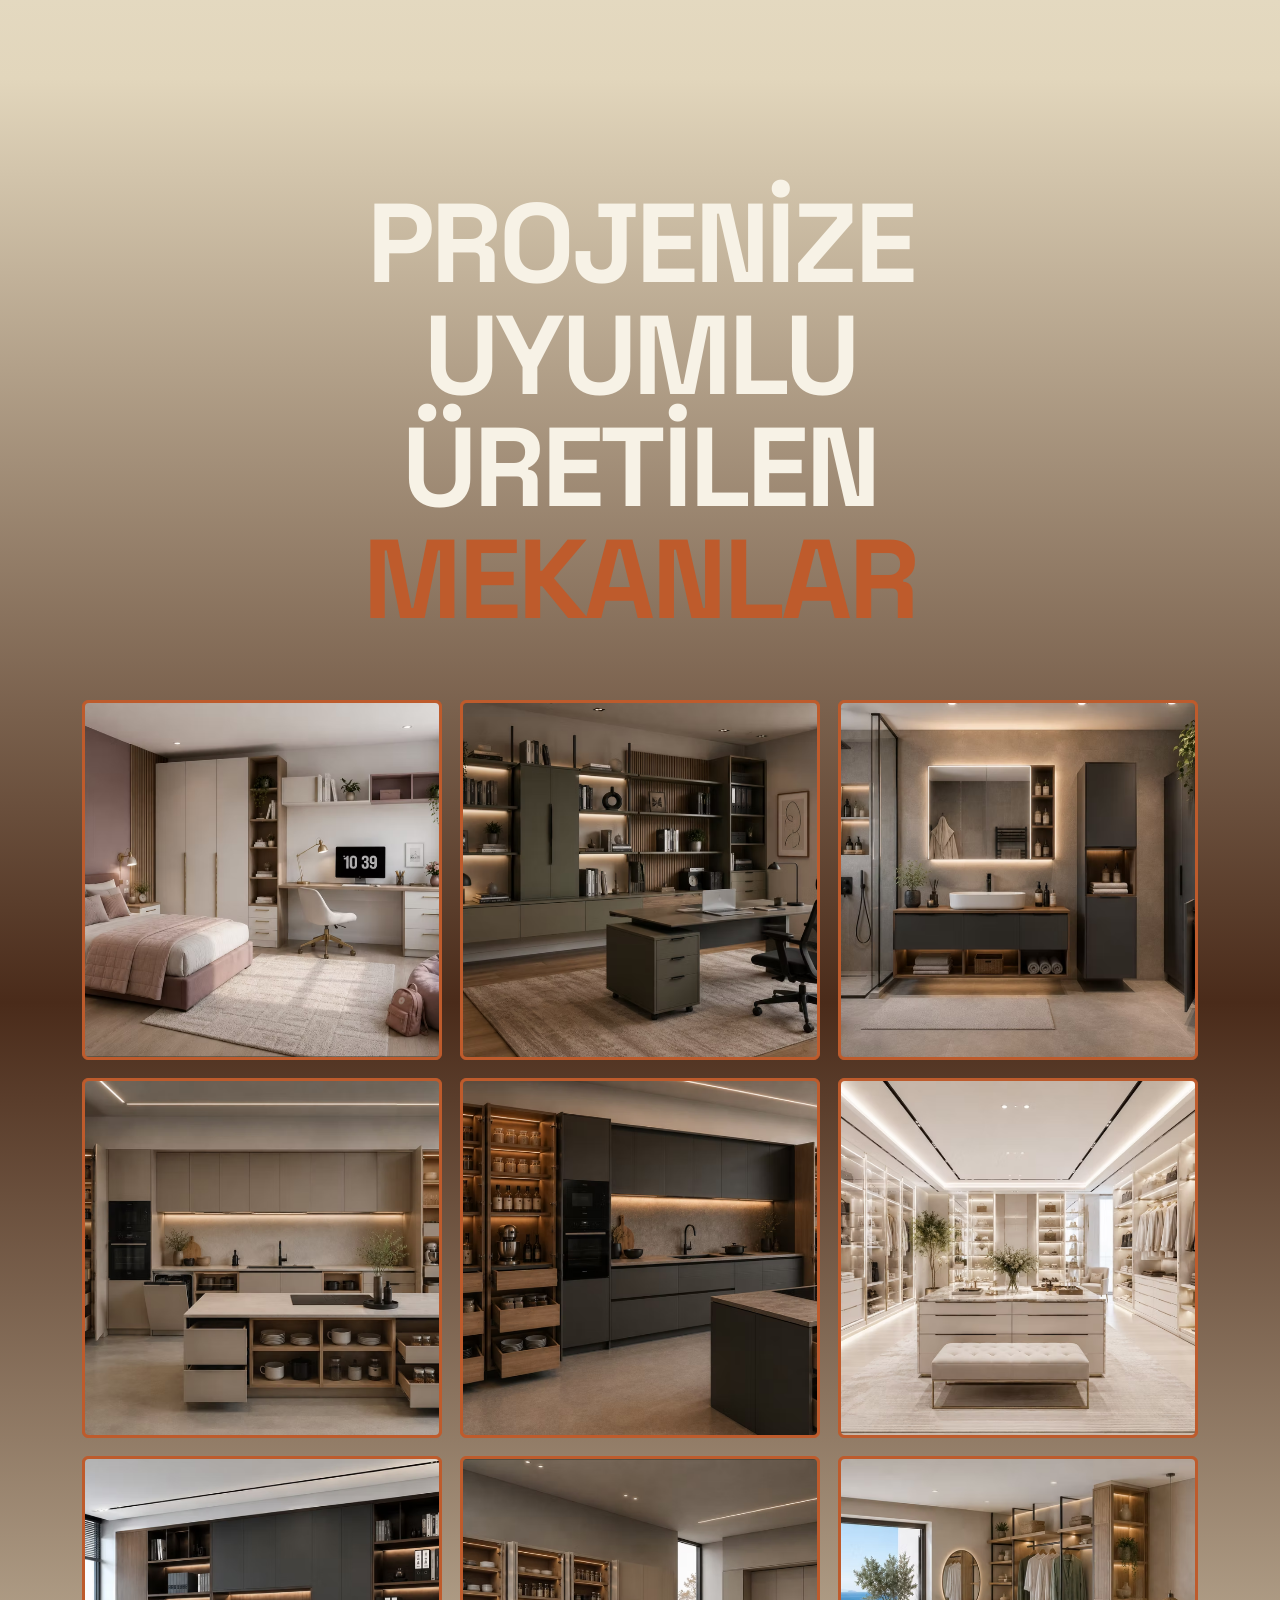
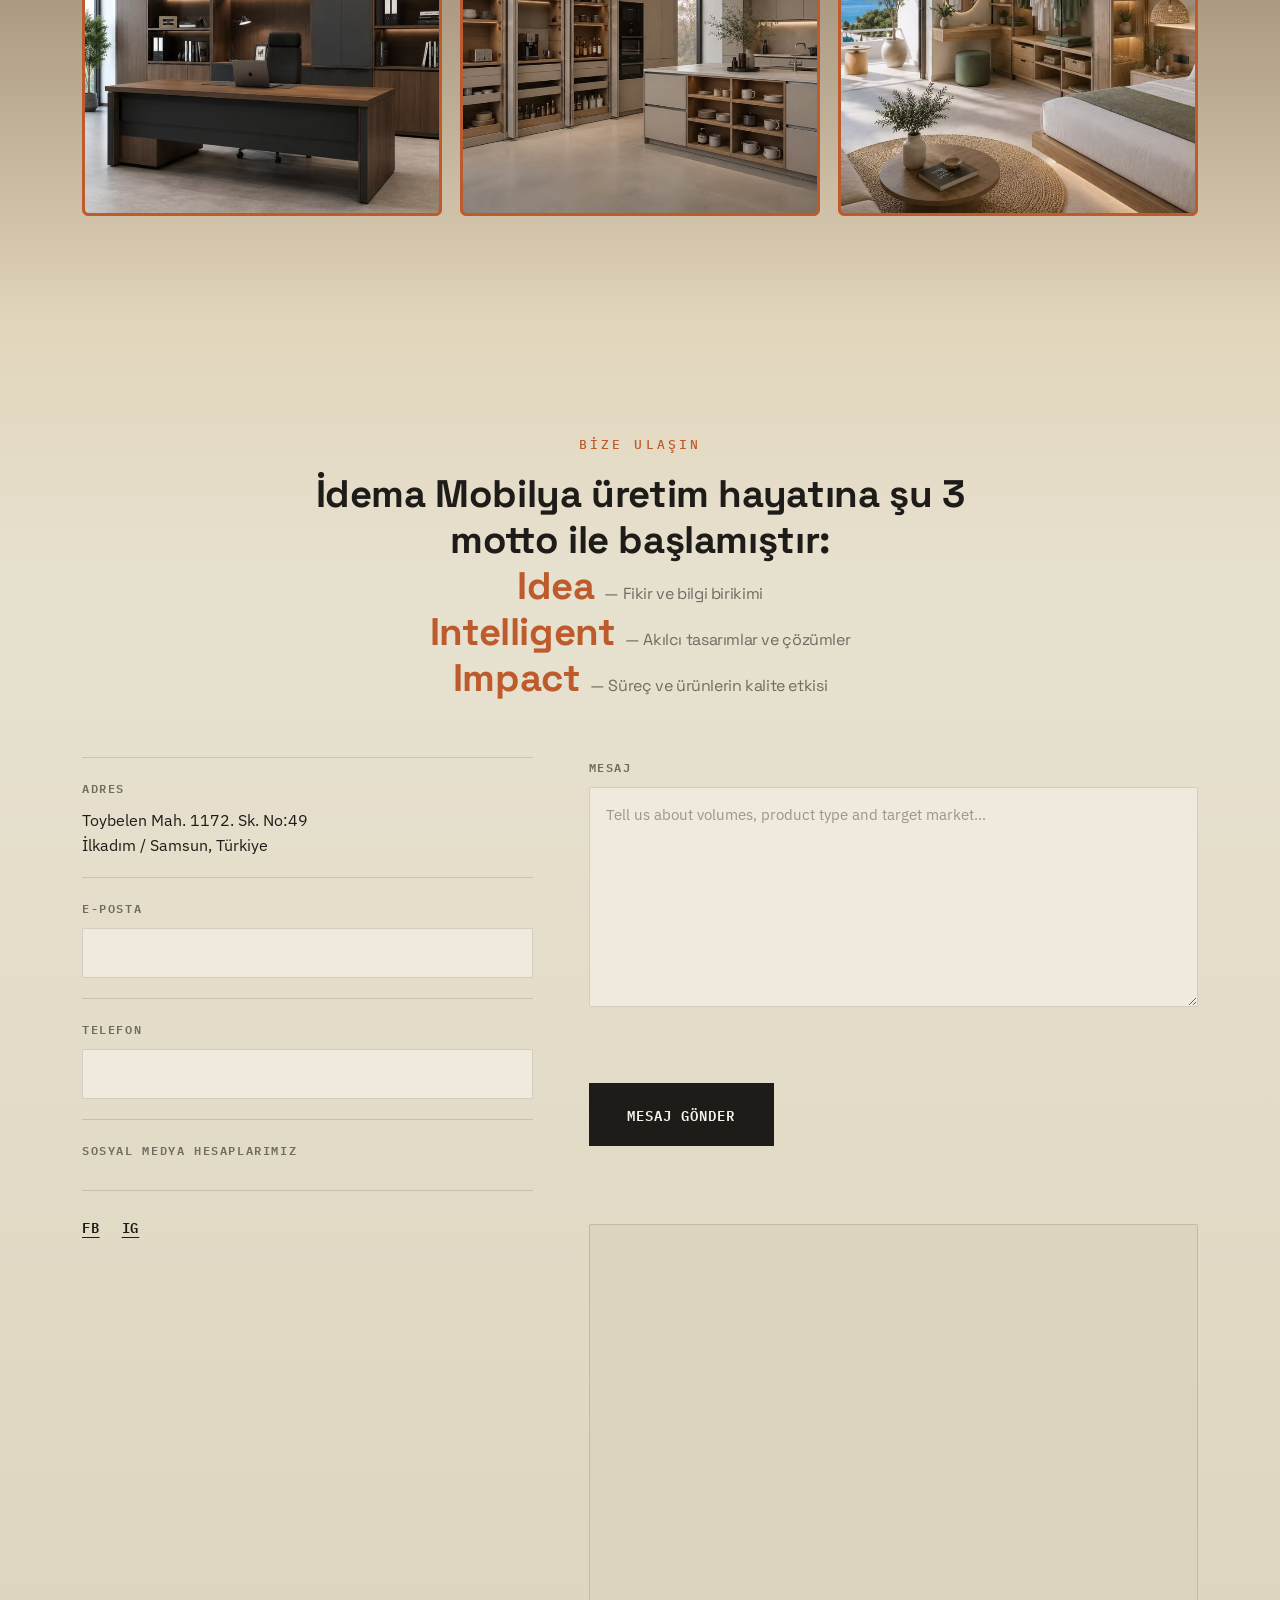
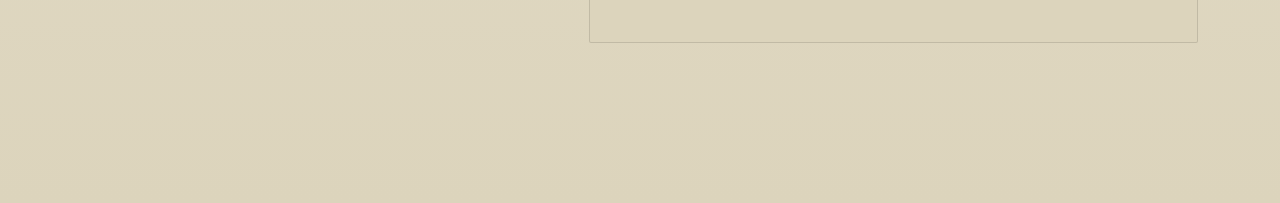
==== commit a6c9e425: "güncelleme" ====
--- a/index.html
+++ b/index.html
@@ -3,7 +3,7 @@
 <head>
 <meta charset="UTF-8">
 <meta name="viewport" content="width=device-width, initial-scale=1.0">
-<title>İDEMA — Modüler Mobilya Üreticisi | Samsun</title>
+<title>İDEMA — Projelerinizde Mobilya Üretim Ortağınız | Samsun</title>
 <meta name="description" content="İDEMA, Samsun merkezli modüler mobilya üretim ortağınızdır — 14 yıllık deneyim, 900'den fazla tamamlanmış proje, dünya çapında 150.000'den fazla teslim edilen ünite.">
 <link rel="preconnect" href="https://fonts.googleapis.com">
 <link rel="preconnect" href="https://fonts.gstatic.com" crossorigin>
@@ -74,9 +74,9 @@
 
     <div class="about-text about-hover-card">
 
-      <h2 class="about-heading" data-i18n="aboutHeading">Manufacturing is a long-term partnership, not a transaction</h2>
-      <p class="about-p" data-i18n="aboutP1">For 14 years, İDEMA has been serving national and international markets through scalable and reliable manufacturing.
-        We support our distributors, retail customers, and project-based businesses with manufacturing capabilities that adapt to their specific models and technical requirements.</p>
+      <h2 class="about-heading" data-i18n="aboutHeading">We are here to bring a professional approach and aesthetic touches to your projects</h2>
+      <p class="about-p" data-i18n="aboutP1">Operating in Samsun for 15 years, IDEMA FURNITURE has become a preferred name for the region's prominent projects. With a 4,000 m² factory featuring an automation- and AI-supported production infrastructure, the company maintains the highest standards of manufacturing. Through its in-house interior architects, 
+        it offers comprehensive support tailored to the specific timeline and scale of your project.</p>
       <p class="about-p" data-i18n="aboutP2"></p>
     </div>
 
@@ -84,22 +84,22 @@
         <li>
           <span class="about-list-num">01</span>
           <div class="about-list-body">
-            <span class="about-list-title" data-i18n="aboutList1Title">Custom modular solutions</span>
+            <span class="about-list-title" data-i18n="aboutList1Title">Customized solutions for your projects</span>
             <p class="about-list-desc" data-i18n="aboutList1Desc">Tailored modular systems designed around your brand's exact dimensions, materials and use case.</p>
           </div>
         </li>
         <li>
           <span class="about-list-num">02</span>
           <div class="about-list-body">
-            <span class="about-list-title" data-i18n="aboutList2Title">Flat-pack furniture systems</span>
-            <p class="about-list-desc" data-i18n="aboutList2Desc">Space-efficient, easy-to-ship flat-pack designs engineered for fast, tool-light assembly.</p>
+            <span class="about-list-title" data-i18n="aboutList2Title">Top-tier production quality</span>
+            <p class="about-list-desc" data-i18n="aboutList2Desc">Long-lasting service that maintains the same precision and durability in every production run.</p>
           </div>
         </li>
         <li>
           <span class="about-list-num">03</span>
           <div class="about-list-body">
-            <span class="about-list-title" data-i18n="aboutList3Title">Panel furniture production</span>
-            <p class="about-list-desc" data-i18n="aboutList3Desc">High-volume panel manufacturing with consistent quality across every batch.</p>
+            <span class="about-list-title" data-i18n="aboutList3Title">architectural support</span>
+            <p class="about-list-desc" data-i18n="aboutList3Desc">Support team from product manufacturing to assembly.</p>
           </div>
         </li>
       </ul>
@@ -140,8 +140,8 @@
               <p data-i18n="factoryFeat2Desc">Dedicated, automated sections move raw panel to finished module with minimal manual handling.</p>
             </div>
             <div class="factory-feature">
-              <h3 data-i18n="factoryFeat3Title">In-house engineering</h3>
-              <p data-i18n="factoryFeat3Desc">Our engineering team manages every stage internally — from technical drawing to final assembly spec.</p>
+              <h3 data-i18n="factoryFeat3Title">in-house architecture</h3>
+              <p data-i18n="factoryFeat3Desc">Our architectural team manages every stage in-house, from technical drawings to final installation</p>
             </div>
             <div class="factory-feature">
               <h3 data-i18n="factoryFeat4Title">Quality control systems</h3>
@@ -181,25 +181,22 @@
     <div class="wrap">
   
       <div class="why-heading-block">
-        <h2 class="why-heading" data-i18n="whyHeading">What partners get from day one</h2>
+        <h2 class="why-heading" data-i18n="whyHeading">What do our project partners gain from day one</h2>
       </div>
   
       <ul class="why-list">
         <li class="why-item">
           <span class="why-num">01</span>
-          <p class="why-text" data-i18n-html="whyItem1"><strong>Flexible production structure</strong> —  Adapts to your business model, technical requirements, and customer needs.</p>
+          <p class="why-text" data-i18n-html="whyItem1"><strong>Flexible production structure</strong> —  It adapts to technical requirements and customer requests in your project.</p>
         </li>
         <li class="why-item">
           <span class="why-num">02</span>
-          <p class="why-text" data-i18n-html="whyItem2"><strong>Scalable capacity</strong> — 15,000 to 23,000 units a month, for standard collections and custom projects alike.</p>
-        </li>
-        <li class="why-item">
-          <span class="why-num">03</span>
-          <p class="why-text" data-i18n-html="whyItem3"><strong>Transparent communication</strong> — structured planning and on-time delivery, treated as a standing commitment.</p>
-        </li>
+          <p class="why-text" data-i18n-html="whyItem2"><strong>Transparent communication</strong> — 15,000 to 23,000 units a month, for standard collections and custom projects alike.</p>
+        </li>
+        
         <li class="why-item">
           <span class="why-num">04</span>
-          <p class="why-text" data-i18n-html="whyItem4"><strong>End-to-end in-house control</strong> — engineering, cutting, assembly and QC under one roof.</p>
+          <p class="why-text" data-i18n-html="whyItem4"><strong>After-sales services</strong> — The support team is by your side at all times after the project is completed.</p>
         </li>
       </ul>
   
@@ -212,7 +209,7 @@
     <div class="wrap">
   
         <div class="products-heading-block">
-          <h2 class="products-heading" data-i18n-html="productsHeading">Crafted <em>Interiors</em>, Delivered at Scale</h2>
+          <h2 class="products-heading" data-i18n-html="productsHeading">Spaces <em>Custom</em>- Built your project</h2>
           </div>
   
       <div class="products-grid" id="productsGrid">
@@ -237,9 +234,12 @@
   
       <div class="contact-heading-block">
         <p class="eyebrow-dark" data-i18n="contactEyebrow">GET IN TOUCH</p>
-        <h2 class="contact-heading" data-i18n="contactHeading">İdema Mobilya began its manufacturing journey with these three mottos: Idea, Intelligent and Impact.</h2>
-      </div>
-  
+        <h2 class="contact-heading">İdema Mobilya üretim hayatına şu 3 motto ile başlamıştır:<br>
+          <span class="motto-word">Idea</span> <span class="motto-desc">— Fikir ve bilgi birikimi</span><br>
+          <span class="motto-word">Intelligent</span> <span class="motto-desc">— Akılcı tasarımlar ve çözümler</span><br>
+          <span class="motto-word">Impact</span> <span class="motto-desc">— Süreç ve ürünlerin kalite etkisi</span>
+        </h2>
+      </div>
       <form class="contact-grid" id="contactForm" novalidate>
         <input type="hidden" name="access_key" value="9fc0b350-0c2e-496e-838e-38efcc8fc5e7">
   <input type="hidden" name="subject" value="İDEMA — Yeni İletişim Formu Mesajı">
--- a/style.css
+++ b/style.css
@@ -1201,3 +1201,27 @@
     text-align:center;
   }
 }
+
+.motto-line{
+  margin:8px 0 0;
+  font-family:var(--font-display);
+  font-weight:700;
+  font-size:1.3rem;
+  color:var(--accent-rust);
+}
+
+.motto-line .motto-desc{
+  font-family:var(--font-body);
+  font-weight:400;
+  font-size:1rem;
+  color:var(--about-text-soft);
+}
+.motto-word{
+  color:var(--accent-rust);
+}
+
+.motto-desc{
+  color:var(--about-text-soft);
+  font-weight:400;
+  font-size:1rem;
+}
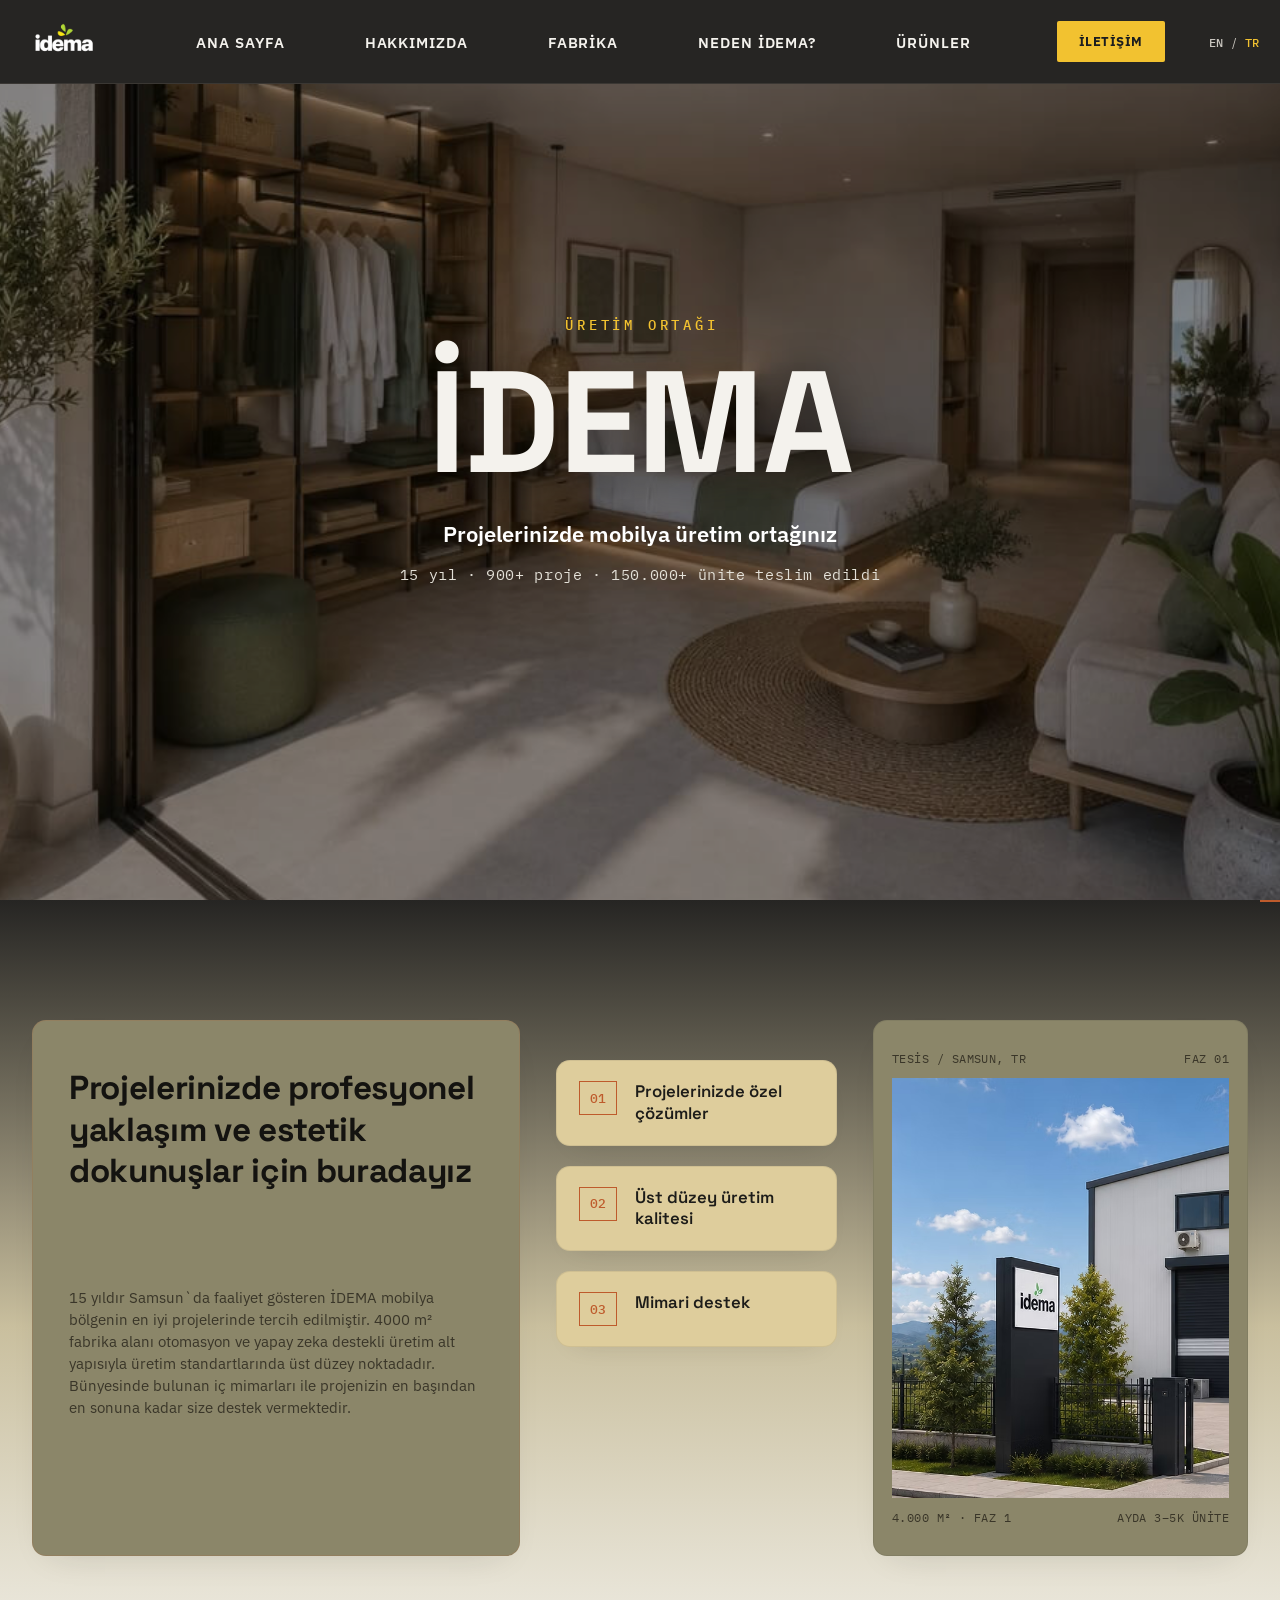
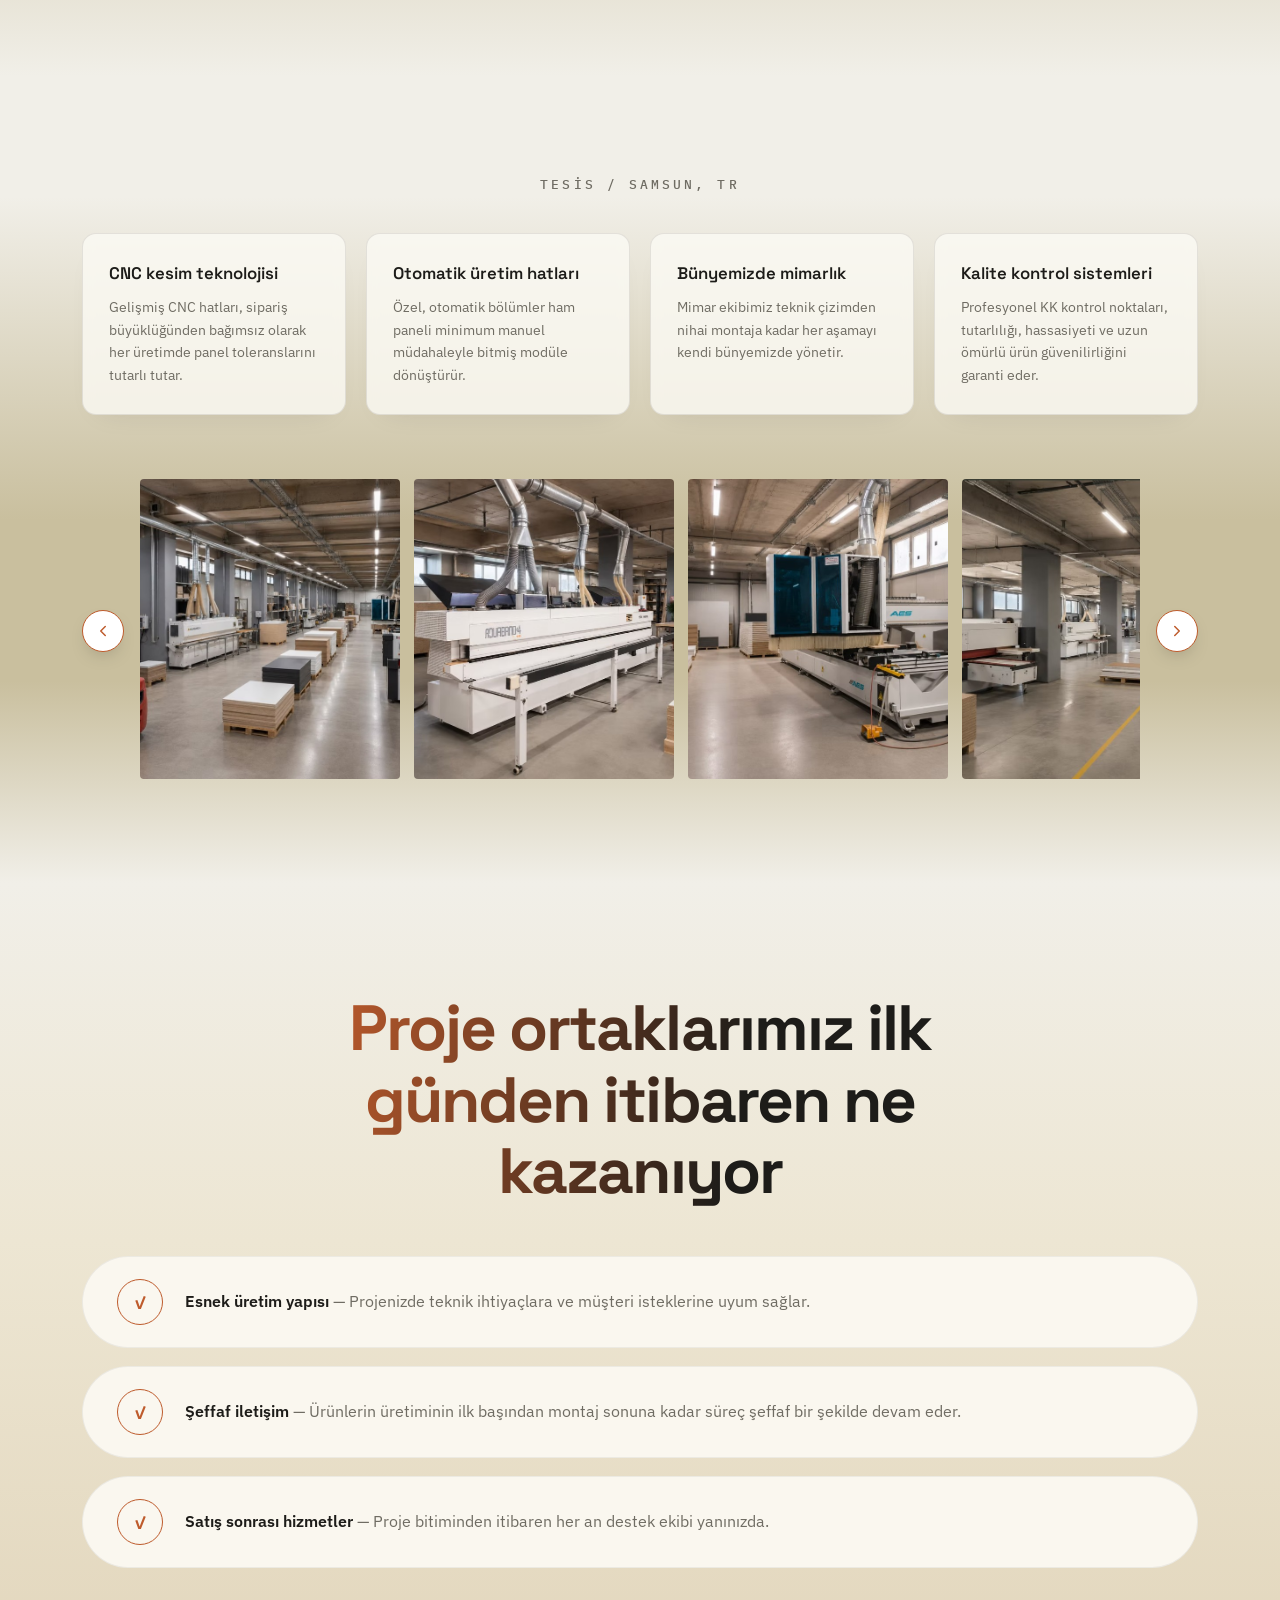
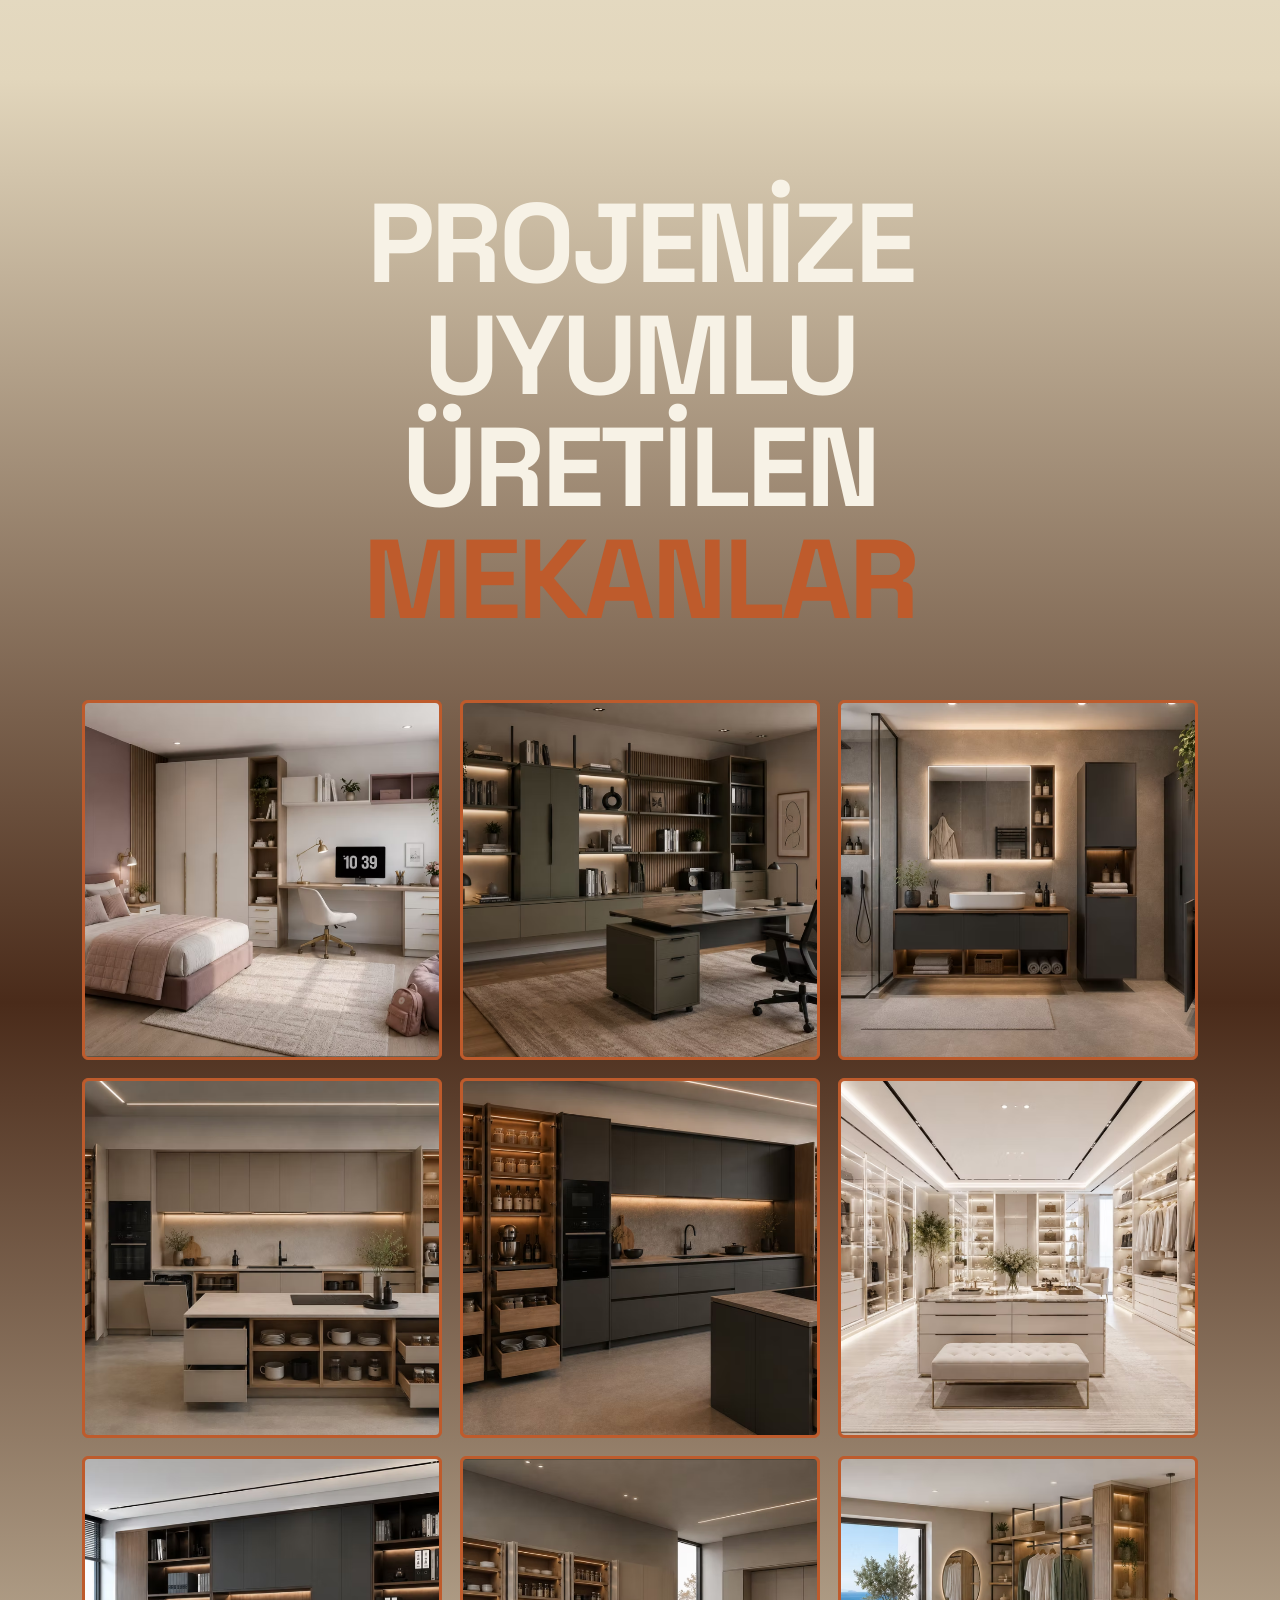
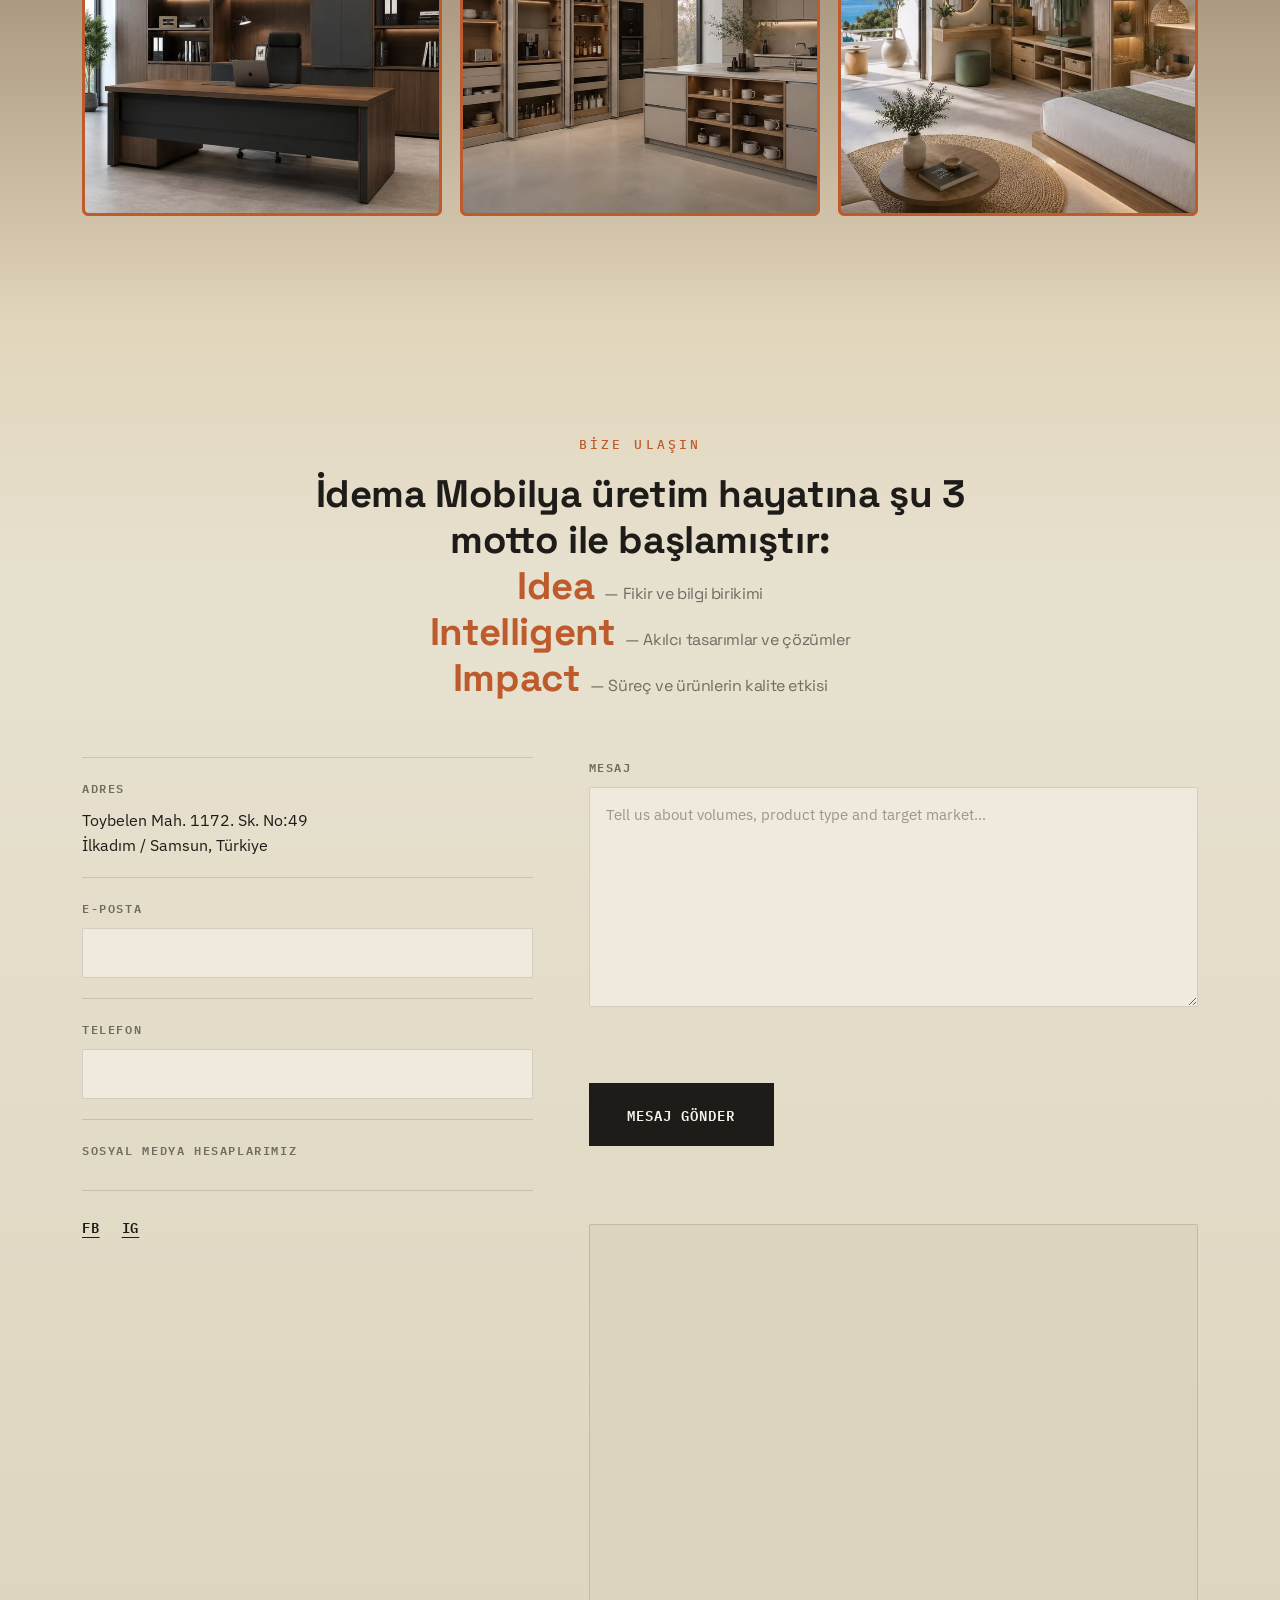
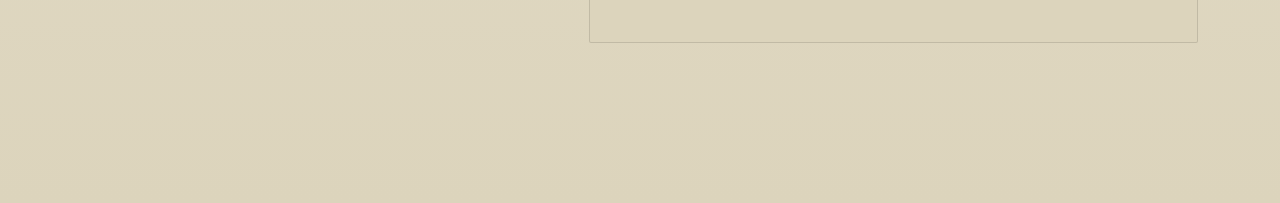
==== commit 3ab43fb8: "güncelleme" ====
--- a/index.html
+++ b/index.html
@@ -63,7 +63,7 @@
       <p class="eyebrow" data-i18n="heroEyebrow">Manufacturing Partner</p>
       <h1 class="hero-word">İDEMA</h1>
       <p class="hero-tagline" data-i18n="heroTagline">Your modular furniture manufacturing partner</p>
-      <p class="hero-stats-line" data-i18n="heroStats">14 years · 900+ projects · 150,000+ units delivered</p>
+      <p class="hero-stats-line" data-i18n="heroStats">15 years · 900+ projects · 150,000+ units delivered</p>
     </div>
 </section>
 
